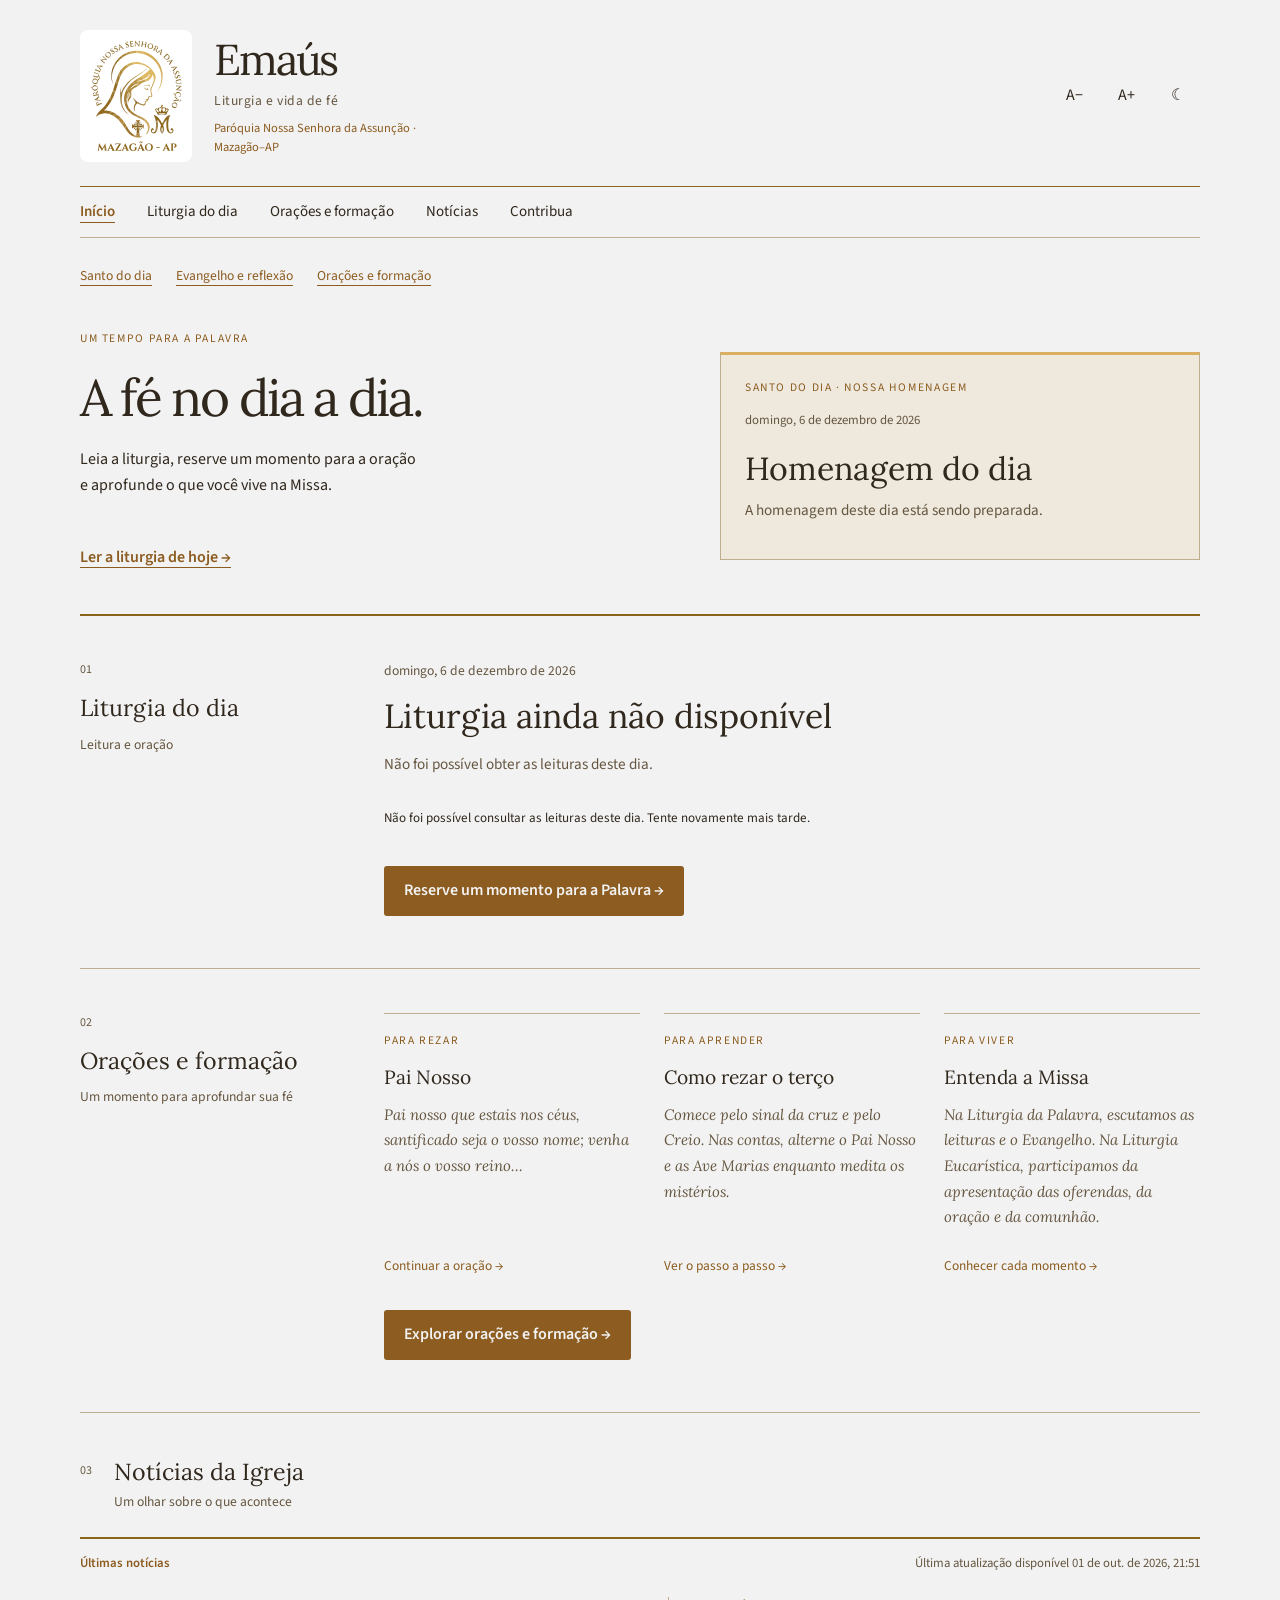
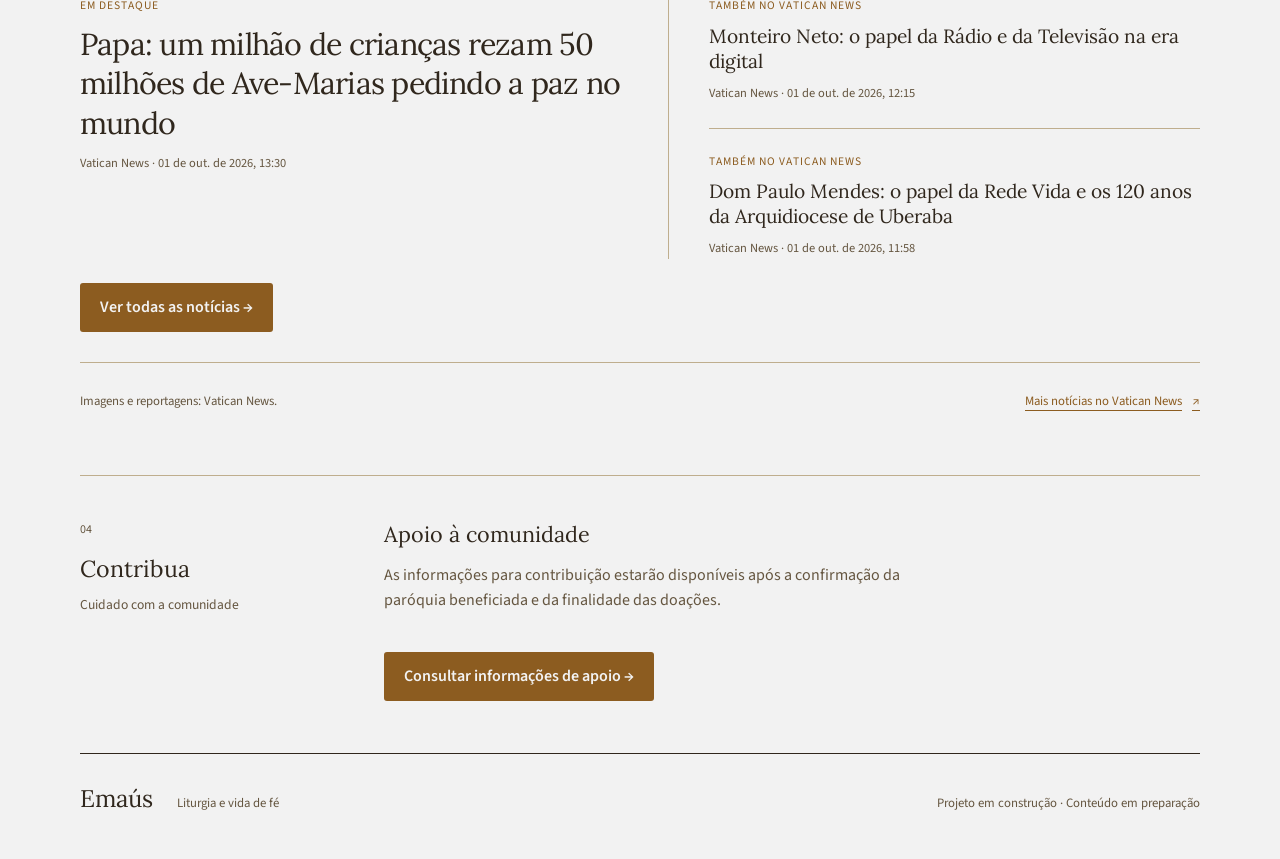
==== index.html @ da15a12f "02/10" ====
<!DOCTYPE html>
<html lang="pt-BR" data-theme="light">
<head>
<meta charset="UTF-8">
<meta name="viewport" content="width=device-width, initial-scale=1.0">
<title>Liturgia e vida de fé — Emaús</title>
<link rel="preconnect" href="https://fonts.googleapis.com">
<link rel="preconnect" href="https://fonts.gstatic.com" crossorigin>
<link href="https://fonts.googleapis.com/css2?family=Lora:ital,wght@0,400;0,500;0,600;1,400&family=Source+Sans+3:wght@400;500;600&display=swap" rel="stylesheet">
<link rel="icon" type="image/svg+xml" href="assets/logo-paroquia.svg">
<link rel="stylesheet" href="styles.css">
</head>
<body class="home-page"><a class="skip-link" href="#conteudo">Ir para o conteúdo</a><header class="site-header" id="inicio">
  <div class="masthead">
    <a class="wordmark" href="index.html" aria-current="page" aria-label="Emaús, início"><img class="parish-logo" src="assets/logo-paroquia.svg" alt="Paróquia Nossa Senhora da Assunção, Mazagão–AP" width="112" height="132"><span class="brand-copy"><strong>Emaús</strong><span class="brand-subtitle">Liturgia e vida de fé</span><span class="parish-name">Paróquia Nossa Senhora da Assunção · Mazagão–AP</span></span></a>
    <div class="nav-tools" aria-label="Preferências de leitura">
      <button class="tool-btn" onclick="changeFont(-0.05)" aria-label="Diminuir fonte">A−</button>
      <button class="tool-btn" onclick="changeFont(0.05)" aria-label="Aumentar fonte">A+</button>
      <button class="tool-btn" id="themeBtn" onclick="toggleTheme()" aria-label="Ativar tema escuro" aria-pressed="false">☾</button>
    </div>
  </div>
  <nav class="site-nav" aria-label="Navegação principal"><a href="index.html" aria-current="page">Início</a><a href="liturgia.html">Liturgia do dia</a><a href="oracoes.html">Orações e formação</a><a href="noticias.html">Notícias</a><a href="contribua.html">Contribua</a></nav>
</header><main id="conteudo"><nav class="home-shortcuts" aria-label="Explore os conteúdos"><a href="#saintTribute">Santo do dia</a><a href="#liturgia">Evangelho e reflexão</a><a href="#aprenda">Orações e formação</a></nav><section class="intro" aria-labelledby="intro-title">
    <div class="home-welcome"><p class="eyebrow">Um tempo para a Palavra</p><h1 id="intro-title">A fé no dia a dia.</h1><p>Leia a liturgia, reserve um momento para a oração<br class="desktop-break"> e aprofunde o que você vive na Missa.</p><a class="home-primary" href="liturgia.html">Ler a liturgia de hoje →</a></div>
    <aside class="devotion saint-tribute" id="saintTribute" aria-labelledby="saintName">
      <p class="eyebrow">Santo do dia · nossa homenagem</p>
      <p class="saint-date" id="saintDate"></p>
      <figure class="saint-figure">
        <img class="saint-portrait" id="saintImage" alt="" width="600" height="338" fetchpriority="high" hidden>
        <figcaption><h2 id="saintName">Homenagem do dia</h2><p id="saintStatus" role="status">Carregando a homenagem de hoje…</p></figcaption>
      </figure>
      <small class="saint-credit" id="saintCredit"></small>
      <a class="saint-source" id="saintSource" target="_blank" rel="noopener noreferrer" hidden>Conheça sua história ↗</a>
    </aside>
  </section><section class="section liturgy-surface" id="liturgia" aria-label="Liturgia do dia">
    <div class="section-margin"><span class="section-number">01</span><h2>Liturgia do dia</h2><p>Leitura e oração</p></div>
    <div class="reading-content">
      <div class="liturgia-header">
        <div class="lit-eyebrow" hidden><span class="lit-dot"></span><span id="liturgiaTempo"></span></div>
        <p class="lit-date" id="liturgiaData"></p>
        <h2 class="lit-celebration" id="liturgiaCelebracao">Liturgia ainda não disponível</h2>
        <p class="lit-note" id="liturgiaAviso" role="status">Consultando as leituras deste dia…</p>
      </div>
      <p class="small-note" id="liturgiaFonte" role="status"></p><div id="liturgiaCards" data-preview="true"></div>
      <a class="preview-more" href="liturgia.html">Reserve um momento para a Palavra →</a><noscript>Ative o JavaScript para consultar a liturgia do dia.</noscript>
    </div>
  </section><section class="section" id="aprenda" aria-labelledby="aprenda-title">
<div class="section-margin"><span class="section-number">02</span><h2 id="aprenda-title">Orações e formação</h2><p>Um momento para aprofundar sua fé</p></div>
<div><div class="prayer-previews">
<a class="prayer-preview" href="oracoes.html#pai-nosso"><p class="eyebrow">Para rezar</p><h3>Pai Nosso</h3><p>Pai nosso que estais nos céus, santificado seja o vosso nome; venha a nós o vosso reino…</p><span>Continuar a oração →</span></a>
<a class="prayer-preview" href="oracoes.html#terco"><p class="eyebrow">Para aprender</p><h3>Como rezar o terço</h3><p>Comece pelo sinal da cruz e pelo Creio. Nas contas, alterne o Pai Nosso e as Ave Marias enquanto medita os mistérios.</p><span>Ver o passo a passo →</span></a>
<a class="prayer-preview" href="oracoes.html#missa"><p class="eyebrow">Para viver</p><h3>Entenda a Missa</h3><p>Na Liturgia da Palavra, escutamos as leituras e o Evangelho. Na Liturgia Eucarística, participamos da apresentação das oferendas, da oração e da comunhão.</p><span>Conhecer cada momento →</span></a>
</div><a class="preview-more" href="oracoes.html">Explorar orações e formação →</a></div></section><section class="section news-section" id="noticias" aria-labelledby="noticias-title">
    <div class="section-margin"><span class="section-number">03</span><h2 id="noticias-title">Notícias da Igreja</h2><p>Um olhar sobre o que acontece</p></div>
    <div class="news-content">
      <div class="news-edition"><span>Últimas notícias</span><p id="noticiasStatus" role="status">Carregando notícias do Vatican News…</p></div>
      <div class="news-grid" id="noticiasGrid" data-preview="true"></div>
      <noscript>Ative o JavaScript para ver as prévias ou acesse as notícias no link abaixo.</noscript>
      <a class="preview-more" href="noticias.html">Ver todas as notícias →</a><div class="news-footer"><p>Imagens e reportagens: Vatican News.</p><a href="https://www.vaticannews.va/pt.html" target="_blank" rel="noopener noreferrer">Mais notícias no Vatican News <span aria-hidden="true">↗</span></a></div>
    </div>
  </section><section class="section" id="doacoes" aria-labelledby="doacoes-title"><div class="section-margin"><span class="section-number">04</span><h2 id="doacoes-title">Contribua</h2><p>Cuidado com a comunidade</p></div><div class="editorial-note"><h3>Apoio à comunidade</h3><p>As informações para contribuição estarão disponíveis após a confirmação da paróquia beneficiada e da finalidade das doações.</p><a class="preview-more" href="contribua.html">Consultar informações de apoio →</a></div></section></main><footer><a class="footer-mark" href="index.html">Emaús</a><p>Liturgia e vida de fé</p><span>Projeto em construção · Conteúdo em preparação</span></footer><script src="js/leitura.js"></script><script type="module" src="js/liturgia.js"></script><script type="module" src="js/noticias.js"></script><script type="module" src="js/santo.js"></script></body></html>
---- styles.css ----
:root{--bg:#F2F2F2;--bg-soft:#eee8dd;--ink:#30271d;--ink-soft:#655640;--line:#BFAE8E;--accent:#8C651C;--accent-ink:#8C5C20;--brand-gold:#D9AF62;--brand-sand:#BFAE8E;--serif:'Lora',Georgia,serif;--sans:'Source Sans 3',sans-serif;--font-scale:1}
html[data-theme="dark"]{--bg:#1e1a15;--bg-soft:#2b241b;--ink:#F2F2F2;--ink-soft:#cbbc9e;--line:#69583b;--accent:#D9AF62;--accent-ink:#D9AF62;--brand-gold:#D9AF62;--brand-sand:#BFAE8E}
*{box-sizing:border-box}
html{font-size:calc(100% * var(--font-scale));scroll-padding-top:24px}
body{margin:0;background:var(--bg);color:var(--ink);font-family:var(--sans);line-height:1.6;-webkit-font-smoothing:antialiased}
a{color:inherit;text-underline-offset:5px}button{font:inherit;cursor:pointer}h1,h2,h3,h4,p{margin-top:0}h1,h2,h3{font-family:var(--serif);font-weight:400;line-height:1.3}button:focus-visible,a:focus-visible{outline:2px solid var(--accent);outline-offset:5px}[hidden]{display:none!important}
.site-header,main,footer{width:min(1120px,calc(100% - 64px));margin-inline:auto}
.skip-link{position:absolute;left:24px;top:-100px;background:var(--bg);padding:12px;z-index:5}.skip-link:focus{top:12px}
.masthead{display:flex;align-items:center;justify-content:space-between;padding:30px 0 24px}.wordmark{text-decoration:none;font:400 2.7rem/1 var(--serif);letter-spacing:-.06em}.wordmark span{display:block;font:400 .75rem/1.5 var(--sans);letter-spacing:.06em;margin-top:10px;color:var(--ink-soft)}
.nav-tools{display:flex;gap:8px}.tool-btn{border:0;background:transparent;color:var(--ink);min-width:44px;min-height:44px}.tool-btn:hover{background:var(--bg-soft)}
.site-nav{display:flex;gap:32px;border-top:1px solid var(--ink);border-bottom:1px solid var(--line);padding:13px 0}.site-nav a{text-decoration:none;font-size:.94rem}.site-nav a:hover{text-decoration:underline}
.intro{display:grid;grid-template-columns:1fr 270px;gap:64px;padding:48px 0 44px;align-items:center}.eyebrow{font-size:.72rem;text-transform:uppercase;letter-spacing:.14em;color:var(--accent);margin-bottom:16px}h1{font-size:clamp(2.2rem,4vw,3.5rem);letter-spacing:-.045em;margin-bottom:16px}.intro>div>p:last-child{color:var(--ink-soft);font-size:1.06rem;margin-bottom:0}.devotion{border-left:1px solid var(--line);padding-left:32px}.devotion-cross{font-size:1.5rem;color:var(--accent)}.devotion p{font-family:var(--serif);font-size:1rem;margin:12px 0 0}.devotion em{color:var(--ink-soft)}.saint-photo{height:180px;background-size:cover;background-position:center;margin-bottom:16px}
.section{display:grid;grid-template-columns:240px minmax(0,1fr);gap:64px;padding:44px 0 52px;border-top:1px solid var(--line)}.liturgy-surface{border-top:2px solid var(--accent)}.section-number{display:block;font-size:.75rem;color:var(--ink-soft);margin-bottom:14px}.section-margin h2{font-size:1.45rem;margin-bottom:10px}.section-margin p{font-size:.85rem;color:var(--ink-soft)}.reading-content{max-width:700px;min-width:0}.liturgia-header{margin-bottom:32px}.lit-eyebrow{display:flex;align-items:center;gap:8px;color:var(--ink-soft);font-size:.85rem;margin-bottom:8px}.lit-dot{width:8px;height:8px;border-radius:50%;background:var(--cor-liturgica,var(--accent));border:1px solid var(--ink-soft)}.lit-date{color:var(--ink-soft);font-size:.85rem;margin-bottom:12px}.lit-celebration{font-size:clamp(1.6rem,3vw,2.1rem);margin-bottom:14px}.lit-note{color:var(--ink-soft);font-size:.95rem;margin-bottom:0}
.reading-block{border-top:1px solid var(--line);padding:26px 0 8px;margin-bottom:24px}.reading-heading{font-family:var(--sans);font-size:.86rem;font-weight:600;color:var(--accent-ink);border-left:3px solid var(--cor-liturgica,var(--accent));padding-left:12px;margin-bottom:10px}.reading-ref{font-size:.86rem;color:var(--ink-soft);margin-bottom:18px}.reading-text{font:400 1.12rem/1.9 var(--serif)}.reading-text p{margin:0 0 1.2em}.salmo-refrao{font-weight:600}.accordion-toggle{display:flex;gap:10px;align-items:center;border:0;border-bottom:1px solid var(--line);background:transparent;color:var(--accent-ink);padding:10px 0;min-height:44px;font-size:.9rem}.accordion-toggle:hover{border-color:var(--accent)}.accordion-toggle[aria-expanded="true"] .chevron{transform:rotate(180deg)}.accordion-panel{max-height:0;overflow:hidden}.accordion-inner{padding:24px;border-left:1px solid var(--line);margin-top:16px}.aprenda-item{margin-bottom:20px}.aprenda-item h4{margin-bottom:6px}.aprenda-item p{color:var(--ink-soft);margin-bottom:10px}.video-frame{margin-top:16px}.video-frame:has(iframe){aspect-ratio:16/9}.video-frame iframe{width:100%;height:100%;border:0;display:block}.video-aviso{font-size:.95rem;color:var(--ink-soft);margin:0}
.formation-row{display:grid;grid-template-columns:180px 1fr;gap:6px 24px;padding:22px 0;border-top:1px solid var(--line)}.formation-row:first-child{padding-top:0;border:0}.formation-row h3{font-size:1.18rem;margin:0;grid-row:span 2}.formation-row p{font-size:.95rem;margin:0;color:var(--ink-soft)}.formation-row>span{font-size:.72rem;color:var(--ink-soft)}.editorial-note h3{font-size:1.35rem;margin-bottom:14px}.editorial-note p{max-width:570px;color:var(--ink-soft);margin-bottom:14px}.small-note{font-size:.82rem}
footer{display:flex;align-items:baseline;gap:24px;border-top:1px solid var(--ink);padding:26px 0 40px;color:var(--ink-soft);font-size:.8rem}.footer-mark{font-family:var(--serif);font-size:1.5rem;text-decoration:none;color:var(--ink)}footer p{margin:0}footer>span{margin-left:auto}
@media(max-width:900px){.section{grid-template-columns:180px minmax(0,1fr);gap:32px}.intro{gap:32px;grid-template-columns:1fr 220px}.formation-row{grid-template-columns:1fr;gap:8px}.formation-row h3{grid-row:auto}}
@media(max-width:600px){.site-header,main,footer{width:calc(100% - 40px)}.masthead{padding:24px 0 20px}.wordmark{font-size:2.25rem}.nav-tools{gap:0}.site-nav{gap:10px 22px;flex-wrap:wrap;padding:12px 0}.site-nav a{font-size:.86rem;min-height:32px;display:flex;align-items:center}.intro{grid-template-columns:1fr;gap:28px;padding:32px 0}.desktop-break{display:none}.devotion{display:flex;align-items:center;gap:16px;border-left:0;border-top:1px solid var(--line);padding:20px 0 0}.devotion p{margin:0;font-size:.9rem}.saint-photo{width:80px;height:100px;flex-shrink:0;margin:0}.section{grid-template-columns:1fr;gap:24px;padding:32px 0}.section-margin{display:grid;grid-template-columns:24px 1fr;gap:0 10px}.section-number{margin:4px 0 0}.section-margin h2{font-size:1.3rem;margin:0}.section-margin h2 br{display:none}.section-margin p{grid-column:2;margin:4px 0 0}.reading-text{font-size:1.06rem}.accordion-inner{padding:16px}.formation-row{padding:20px 0}footer{flex-wrap:wrap;gap:8px 20px}footer>span{width:100%;margin:0}}

/* Prévias de notícias: manchete principal e chamadas secundárias. */
.news-section {
  grid-template-columns: 1fr;
  gap: 24px;
}
.news-section .section-margin {
  display: grid;
  grid-template-columns: 24px 1fr;
  gap: 0 10px;
}
.news-section .section-number { margin: 4px 0 0; }
.news-section .section-margin h2 { margin-bottom: 4px; }
.news-section .section-margin > p { grid-column: 2; margin-bottom: 0; }
.news-content { min-width: 0; }
.news-edition {
  display: flex;
  justify-content: space-between;
  gap: 12px 24px;
  flex-wrap: wrap;
  border-top: 2px solid var(--accent);
  padding: 14px 0 24px;
  font-size: .8rem;
  color: var(--ink-soft);
}
.news-edition > span { color: var(--accent-ink); font-weight: 600; }
.news-edition p { margin: 0; }
.news-grid { display: grid; grid-template-columns: 1.2fr 1fr; gap: 40px; }
.news-lead { padding-right: 40px; border-right: 1px solid var(--line); }
.news-category {
  color: var(--accent-ink);
  font-size: .72rem;
  text-transform: uppercase;
  letter-spacing: .09em;
  margin-bottom: 12px;
}
.news-lead h3 { font-size: clamp(1.65rem, 2.8vw, 2.35rem); letter-spacing: -.025em; margin-bottom: 18px; }
.news-grid h3 a { text-decoration: none; }
.news-grid h3 a:hover { text-decoration: underline; text-decoration-thickness: 1px; }
.news-summary { color: var(--ink-soft); font-size: 1rem; line-height: 1.7; margin-bottom: 18px; }
.news-meta { color: var(--ink-soft); font-size: .78rem; margin-bottom: 0; }
.news-meta span { padding-inline: 5px; }
.news-read { display: inline-flex; align-items: center; gap: 16px; min-height: 44px; margin-top: 22px; color: var(--accent-ink); font-size: .9rem; }
.news-brief + .news-brief { border-top: 1px solid var(--line); margin-top: 24px; padding-top: 24px; }
.news-brief h3 { font-size: 1.3rem; margin-bottom: 10px; }
.news-brief .news-summary { font-size: .9rem; margin-bottom: 12px; }
.news-footer { display: flex; flex-wrap: wrap; justify-content: space-between; align-items: center; gap: 8px 24px; border-top: 1px solid var(--line); margin-top: 30px; padding-top: 16px; font-size: .8rem; }
.news-footer p { margin: 0; color: var(--ink-soft); }
.news-footer a { color: var(--accent-ink); min-height: 44px; display: inline-flex; align-items: center; gap: 10px; }
@media (max-width: 760px) {
  .news-grid { grid-template-columns: 1fr; gap: 26px; }
  .news-lead { border-right: 0; border-bottom: 1px solid var(--line); padding: 0 0 24px; }
  .news-lead h3 { max-width: 30ch; }
  .news-brief h3 { font-size: 1.2rem; }
}

/* Imagens das reportagens, com proporção reservada para evitar saltos. */
.news-image { margin: 0 0 20px; }
.news-image img { display: block; width: 100%; height: auto; aspect-ratio: 750 / 422; object-fit: cover; }
.news-image figcaption { font-size: .68rem; color: var(--ink-soft); margin-top: 5px; }
.news-brief { display: flow-root; }
.news-brief .news-image { float: right; width: 34%; max-width: 150px; margin: 0 0 12px 20px; }
.news-brief .news-image img { aspect-ratio: 750 / 422; }
@media (max-width: 380px) {
  .news-brief .news-image { width: 100px; margin-left: 12px; }
}

/* Prévias na página inicial e página de leitura das orações. */
.prayer-previews { display: grid; grid-template-columns: repeat(3, minmax(0, 1fr)); gap: 24px; }
.prayer-preview { display: flex; flex-direction: column; text-decoration: none; border-top: 1px solid var(--line); padding-top: 18px; }
.prayer-preview h3 { font-size: 1.2rem; margin-bottom: 12px; }
.prayer-preview p { color: var(--ink-soft); font: italic .94rem/1.7 var(--serif); }
.prayer-preview > span { margin-top: auto; padding-block: 10px; font-size: .84rem; color: var(--accent-ink); }
.prayer-preview:hover h3 { text-decoration: underline; text-underline-offset: 5px; }
.prayer-more { display: inline-flex; gap: 12px; align-items: center; min-height: 44px; margin-top: 24px; color: var(--accent-ink); font-size: .9rem; }
.site-nav [aria-current="page"] { text-decoration: underline; text-underline-offset: 6px; }
.prayers-intro { padding: 32px 0 40px; }
.back-link { display: inline-block; color: var(--ink-soft); font-size: .85rem; margin-bottom: 32px; }
.prayers-intro > p:last-child { color: var(--ink-soft); margin: 0; }
.prayers-layout { display: grid; grid-template-columns: 240px minmax(0, 1fr); gap: 64px; border-top: 2px solid var(--accent); padding: 36px 0 52px; }
.prayers-index { align-self: start; position: sticky; top: 24px; }
.prayers-index a { display: block; padding: 10px 0; text-decoration: none; border-bottom: 1px solid var(--line); font-size: .94rem; }
.prayers-index a:hover { text-decoration: underline; }
.prayers-content { max-width: 700px; min-width: 0; }
.prayer-full { padding: 36px 0 20px; border-top: 1px solid var(--line); }
.prayer-full:first-child { border: 0; padding-top: 0; }
.prayer-full h2 { font-size: 2rem; margin-bottom: 24px; }
.prayer-full .eyebrow { margin-bottom: 10px; }
@media (max-width: 900px) {
  .prayer-previews { grid-template-columns: 1fr; gap: 16px; }
  .prayer-preview p { margin-bottom: 8px; }
  .prayers-layout { grid-template-columns: 180px minmax(0, 1fr); gap: 32px; }
}
@media (max-width: 600px) {
  .prayers-layout { grid-template-columns: 1fr; gap: 32px; padding-top: 24px; }
  .prayers-index { position: static; }
  .prayers-index a { min-height: 44px; }
  .prayers-intro { padding-block: 24px 32px; }
  .prayer-full h2 { font-size: 1.65rem; }
}

/* Guias de formação: etapas visíveis e detalhes de consulta. */
.formation-shortcuts { display: flex; flex-wrap: wrap; gap: 8px 24px; margin: 16px 0; }
.formation-shortcuts a { min-height: 44px; display: inline-flex; align-items: center; color: var(--accent-ink); font-size: .9rem; }
.formation-guide { line-height: 1.8; }
.formation-guide > h3 { font-size: 1.3rem; margin: 32px 0 16px; }
.guide-steps { padding-left: 24px; }
.guide-steps > li { padding-left: 8px; margin-bottom: 20px; }
.guide-steps > li::marker { color: var(--accent-ink); font-weight: 600; }
.guide-steps strong { color: var(--ink); }
.guide-note { border-left: 2px solid var(--line); padding-left: 18px; color: var(--ink-soft); font-size: .93rem; }
.guide-disclosures { margin: 20px 0 28px; }
.guide-disclosures details { border-bottom: 1px solid var(--line); }
.guide-disclosures summary { cursor: pointer; padding: 15px 0; font-weight: 600; line-height: 1.5; }
.guide-disclosures summary::marker { color: var(--accent-ink); }
.guide-disclosures summary span { display: block; margin: 4px 0 0 20px; color: var(--ink-soft); font-size: .82rem; font-weight: 400; }
.guide-disclosures summary:focus-visible { outline: 2px solid var(--accent); outline-offset: 3px; }
.guide-disclosures details > p, .guide-disclosures details > ol { margin: 0 0 20px; }
.guide-disclosures details > ol { padding-left: 28px; }
.guide-disclosures li { margin-bottom: 8px; }
.guide-sources { font-size: .8rem; color: var(--ink-soft); margin-top: 28px; }
.mass-steps h3 { font-size: 1.25rem; margin-bottom: 12px; }
.mass-steps > li { margin-bottom: 30px; }
.participation-tip { font-size: .93rem; color: var(--ink-soft); }

/* Chamadas da página inicial. */
.home-primary { display: inline-flex; align-items: center; min-height: 48px; margin-top: 20px; color: var(--accent-ink); font-weight: 600; }
.discover { padding: 36px 0 56px; border-top: 1px solid var(--line); }
.discover > h2 { font-size: clamp(1.6rem, 3vw, 2.2rem); margin-bottom: 32px; }
.discover-grid { display: grid; grid-template-columns: repeat(3, minmax(0, 1fr)); gap: 24px; }
.discover-card { display: flex; flex-direction: column; padding: 28px; border: 1px solid var(--line); border-top: 3px solid var(--accent); text-decoration: none; }
.discover-card h3 { font-size: 1.5rem; margin-bottom: 16px; }
.discover-card p { color: var(--ink-soft); line-height: 1.7; }
.discover-action { margin-top: auto; padding-top: 20px; color: var(--accent-ink); font-weight: 600; }
.discover-card:hover h3 { text-decoration: underline; text-underline-offset: 5px; }
.discover-card:focus-visible, .home-primary:focus-visible { outline: 2px solid var(--accent); outline-offset: 5px; }
@media (max-width: 900px) { .discover-grid { grid-template-columns: 1fr; gap: 16px; } .discover-card { padding: 24px; } }

/* Prévias de conteúdo na página inicial. */
.preview-more { display: inline-flex; align-items: center; min-height: 48px; gap: 12px; margin-top: 24px; color: var(--accent-ink); font-weight: 600; }
.preview-excerpt { font: 1.15rem/1.85 var(--serif); max-width: 60ch; color: var(--ink-soft); }
.liturgy-preview { border-left: 3px solid var(--cor-liturgica, var(--accent)); padding-left: 24px; margin-top: 24px; }
.liturgy-preview h3 { font-size: 1.3rem; }
.prayer-preview .eyebrow { font: .72rem/1.5 var(--sans); font-style: normal; color: var(--accent-ink); }

/* Homenagem diária, com nome abaixo da imagem também no celular. */
.intro { grid-template-columns: minmax(0, 1fr) minmax(300px, 380px); }
.saint-tribute { display: block; padding-left: 32px; }
.saint-tribute > .eyebrow { font-family: var(--sans); font-size: .72rem; margin: 0 0 12px; }
.saint-tribute .saint-date { font-family: var(--sans); font-size: .8rem; color: var(--ink-soft); margin: 0 0 16px; }
.saint-figure { margin: 0; }
.saint-portrait { display: block; width: 100%; height: auto; aspect-ratio: 600 / 338; object-fit: contain; background: var(--line); }
.saint-portrait[hidden], .saint-source[hidden] { display: none; }
.saint-figure h2 { font-size: 1.45rem; margin: 18px 0 8px; }
.saint-figure p { font-size: .95rem; color: var(--ink-soft); margin: 0; }
.saint-credit { display: block; color: var(--ink-soft); font-size: .65rem; margin-top: 12px; }
.saint-source { display: inline-flex; align-items: center; min-height: 44px; font-size: .8rem; color: var(--accent-ink); }
@media (max-width: 760px) { .intro { grid-template-columns: 1fr; } .saint-tribute { padding: 24px 0 0; border-left: 0; border-top: 1px solid var(--line); } .saint-figure { max-width: 420px; } }

/* Entrada acolhedora e prévias compactas. */
.home-shortcuts { display: flex; flex-wrap: wrap; gap: 8px 24px; padding-top: 16px; }
.home-shortcuts a { display: inline-flex; align-items: center; min-height: 44px; color: var(--accent-ink); font-size: .85rem; }
.home-page .intro { grid-template-columns: minmax(0, 1fr) minmax(360px, 480px); gap: 48px; padding-block: 32px; }
.home-page .saint-tribute { padding: 24px; background: var(--bg-soft); border: 1px solid var(--line); }
.home-page .saint-portrait { aspect-ratio: 4 / 3; max-height: 320px; background: transparent; }
.home-page .saint-figure h2 { font-size: clamp(1.5rem, 2.6vw, 2rem); }
.home-page .saint-figure p { font-family: var(--sans); line-height: 1.65; }
.home-page .saint-source { font-weight: 600; font-size: .95rem; margin-top: 8px; }
.home-page .preview-more { padding: 12px 20px; background: var(--accent-ink); color: var(--bg); text-decoration: none; border-radius: 3px; }
.home-page .liturgy-preview { padding: 24px 28px; border-left-width: 4px; background: var(--bg-soft); }
.home-page .preview-excerpt { margin: 16px 0 0; font-size: clamp(1.15rem, 2.4vw, 1.4rem); color: var(--ink); }
.daily-reflection { padding: 24px 0 0; }
.daily-reflection .eyebrow { margin-bottom: 8px; }
.daily-reflection h3 { font-size: 1.2rem; margin-bottom: 12px; }
.daily-reflection > p:last-child { margin: 0; color: var(--ink-soft); max-width: 60ch; }
.home-page .news-brief h3 { font-size: 1.2rem; }
.home-page .news-lead h3 { font-size: clamp(1.4rem, 2.5vw, 1.9rem); margin-bottom: 12px; }
.home-page .news-lead .news-image { max-width: 480px; margin-bottom: 16px; }
.home-page .news-category { margin-bottom: 8px; }
@media (max-width: 900px) {
  .home-page .intro { grid-template-columns: minmax(0, 1fr) minmax(300px, 1fr); gap: 24px; }
}
@media (max-width: 760px) {
  .home-page .intro { display: flex; flex-direction: column; align-items: stretch; gap: 20px; padding: 16px 0 24px; }
  .home-page .saint-tribute { order: -1; padding: 18px; }
  .home-page .saint-figure { max-width: none; }
  .home-page .saint-portrait { aspect-ratio: 16 / 9; max-height: 240px; }
  .home-page .saint-date { margin-bottom: 10px; }
  .home-page .saint-figure h2 { margin-top: 12px; }
  .home-page .home-welcome h1 { font-size: 1.8rem; margin-bottom: 8px; }
  .home-page .home-welcome .eyebrow { margin-bottom: 8px; }
  .home-page .home-welcome > p:not(.eyebrow) { margin-bottom: 8px; font-size: .95rem; }
  .home-page .home-primary { margin-top: 0; }
  .home-page .section { padding-block: 24px; gap: 16px; }
  .home-page .liturgia-header { margin-bottom: 16px; }
  .home-page .liturgy-preview { padding: 18px; margin-top: 16px; }
  .home-page .daily-reflection { padding-top: 18px; }
  .home-page .preview-more { margin-top: 18px; }
  .home-page .prayer-previews { gap: 12px; }
  .home-page .prayer-preview { padding-top: 12px; }
  .home-page .prayer-preview h3 { margin-bottom: 8px; }
  .home-page .prayer-preview p:not(.eyebrow) { display: -webkit-box; -webkit-line-clamp: 3; -webkit-box-orient: vertical; overflow: hidden; }
  .home-page .home-shortcuts { gap: 0 18px; padding-top: 8px; }
}

/* Identidade da Paróquia Nossa Senhora da Assunção. */
.wordmark { display: flex; align-items: center; gap: 22px; min-width: 0; }
.parish-logo { display: block; width: 112px; height: 132px; object-fit: contain; background: #fff; padding: 6px; border-radius: 8px; flex-shrink: 0; }
.wordmark .brand-copy { display: block; margin: 0; letter-spacing: normal; }
.brand-copy strong { display: block; font: 400 2.7rem/1.15 var(--serif); letter-spacing: -.05em; color: var(--ink); }
.wordmark .brand-subtitle { font: .85rem/1.5 var(--sans); margin-top: 6px; letter-spacing: .04em; }
.wordmark .parish-name { font: .78rem/1.5 var(--sans); margin-top: 8px; max-width: 38ch; color: var(--accent-ink); letter-spacing: normal; }
.site-nav { border-top-color: var(--accent); }
.site-nav [aria-current="page"] { color: var(--accent-ink); font-weight: 600; }
.home-page .saint-tribute { border-top: 3px solid var(--brand-gold); }
.home-page .liturgy-preview { border-left-color: var(--cor-liturgica, var(--brand-gold)); }
.daily-reflection { border-top: 1px solid var(--line); margin-top: 24px; }
.home-page .preview-more:hover { background: var(--accent); }
html[data-theme="dark"] .home-page .preview-more { color: #1e1a15; }
html[data-theme="dark"] .parish-logo { box-shadow: 0 0 0 1px var(--line); }
@media (max-width: 600px) {
 .masthead { gap: 12px; padding-block: 18px; }
 .wordmark { gap: 12px; flex: 1; }
 .parish-logo { width: 76px; height: 90px; padding: 4px; }
 .brand-copy strong { font-size: 1.9rem; }
 .wordmark .brand-subtitle { font-size: .72rem; margin-top: 4px; }
 .wordmark .parish-name { font-size: .68rem; margin-top: 5px; max-width: 28ch; }
 .nav-tools { flex-wrap: wrap; width: 44px; flex-shrink: 0; }
}

/* Os rótulos pequenos usam o tom mais escuro da paleta. */
.eyebrow, .devotion-cross { color: var(--accent-ink); }
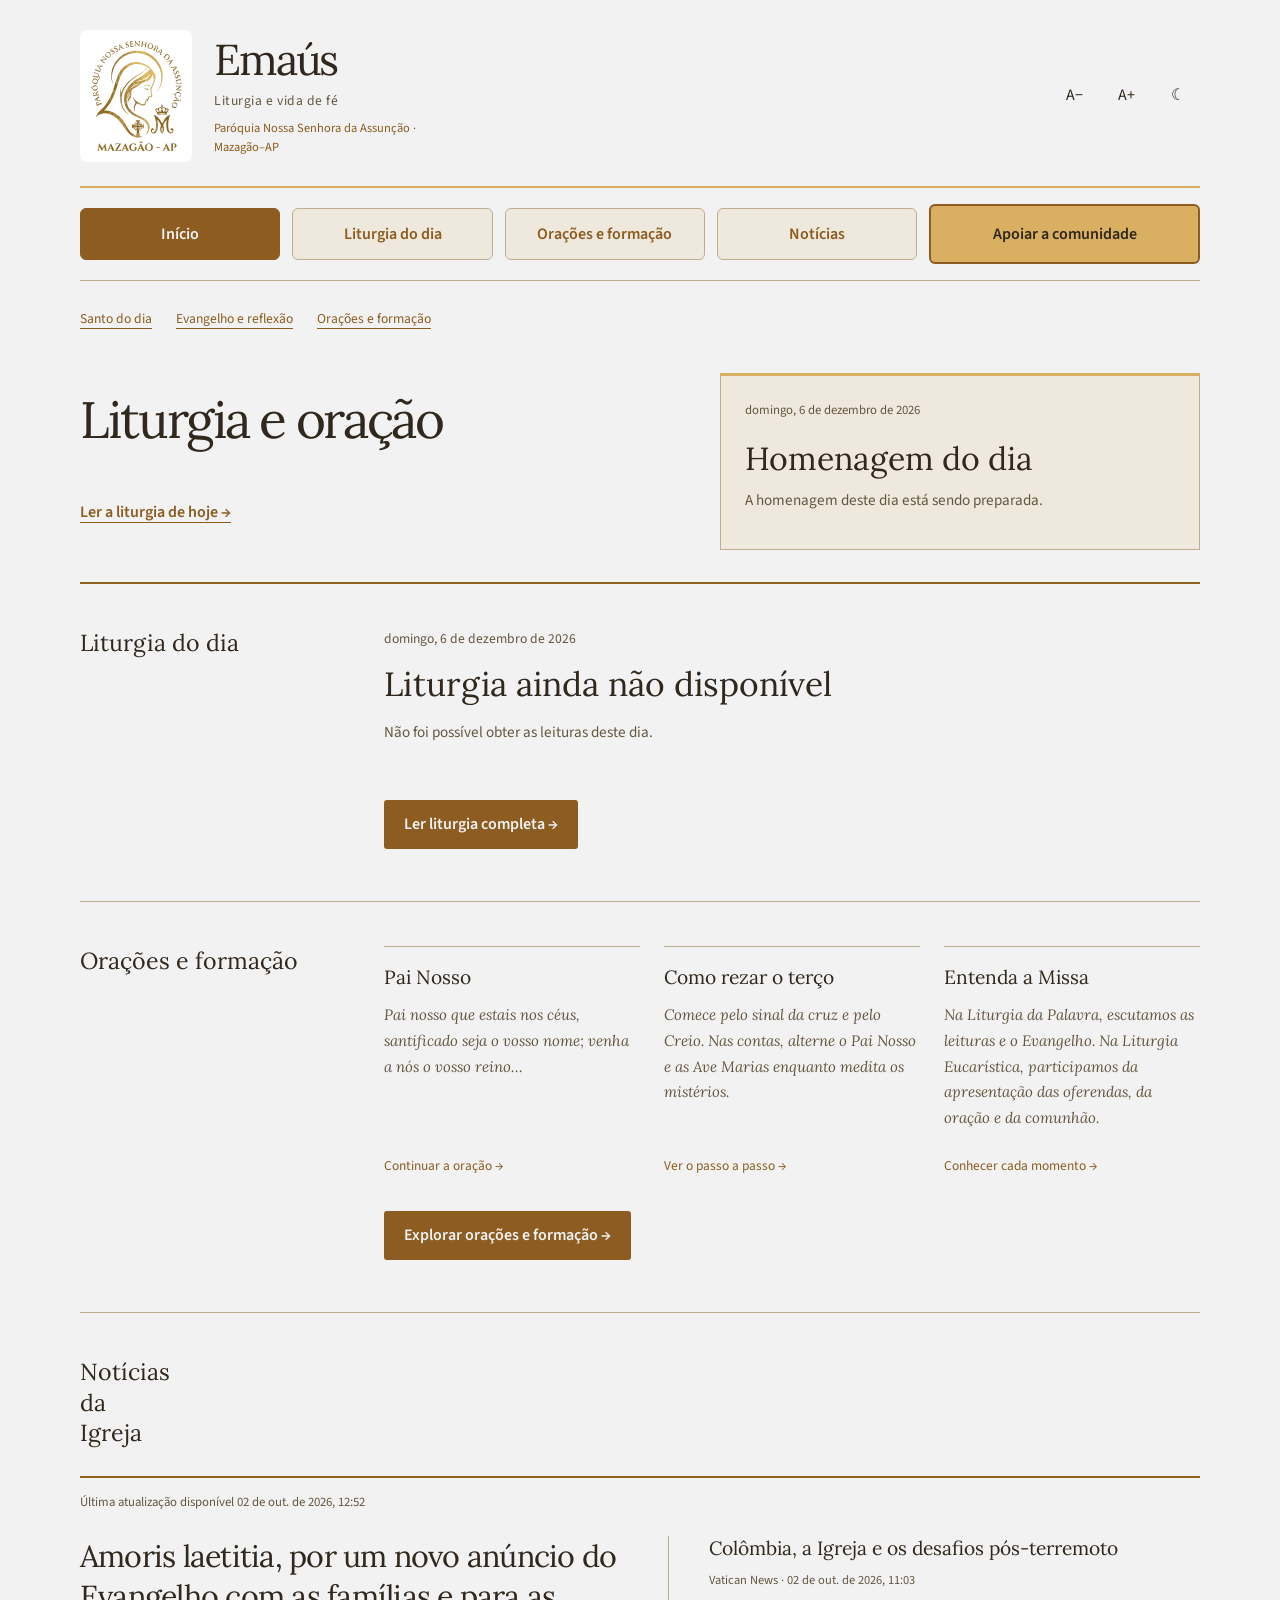
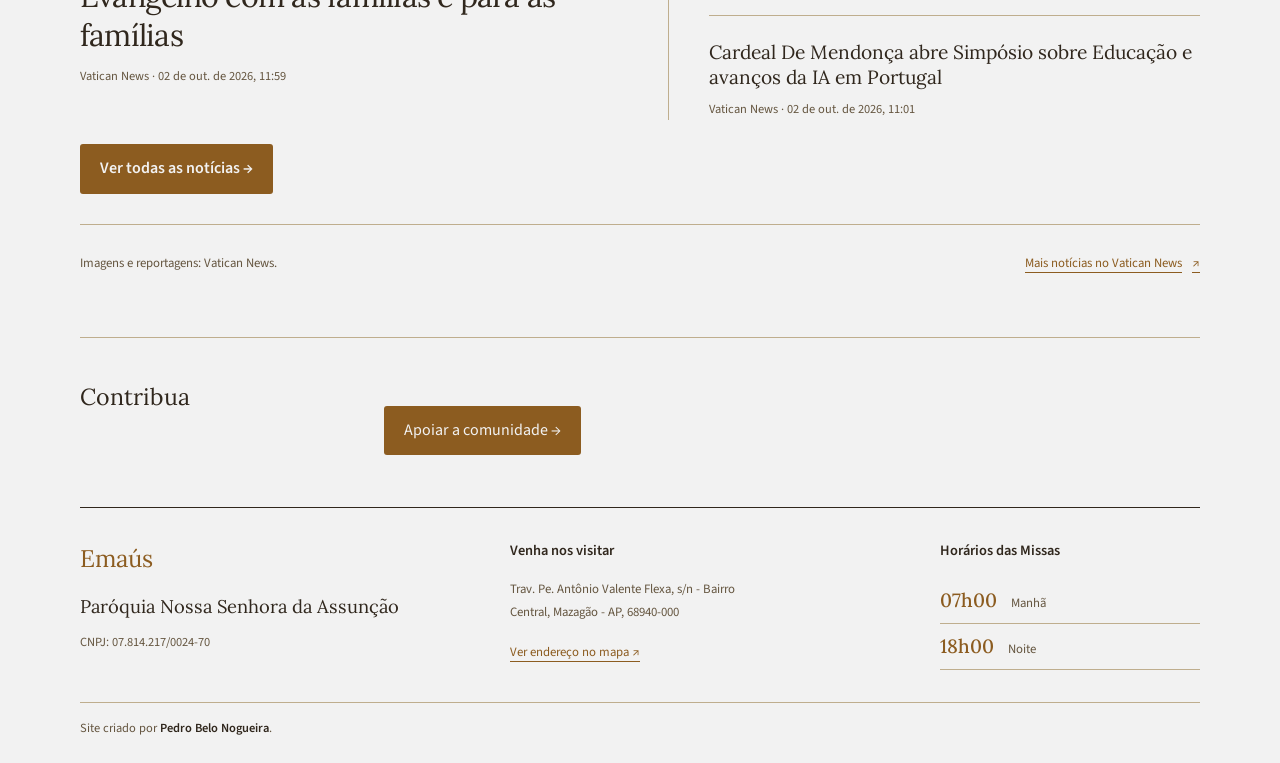
==== commit 53fbd6e7: "kasd" ====
--- a/index.html
+++ b/index.html
@@ -19,11 +19,11 @@
       <button class="tool-btn" id="themeBtn" onclick="toggleTheme()" aria-label="Ativar tema escuro" aria-pressed="false">☾</button>
     </div>
   </div>
-  <nav class="site-nav" aria-label="Navegação principal"><a href="index.html" aria-current="page">Início</a><a href="liturgia.html">Liturgia do dia</a><a href="oracoes.html">Orações e formação</a><a href="noticias.html">Notícias</a><a href="contribua.html">Contribua</a></nav>
+  <nav class="site-nav" aria-label="Navegação principal"><a href="index.html" aria-current="page">Início</a><a href="liturgia.html">Liturgia do dia</a><a href="oracoes.html">Orações e formação</a><a href="noticias.html">Notícias</a><button class="nav-support" type="button" data-open-support>Apoiar a comunidade</button></nav>
 </header><main id="conteudo"><nav class="home-shortcuts" aria-label="Explore os conteúdos"><a href="#saintTribute">Santo do dia</a><a href="#liturgia">Evangelho e reflexão</a><a href="#aprenda">Orações e formação</a></nav><section class="intro" aria-labelledby="intro-title">
-    <div class="home-welcome"><p class="eyebrow">Um tempo para a Palavra</p><h1 id="intro-title">A fé no dia a dia.</h1><p>Leia a liturgia, reserve um momento para a oração<br class="desktop-break"> e aprofunde o que você vive na Missa.</p><a class="home-primary" href="liturgia.html">Ler a liturgia de hoje →</a></div>
+    <div class="home-welcome"><h1 id="intro-title">Liturgia e oração</h1><a class="home-primary" href="liturgia.html">Ler a liturgia de hoje →</a></div>
     <aside class="devotion saint-tribute" id="saintTribute" aria-labelledby="saintName">
-      <p class="eyebrow">Santo do dia · nossa homenagem</p>
+
       <p class="saint-date" id="saintDate"></p>
       <figure class="saint-figure">
         <img class="saint-portrait" id="saintImage" alt="" width="600" height="338" fetchpriority="high" hidden>
@@ -33,7 +33,7 @@
       <a class="saint-source" id="saintSource" target="_blank" rel="noopener noreferrer" hidden>Conheça sua história ↗</a>
     </aside>
   </section><section class="section liturgy-surface" id="liturgia" aria-label="Liturgia do dia">
-    <div class="section-margin"><span class="section-number">01</span><h2>Liturgia do dia</h2><p>Leitura e oração</p></div>
+    <div class="section-margin"><h2>Liturgia do dia</h2></div>
     <div class="reading-content">
       <div class="liturgia-header">
         <div class="lit-eyebrow" hidden><span class="lit-dot"></span><span id="liturgiaTempo"></span></div>
@@ -41,21 +41,26 @@
         <h2 class="lit-celebration" id="liturgiaCelebracao">Liturgia ainda não disponível</h2>
         <p class="lit-note" id="liturgiaAviso" role="status">Consultando as leituras deste dia…</p>
       </div>
-      <p class="small-note" id="liturgiaFonte" role="status"></p><div id="liturgiaCards" data-preview="true"></div>
-      <a class="preview-more" href="liturgia.html">Reserve um momento para a Palavra →</a><noscript>Ative o JavaScript para consultar a liturgia do dia.</noscript>
+      <div id="liturgiaCards" data-preview="true"></div>
+      <a class="preview-more" href="liturgia.html">Ler liturgia completa →</a><noscript>Ative o JavaScript para consultar a liturgia do dia.</noscript>
     </div>
   </section><section class="section" id="aprenda" aria-labelledby="aprenda-title">
-<div class="section-margin"><span class="section-number">02</span><h2 id="aprenda-title">Orações e formação</h2><p>Um momento para aprofundar sua fé</p></div>
+<div class="section-margin"><h2 id="aprenda-title">Orações e formação</h2></div>
 <div><div class="prayer-previews">
-<a class="prayer-preview" href="oracoes.html#pai-nosso"><p class="eyebrow">Para rezar</p><h3>Pai Nosso</h3><p>Pai nosso que estais nos céus, santificado seja o vosso nome; venha a nós o vosso reino…</p><span>Continuar a oração →</span></a>
-<a class="prayer-preview" href="oracoes.html#terco"><p class="eyebrow">Para aprender</p><h3>Como rezar o terço</h3><p>Comece pelo sinal da cruz e pelo Creio. Nas contas, alterne o Pai Nosso e as Ave Marias enquanto medita os mistérios.</p><span>Ver o passo a passo →</span></a>
-<a class="prayer-preview" href="oracoes.html#missa"><p class="eyebrow">Para viver</p><h3>Entenda a Missa</h3><p>Na Liturgia da Palavra, escutamos as leituras e o Evangelho. Na Liturgia Eucarística, participamos da apresentação das oferendas, da oração e da comunhão.</p><span>Conhecer cada momento →</span></a>
+<a class="prayer-preview" href="oracoes.html#pai-nosso"><h3>Pai Nosso</h3><p>Pai nosso que estais nos céus, santificado seja o vosso nome; venha a nós o vosso reino…</p><span>Continuar a oração →</span></a>
+<a class="prayer-preview" href="oracoes.html#terco"><h3>Como rezar o terço</h3><p>Comece pelo sinal da cruz e pelo Creio. Nas contas, alterne o Pai Nosso e as Ave Marias enquanto medita os mistérios.</p><span>Ver o passo a passo →</span></a>
+<a class="prayer-preview" href="oracoes.html#missa"><h3>Entenda a Missa</h3><p>Na Liturgia da Palavra, escutamos as leituras e o Evangelho. Na Liturgia Eucarística, participamos da apresentação das oferendas, da oração e da comunhão.</p><span>Conhecer cada momento →</span></a>
 </div><a class="preview-more" href="oracoes.html">Explorar orações e formação →</a></div></section><section class="section news-section" id="noticias" aria-labelledby="noticias-title">
-    <div class="section-margin"><span class="section-number">03</span><h2 id="noticias-title">Notícias da Igreja</h2><p>Um olhar sobre o que acontece</p></div>
+    <div class="section-margin"><h2 id="noticias-title">Notícias da Igreja</h2></div>
     <div class="news-content">
-      <div class="news-edition"><span>Últimas notícias</span><p id="noticiasStatus" role="status">Carregando notícias do Vatican News…</p></div>
+      <div class="news-edition"><p id="noticiasStatus" role="status">Carregando notícias do Vatican News…</p></div>
       <div class="news-grid" id="noticiasGrid" data-preview="true"></div>
       <noscript>Ative o JavaScript para ver as prévias ou acesse as notícias no link abaixo.</noscript>
       <a class="preview-more" href="noticias.html">Ver todas as notícias →</a><div class="news-footer"><p>Imagens e reportagens: Vatican News.</p><a href="https://www.vaticannews.va/pt.html" target="_blank" rel="noopener noreferrer">Mais notícias no Vatican News <span aria-hidden="true">↗</span></a></div>
     </div>
-  </section><section class="section" id="doacoes" aria-labelledby="doacoes-title"><div class="section-margin"><span class="section-number">04</span><h2 id="doacoes-title">Contribua</h2><p>Cuidado com a comunidade</p></div><div class="editorial-note"><h3>Apoio à comunidade</h3><p>As informações para contribuição estarão disponíveis após a confirmação da paróquia beneficiada e da finalidade das doações.</p><a class="preview-more" href="contribua.html">Consultar informações de apoio →</a></div></section></main><footer><a class="footer-mark" href="index.html">Emaús</a><p>Liturgia e vida de fé</p><span>Projeto em construção · Conteúdo em preparação</span></footer><script src="js/leitura.js"></script><script type="module" src="js/liturgia.js"></script><script type="module" src="js/noticias.js"></script><script type="module" src="js/santo.js"></script></body></html>+  </section><section class="section" id="doacoes" aria-labelledby="doacoes-title"><div class="section-margin"><h2 id="doacoes-title">Contribua</h2></div><div class="editorial-note"><button id="apoio" class="preview-more support-trigger" type="button" data-open-support>Apoiar a comunidade →</button></div></section></main><footer class="parish-footer" id="paroquia">
+  <div class="parish-footer-info"><a class="footer-mark" href="index.html">Emaús</a><h2>Paróquia Nossa Senhora da Assunção</h2><p class="parish-cnpj">CNPJ: 07.814.217/0024-70</p></div>
+  <div><h3>Venha nos visitar</h3><address>Trav. Pe. Antônio Valente Flexa, s/n - Bairro Central, Mazagão - AP, 68940-000</address><a class="parish-map-link" href="https://www.google.com/maps/search/?api=1&query=Trav.%20Pe.%20Ant%C3%B4nio%20Valente%20Flexa%2C%20s%2Fn%20-%20Bairro%20Central%2C%20Mazag%C3%A3o%20-%20AP%2C%2068940-000" target="_blank" rel="noopener noreferrer">Ver endereço no mapa ↗</a></div>
+  <div><h3>Horários das Missas</h3><ul class="mass-times"><li><strong>07h00</strong><span>Manhã</span></li><li><strong>18h00</strong><span>Noite</span></li></ul></div>
+  <p class="site-credit">Site criado por <strong>Pedro Belo Nogueira</strong>.</p>
+</footer><script src="js/leitura.js"></script><script type="module" src="js/liturgia.js"></script><script type="module" src="js/noticias.js"></script><script type="module" src="js/santo.js"></script><script src="js/apoio.js"></script></body></html>
--- a/styles.css
+++ b/styles.css
@@ -9,13 +9,12 @@
 .masthead{display:flex;align-items:center;justify-content:space-between;padding:30px 0 24px}.wordmark{text-decoration:none;font:400 2.7rem/1 var(--serif);letter-spacing:-.06em}.wordmark span{display:block;font:400 .75rem/1.5 var(--sans);letter-spacing:.06em;margin-top:10px;color:var(--ink-soft)}
 .nav-tools{display:flex;gap:8px}.tool-btn{border:0;background:transparent;color:var(--ink);min-width:44px;min-height:44px}.tool-btn:hover{background:var(--bg-soft)}
 .site-nav{display:flex;gap:32px;border-top:1px solid var(--ink);border-bottom:1px solid var(--line);padding:13px 0}.site-nav a{text-decoration:none;font-size:.94rem}.site-nav a:hover{text-decoration:underline}
-.intro{display:grid;grid-template-columns:1fr 270px;gap:64px;padding:48px 0 44px;align-items:center}.eyebrow{font-size:.72rem;text-transform:uppercase;letter-spacing:.14em;color:var(--accent);margin-bottom:16px}h1{font-size:clamp(2.2rem,4vw,3.5rem);letter-spacing:-.045em;margin-bottom:16px}.intro>div>p:last-child{color:var(--ink-soft);font-size:1.06rem;margin-bottom:0}.devotion{border-left:1px solid var(--line);padding-left:32px}.devotion-cross{font-size:1.5rem;color:var(--accent)}.devotion p{font-family:var(--serif);font-size:1rem;margin:12px 0 0}.devotion em{color:var(--ink-soft)}.saint-photo{height:180px;background-size:cover;background-position:center;margin-bottom:16px}
-.section{display:grid;grid-template-columns:240px minmax(0,1fr);gap:64px;padding:44px 0 52px;border-top:1px solid var(--line)}.liturgy-surface{border-top:2px solid var(--accent)}.section-number{display:block;font-size:.75rem;color:var(--ink-soft);margin-bottom:14px}.section-margin h2{font-size:1.45rem;margin-bottom:10px}.section-margin p{font-size:.85rem;color:var(--ink-soft)}.reading-content{max-width:700px;min-width:0}.liturgia-header{margin-bottom:32px}.lit-eyebrow{display:flex;align-items:center;gap:8px;color:var(--ink-soft);font-size:.85rem;margin-bottom:8px}.lit-dot{width:8px;height:8px;border-radius:50%;background:var(--cor-liturgica,var(--accent));border:1px solid var(--ink-soft)}.lit-date{color:var(--ink-soft);font-size:.85rem;margin-bottom:12px}.lit-celebration{font-size:clamp(1.6rem,3vw,2.1rem);margin-bottom:14px}.lit-note{color:var(--ink-soft);font-size:.95rem;margin-bottom:0}
-.reading-block{border-top:1px solid var(--line);padding:26px 0 8px;margin-bottom:24px}.reading-heading{font-family:var(--sans);font-size:.86rem;font-weight:600;color:var(--accent-ink);border-left:3px solid var(--cor-liturgica,var(--accent));padding-left:12px;margin-bottom:10px}.reading-ref{font-size:.86rem;color:var(--ink-soft);margin-bottom:18px}.reading-text{font:400 1.12rem/1.9 var(--serif)}.reading-text p{margin:0 0 1.2em}.salmo-refrao{font-weight:600}.accordion-toggle{display:flex;gap:10px;align-items:center;border:0;border-bottom:1px solid var(--line);background:transparent;color:var(--accent-ink);padding:10px 0;min-height:44px;font-size:.9rem}.accordion-toggle:hover{border-color:var(--accent)}.accordion-toggle[aria-expanded="true"] .chevron{transform:rotate(180deg)}.accordion-panel{max-height:0;overflow:hidden}.accordion-inner{padding:24px;border-left:1px solid var(--line);margin-top:16px}.aprenda-item{margin-bottom:20px}.aprenda-item h4{margin-bottom:6px}.aprenda-item p{color:var(--ink-soft);margin-bottom:10px}.video-frame{margin-top:16px}.video-frame:has(iframe){aspect-ratio:16/9}.video-frame iframe{width:100%;height:100%;border:0;display:block}.video-aviso{font-size:.95rem;color:var(--ink-soft);margin:0}
-.formation-row{display:grid;grid-template-columns:180px 1fr;gap:6px 24px;padding:22px 0;border-top:1px solid var(--line)}.formation-row:first-child{padding-top:0;border:0}.formation-row h3{font-size:1.18rem;margin:0;grid-row:span 2}.formation-row p{font-size:.95rem;margin:0;color:var(--ink-soft)}.formation-row>span{font-size:.72rem;color:var(--ink-soft)}.editorial-note h3{font-size:1.35rem;margin-bottom:14px}.editorial-note p{max-width:570px;color:var(--ink-soft);margin-bottom:14px}.small-note{font-size:.82rem}
+.intro{display:grid;grid-template-columns:1fr 270px;gap:64px;padding:48px 0 44px;align-items:center}h1{font-size:clamp(2.2rem,4vw,3.5rem);letter-spacing:-.045em;margin-bottom:16px}.intro>div>p:last-child{color:var(--ink-soft);font-size:1.06rem;margin-bottom:0}.devotion{border-left:1px solid var(--line);padding-left:32px}.devotion p{font-family:var(--serif);font-size:1rem;margin:12px 0 0}.devotion em{color:var(--ink-soft)}
+.section{display:grid;grid-template-columns:240px minmax(0,1fr);gap:64px;padding:44px 0 52px;border-top:1px solid var(--line)}.liturgy-surface{border-top:2px solid var(--accent)}.section-margin h2{font-size:1.45rem;margin-bottom:10px}.section-margin p{font-size:.85rem;color:var(--ink-soft)}.reading-content{max-width:700px;min-width:0}.liturgia-header{margin-bottom:32px}.lit-eyebrow{display:flex;align-items:center;gap:8px;color:var(--ink-soft);font-size:.85rem;margin-bottom:8px}.lit-dot{width:8px;height:8px;border-radius:50%;background:var(--cor-liturgica,var(--accent));border:1px solid var(--ink-soft)}.lit-date{color:var(--ink-soft);font-size:.85rem;margin-bottom:12px}.lit-celebration{font-size:clamp(1.6rem,3vw,2.1rem);margin-bottom:14px}.lit-note{color:var(--ink-soft);font-size:.95rem;margin-bottom:0}
+.reading-block{border-top:1px solid var(--line);padding:26px 0 8px;margin-bottom:24px}.reading-heading{font-family:var(--sans);font-size:.86rem;font-weight:600;color:var(--accent-ink);border-left:3px solid var(--cor-liturgica,var(--accent));padding-left:12px;margin-bottom:10px}.reading-ref{font-size:.86rem;color:var(--ink-soft);margin-bottom:18px}.reading-text{font:400 1.12rem/1.9 var(--serif)}.reading-text p{margin:0 0 1.2em}.salmo-refrao{font-weight:600}.editorial-note h3{font-size:1.35rem;margin-bottom:14px}.editorial-note p{max-width:570px;color:var(--ink-soft);margin-bottom:14px}.small-note{font-size:.82rem}
 footer{display:flex;align-items:baseline;gap:24px;border-top:1px solid var(--ink);padding:26px 0 40px;color:var(--ink-soft);font-size:.8rem}.footer-mark{font-family:var(--serif);font-size:1.5rem;text-decoration:none;color:var(--ink)}footer p{margin:0}footer>span{margin-left:auto}
-@media(max-width:900px){.section{grid-template-columns:180px minmax(0,1fr);gap:32px}.intro{gap:32px;grid-template-columns:1fr 220px}.formation-row{grid-template-columns:1fr;gap:8px}.formation-row h3{grid-row:auto}}
-@media(max-width:600px){.site-header,main,footer{width:calc(100% - 40px)}.masthead{padding:24px 0 20px}.wordmark{font-size:2.25rem}.nav-tools{gap:0}.site-nav{gap:10px 22px;flex-wrap:wrap;padding:12px 0}.site-nav a{font-size:.86rem;min-height:32px;display:flex;align-items:center}.intro{grid-template-columns:1fr;gap:28px;padding:32px 0}.desktop-break{display:none}.devotion{display:flex;align-items:center;gap:16px;border-left:0;border-top:1px solid var(--line);padding:20px 0 0}.devotion p{margin:0;font-size:.9rem}.saint-photo{width:80px;height:100px;flex-shrink:0;margin:0}.section{grid-template-columns:1fr;gap:24px;padding:32px 0}.section-margin{display:grid;grid-template-columns:24px 1fr;gap:0 10px}.section-number{margin:4px 0 0}.section-margin h2{font-size:1.3rem;margin:0}.section-margin h2 br{display:none}.section-margin p{grid-column:2;margin:4px 0 0}.reading-text{font-size:1.06rem}.accordion-inner{padding:16px}.formation-row{padding:20px 0}footer{flex-wrap:wrap;gap:8px 20px}footer>span{width:100%;margin:0}}
+@media(max-width:900px){.section{grid-template-columns:180px minmax(0,1fr);gap:32px}.intro{gap:32px;grid-template-columns:1fr 220px}}
+@media(max-width:600px){.site-header,main,footer{width:calc(100% - 40px)}.masthead{padding:24px 0 20px}.wordmark{font-size:2.25rem}.nav-tools{gap:0}.site-nav{gap:10px 22px;flex-wrap:wrap;padding:12px 0}.site-nav a{font-size:.86rem;min-height:32px;display:flex;align-items:center}.intro{grid-template-columns:1fr;gap:28px;padding:32px 0}.devotion{display:flex;align-items:center;gap:16px;border-left:0;border-top:1px solid var(--line);padding:20px 0 0}.devotion p{margin:0;font-size:.9rem}.section{grid-template-columns:1fr;gap:24px;padding:32px 0}.section-margin{display:grid;grid-template-columns:24px 1fr;gap:0 10px}.section-margin h2{font-size:1.3rem;margin:0}.section-margin h2 br{display:none}.section-margin p{grid-column:2;margin:4px 0 0}.reading-text{font-size:1.06rem}footer{flex-wrap:wrap;gap:8px 20px}footer>span{width:100%;margin:0}}
 
 /* Prévias de notícias: manchete principal e chamadas secundárias. */
 .news-section {
@@ -27,7 +26,6 @@
   grid-template-columns: 24px 1fr;
   gap: 0 10px;
 }
-.news-section .section-number { margin: 4px 0 0; }
 .news-section .section-margin h2 { margin-bottom: 4px; }
 .news-section .section-margin > p { grid-column: 2; margin-bottom: 0; }
 .news-content { min-width: 0; }
@@ -45,13 +43,6 @@
 .news-edition p { margin: 0; }
 .news-grid { display: grid; grid-template-columns: 1.2fr 1fr; gap: 40px; }
 .news-lead { padding-right: 40px; border-right: 1px solid var(--line); }
-.news-category {
-  color: var(--accent-ink);
-  font-size: .72rem;
-  text-transform: uppercase;
-  letter-spacing: .09em;
-  margin-bottom: 12px;
-}
 .news-lead h3 { font-size: clamp(1.65rem, 2.8vw, 2.35rem); letter-spacing: -.025em; margin-bottom: 18px; }
 .news-grid h3 a { text-decoration: none; }
 .news-grid h3 a:hover { text-decoration: underline; text-decoration-thickness: 1px; }
@@ -103,7 +94,6 @@
 .prayer-full { padding: 36px 0 20px; border-top: 1px solid var(--line); }
 .prayer-full:first-child { border: 0; padding-top: 0; }
 .prayer-full h2 { font-size: 2rem; margin-bottom: 24px; }
-.prayer-full .eyebrow { margin-bottom: 10px; }
 @media (max-width: 900px) {
   .prayer-previews { grid-template-columns: 1fr; gap: 16px; }
   .prayer-preview p { margin-bottom: 8px; }
@@ -142,29 +132,18 @@
 .participation-tip { font-size: .93rem; color: var(--ink-soft); }
 
 /* Chamadas da página inicial. */
-.home-primary { display: inline-flex; align-items: center; min-height: 48px; margin-top: 20px; color: var(--accent-ink); font-weight: 600; }
-.discover { padding: 36px 0 56px; border-top: 1px solid var(--line); }
-.discover > h2 { font-size: clamp(1.6rem, 3vw, 2.2rem); margin-bottom: 32px; }
-.discover-grid { display: grid; grid-template-columns: repeat(3, minmax(0, 1fr)); gap: 24px; }
-.discover-card { display: flex; flex-direction: column; padding: 28px; border: 1px solid var(--line); border-top: 3px solid var(--accent); text-decoration: none; }
-.discover-card h3 { font-size: 1.5rem; margin-bottom: 16px; }
-.discover-card p { color: var(--ink-soft); line-height: 1.7; }
-.discover-action { margin-top: auto; padding-top: 20px; color: var(--accent-ink); font-weight: 600; }
-.discover-card:hover h3 { text-decoration: underline; text-underline-offset: 5px; }
-.discover-card:focus-visible, .home-primary:focus-visible { outline: 2px solid var(--accent); outline-offset: 5px; }
-@media (max-width: 900px) { .discover-grid { grid-template-columns: 1fr; gap: 16px; } .discover-card { padding: 24px; } }
+.home-primary { display: inline-flex; align-items: center; min-height: 48px; margin-top: 20px; color: var(--accent-ink); font-weight: 600; } .home-primary:focus-visible { outline: 2px solid var(--accent); outline-offset: 5px; }
+
 
 /* Prévias de conteúdo na página inicial. */
 .preview-more { display: inline-flex; align-items: center; min-height: 48px; gap: 12px; margin-top: 24px; color: var(--accent-ink); font-weight: 600; }
 .preview-excerpt { font: 1.15rem/1.85 var(--serif); max-width: 60ch; color: var(--ink-soft); }
 .liturgy-preview { border-left: 3px solid var(--cor-liturgica, var(--accent)); padding-left: 24px; margin-top: 24px; }
 .liturgy-preview h3 { font-size: 1.3rem; }
-.prayer-preview .eyebrow { font: .72rem/1.5 var(--sans); font-style: normal; color: var(--accent-ink); }
 
 /* Homenagem diária, com nome abaixo da imagem também no celular. */
 .intro { grid-template-columns: minmax(0, 1fr) minmax(300px, 380px); }
 .saint-tribute { display: block; padding-left: 32px; }
-.saint-tribute > .eyebrow { font-family: var(--sans); font-size: .72rem; margin: 0 0 12px; }
 .saint-tribute .saint-date { font-family: var(--sans); font-size: .8rem; color: var(--ink-soft); margin: 0 0 16px; }
 .saint-figure { margin: 0; }
 .saint-portrait { display: block; width: 100%; height: auto; aspect-ratio: 600 / 338; object-fit: contain; background: var(--line); }
@@ -187,14 +166,9 @@
 .home-page .preview-more { padding: 12px 20px; background: var(--accent-ink); color: var(--bg); text-decoration: none; border-radius: 3px; }
 .home-page .liturgy-preview { padding: 24px 28px; border-left-width: 4px; background: var(--bg-soft); }
 .home-page .preview-excerpt { margin: 16px 0 0; font-size: clamp(1.15rem, 2.4vw, 1.4rem); color: var(--ink); }
-.daily-reflection { padding: 24px 0 0; }
-.daily-reflection .eyebrow { margin-bottom: 8px; }
-.daily-reflection h3 { font-size: 1.2rem; margin-bottom: 12px; }
-.daily-reflection > p:last-child { margin: 0; color: var(--ink-soft); max-width: 60ch; }
 .home-page .news-brief h3 { font-size: 1.2rem; }
 .home-page .news-lead h3 { font-size: clamp(1.4rem, 2.5vw, 1.9rem); margin-bottom: 12px; }
 .home-page .news-lead .news-image { max-width: 480px; margin-bottom: 16px; }
-.home-page .news-category { margin-bottom: 8px; }
 @media (max-width: 900px) {
   .home-page .intro { grid-template-columns: minmax(0, 1fr) minmax(300px, 1fr); gap: 24px; }
 }
@@ -206,18 +180,14 @@
   .home-page .saint-date { margin-bottom: 10px; }
   .home-page .saint-figure h2 { margin-top: 12px; }
   .home-page .home-welcome h1 { font-size: 1.8rem; margin-bottom: 8px; }
-  .home-page .home-welcome .eyebrow { margin-bottom: 8px; }
-  .home-page .home-welcome > p:not(.eyebrow) { margin-bottom: 8px; font-size: .95rem; }
   .home-page .home-primary { margin-top: 0; }
   .home-page .section { padding-block: 24px; gap: 16px; }
   .home-page .liturgia-header { margin-bottom: 16px; }
   .home-page .liturgy-preview { padding: 18px; margin-top: 16px; }
-  .home-page .daily-reflection { padding-top: 18px; }
   .home-page .preview-more { margin-top: 18px; }
   .home-page .prayer-previews { gap: 12px; }
   .home-page .prayer-preview { padding-top: 12px; }
   .home-page .prayer-preview h3 { margin-bottom: 8px; }
-  .home-page .prayer-preview p:not(.eyebrow) { display: -webkit-box; -webkit-line-clamp: 3; -webkit-box-orient: vertical; overflow: hidden; }
   .home-page .home-shortcuts { gap: 0 18px; padding-top: 8px; }
 }
 
@@ -232,7 +202,6 @@
 .site-nav [aria-current="page"] { color: var(--accent-ink); font-weight: 600; }
 .home-page .saint-tribute { border-top: 3px solid var(--brand-gold); }
 .home-page .liturgy-preview { border-left-color: var(--cor-liturgica, var(--brand-gold)); }
-.daily-reflection { border-top: 1px solid var(--line); margin-top: 24px; }
 .home-page .preview-more:hover { background: var(--accent); }
 html[data-theme="dark"] .home-page .preview-more { color: #1e1a15; }
 html[data-theme="dark"] .parish-logo { box-shadow: 0 0 0 1px var(--line); }
@@ -246,5 +215,89 @@
  .nav-tools { flex-wrap: wrap; width: 44px; flex-shrink: 0; }
 }
 
-/* Os rótulos pequenos usam o tom mais escuro da paleta. */
-.eyebrow, .devotion-cross { color: var(--accent-ink); }
+/* Apoio via Pix em janela modal. */
+.support-trigger { border: 0; background: transparent; color: var(--accent-ink); font: inherit; cursor: pointer; }
+.site-nav .support-trigger { font-size: .94rem; padding: 0; text-align: left; }
+.site-nav .support-trigger:hover { text-decoration: underline; }
+.support-open { overflow: hidden; }
+.support-dialog { padding: 0; border: 1px solid var(--line); border-radius: 12px; width: min(900px, calc(100% - 32px)); max-height: calc(100dvh - 40px); background: var(--bg); color: var(--ink); overflow: auto; }
+.support-dialog::backdrop { background: rgb(0 0 0 / .7); backdrop-filter: blur(5px); }
+.support-panel { display: grid; grid-template-columns: .85fr 1.15fr; position: relative; }
+.support-close { position: absolute; top: 12px; right: 12px; z-index: 1; width: 44px; height: 44px; font-size: 1.8rem; color: var(--ink); background: var(--bg); border: 1px solid var(--line); border-radius: 50%; }
+.support-photo { background: var(--bg-soft); min-height: 440px; display: grid; align-items: center; }
+.support-photo > img { display: block; width: 100%; height: 100%; object-fit: cover; }
+.support-photo-placeholder { display: flex; flex-direction: column; align-items: center; gap: 16px; text-align: center; padding: 32px; color: var(--accent-ink); }
+.support-photo-placeholder img { width: min(220px, 100%); background: white; border-radius: 8px; }
+.support-photo-placeholder span { font: 1.3rem/1.5 var(--serif); }
+.support-details { padding: 56px 32px 28px; }
+.support-details h2 { font-size: 1.8rem; margin-bottom: 16px; }
+.support-details > p { color: var(--ink-soft); }
+.support-payment { display: flex; flex-wrap: wrap; align-items: center; gap: 20px; margin-block: 24px; }
+.support-qr { width: 180px; height: 180px; background: #fff; flex-shrink: 0; }
+.support-label { display: block; font-size: .8rem; color: var(--ink-soft); margin-bottom: 6px; }
+.support-key { display: block; font-size: 1.15rem; user-select: all; overflow-wrap: anywhere; }
+.support-copy, .support-copy-payload { display: block; width: 100%; min-height: 44px; margin-top: 10px; padding: 10px 14px; border: 1px solid var(--accent-ink); border-radius: 4px; background: var(--accent-ink); color: var(--bg); }
+.support-copy-payload { background: transparent; color: var(--accent-ink); }
+.support-copy-status { font-size: .85rem; margin: 8px 0 0; color: var(--accent-ink); }
+.support-recipient strong { display: block; font-size: .95rem; overflow-wrap: anywhere; }
+@media(max-width:600px) {
+ .support-panel { grid-template-columns: 1fr; }
+ .support-photo { min-height: 0; max-height: 220px; overflow: hidden; }
+ .support-photo-placeholder { padding: 20px 60px; gap: 8px; }
+ .support-photo-placeholder img { width: 80px; }
+ .support-photo-placeholder span { font-size: 1rem; }
+ .support-details { padding: 24px; }
+ .support-details h2 { font-size: 1.5rem; }
+ .site-nav .support-trigger { font-size: .86rem; min-height: 32px; }
+ .support-qr { width: 160px; height: 160px; }
+}
+
+/* Informações da comunidade e autoria do site. */
+.parish-footer { display: grid; grid-template-columns: 1.2fr 1.2fr .8fr; gap: 28px 40px; align-items: start; padding-block: 32px 24px; }
+.parish-footer .footer-mark { display: inline-block; margin-bottom: 16px; color: var(--accent-ink); }
+.parish-footer h2 { font-size: 1.15rem; color: var(--ink); margin-bottom: 10px; }
+.parish-footer h3 { font: 600 .9rem/1.5 var(--sans); color: var(--ink); margin-bottom: 16px; }
+.parish-footer p { margin-bottom: 10px; }
+.parish-footer address { font-style: normal; line-height: 1.8; max-width: 38ch; }
+.parish-footer .parish-cnpj { font-size: .78rem; margin-top: 14px; }
+.parish-map-link { display: inline-flex; align-items: center; min-height: 44px; color: var(--accent-ink); margin-top: 6px; }
+.mass-times { list-style: none; padding: 0; margin: 0; }
+.mass-times li { display: flex; align-items: baseline; gap: 14px; padding-block: 8px; border-bottom: 1px solid var(--line); }
+.mass-times strong { color: var(--accent-ink); font: 500 1.2rem/1.5 var(--serif); }
+.parish-footer .site-credit { grid-column: 1 / -1; margin: 0; padding-top: 16px; border-top: 1px solid var(--line); font-size: .78rem; }
+.site-credit strong { font-weight: 600; color: var(--ink); }
+@media(max-width:760px) { .parish-footer { grid-template-columns: 1fr 1fr; gap: 24px; } .parish-footer-info { grid-column: 1 / -1; } }
+@media(max-width:480px) { .parish-footer { grid-template-columns: 1fr; } }
+
+/* Navegação principal em destaque. */
+.site-nav { display: grid; grid-template-columns: repeat(4, minmax(0, 1fr)); gap: 12px; padding: 16px 0; border-top: 2px solid var(--brand-gold); border-bottom: 1px solid var(--line); }
+.site-nav a { display: flex; justify-content: center; align-items: center; min-height: 52px; padding: 12px 16px; border: 1px solid var(--line); border-radius: 6px; background: var(--bg-soft); color: var(--accent-ink); font-size: 1rem; font-weight: 600; text-align: center; text-decoration: none; line-height: 1.4; }
+.site-nav a:hover { border-color: var(--accent-ink); text-decoration: underline; }
+.site-nav a[aria-current="page"] { background: var(--accent-ink); color: var(--bg); border-color: var(--accent-ink); text-decoration: none; }
+@media(max-width:600px) { .site-nav { grid-template-columns: repeat(2, minmax(0, 1fr)); gap: 8px; padding-block: 12px; } .site-nav a { min-height: 48px; font-size: .94rem; padding: 10px 8px; } }
+
+/* Apoio em destaque, abaixo dos quatro menus no celular. */
+.site-nav { grid-template-columns: repeat(4, minmax(0, 1fr)) minmax(200px, 1.35fr); align-items: center; }
+.nav-support { display: flex; align-items: center; justify-content: center; min-height: 60px; padding: 14px 20px; border: 2px solid var(--accent-ink); border-radius: 6px; background: var(--brand-gold); color: #30271d; font: 600 1rem/1.4 var(--sans); text-align: center; cursor: pointer; }
+.nav-support:hover { box-shadow: 0 0 0 2px var(--brand-sand); }
+@media(max-width:900px) {
+ .site-nav { grid-template-columns: repeat(4, minmax(0, 1fr)); }
+ .nav-support { grid-column: 1 / -1; justify-self: center; width: min(360px, 100%); }
+}
+@media(max-width:600px) {
+ .site-nav { grid-template-columns: repeat(2, minmax(0, 1fr)); }
+ .nav-support { width: min(340px, 100%); min-height: 60px; margin-top: 4px; font-size: 1.05rem; }
+}
+
+/* Leituras completas em blocos separados, como a prévia do início. */
+.liturgy-page #liturgiaCards { display: grid; gap: 24px; }
+.liturgy-page .reading-block { background: var(--bg-soft); border: 1px solid var(--line); border-left: 4px solid var(--cor-liturgica, var(--brand-gold)); border-radius: 6px; padding: 28px; margin: 0; min-width: 0; }
+.liturgy-page .reading-heading { font-size: 1rem; margin-bottom: 14px; border-left: 0; padding-left: 0; }
+.liturgy-page .reading-ref { margin-bottom: 20px; }
+.liturgy-page .reading-text > p:last-child { margin-bottom: 0; }
+@media(max-width:600px) {
+ .liturgy-page #liturgiaCards { gap: 18px; }
+ .liturgy-page .reading-block { padding: 20px 18px; }
+}
+
+@media(max-width:600px) { .section-margin { display: block; } .section-margin h2 { margin: 0; } }
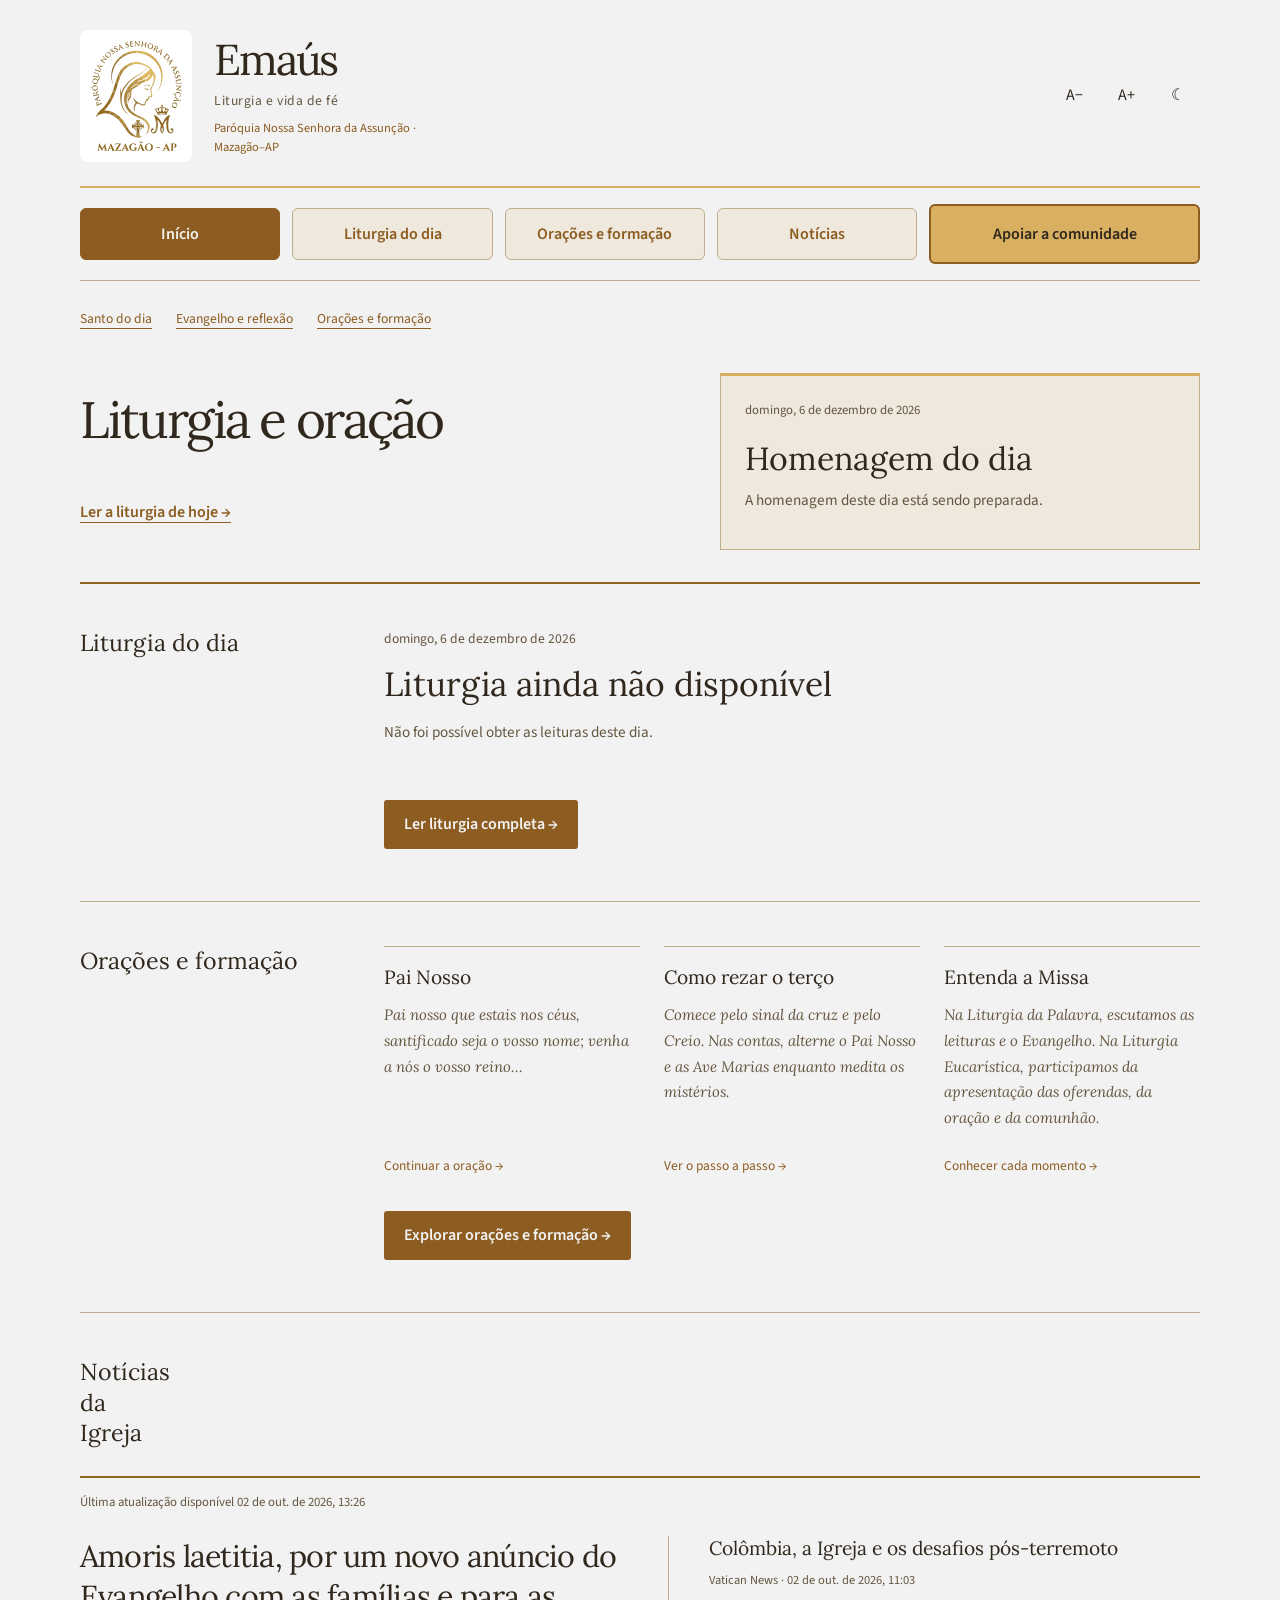
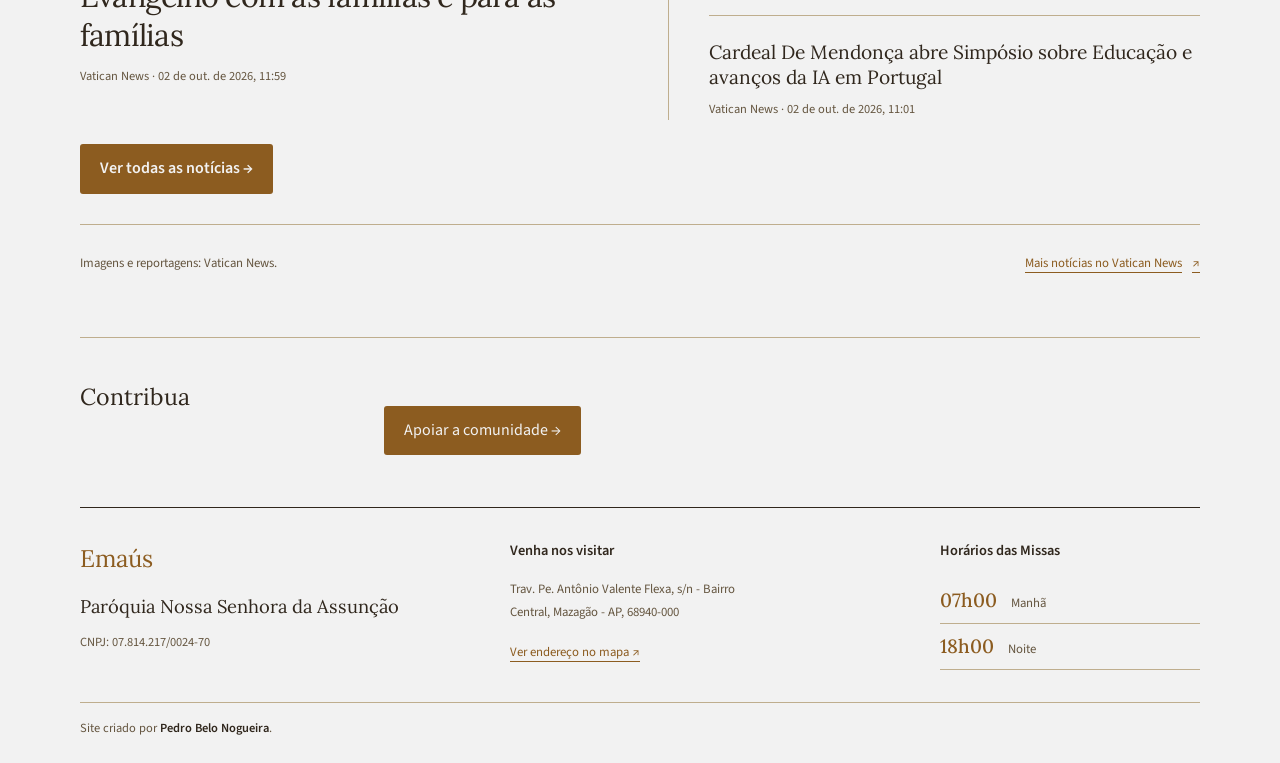
==== commit 21044ad1: "Ajeitando Mobile" ====
--- a/index.html
+++ b/index.html
@@ -8,7 +8,7 @@
 <link rel="preconnect" href="https://fonts.gstatic.com" crossorigin>
 <link href="https://fonts.googleapis.com/css2?family=Lora:ital,wght@0,400;0,500;0,600;1,400&family=Source+Sans+3:wght@400;500;600&display=swap" rel="stylesheet">
 <link rel="icon" type="image/svg+xml" href="assets/logo-paroquia.svg">
-<link rel="stylesheet" href="styles.css">
+<link rel="stylesheet" href="styles.css?v=20261002-mobile-2">
 </head>
 <body class="home-page"><a class="skip-link" href="#conteudo">Ir para o conteúdo</a><header class="site-header" id="inicio">
   <div class="masthead">
@@ -63,4 +63,4 @@
   <div><h3>Venha nos visitar</h3><address>Trav. Pe. Antônio Valente Flexa, s/n - Bairro Central, Mazagão - AP, 68940-000</address><a class="parish-map-link" href="https://www.google.com/maps/search/?api=1&query=Trav.%20Pe.%20Ant%C3%B4nio%20Valente%20Flexa%2C%20s%2Fn%20-%20Bairro%20Central%2C%20Mazag%C3%A3o%20-%20AP%2C%2068940-000" target="_blank" rel="noopener noreferrer">Ver endereço no mapa ↗</a></div>
   <div><h3>Horários das Missas</h3><ul class="mass-times"><li><strong>07h00</strong><span>Manhã</span></li><li><strong>18h00</strong><span>Noite</span></li></ul></div>
   <p class="site-credit">Site criado por <strong>Pedro Belo Nogueira</strong>.</p>
-</footer><script src="js/leitura.js"></script><script type="module" src="js/liturgia.js"></script><script type="module" src="js/noticias.js"></script><script type="module" src="js/santo.js"></script><script src="js/apoio.js"></script></body></html>+</footer><script src="js/leitura.js?v=20261002-mobile-2"></script><script type="module" src="js/liturgia.js?v=20261002-mobile-2"></script><script type="module" src="js/noticias.js?v=20261002-mobile-2"></script><script type="module" src="js/santo.js?v=20261002-mobile-2"></script><script src="js/apoio.js?v=20261002-mobile-2"></script></body></html>
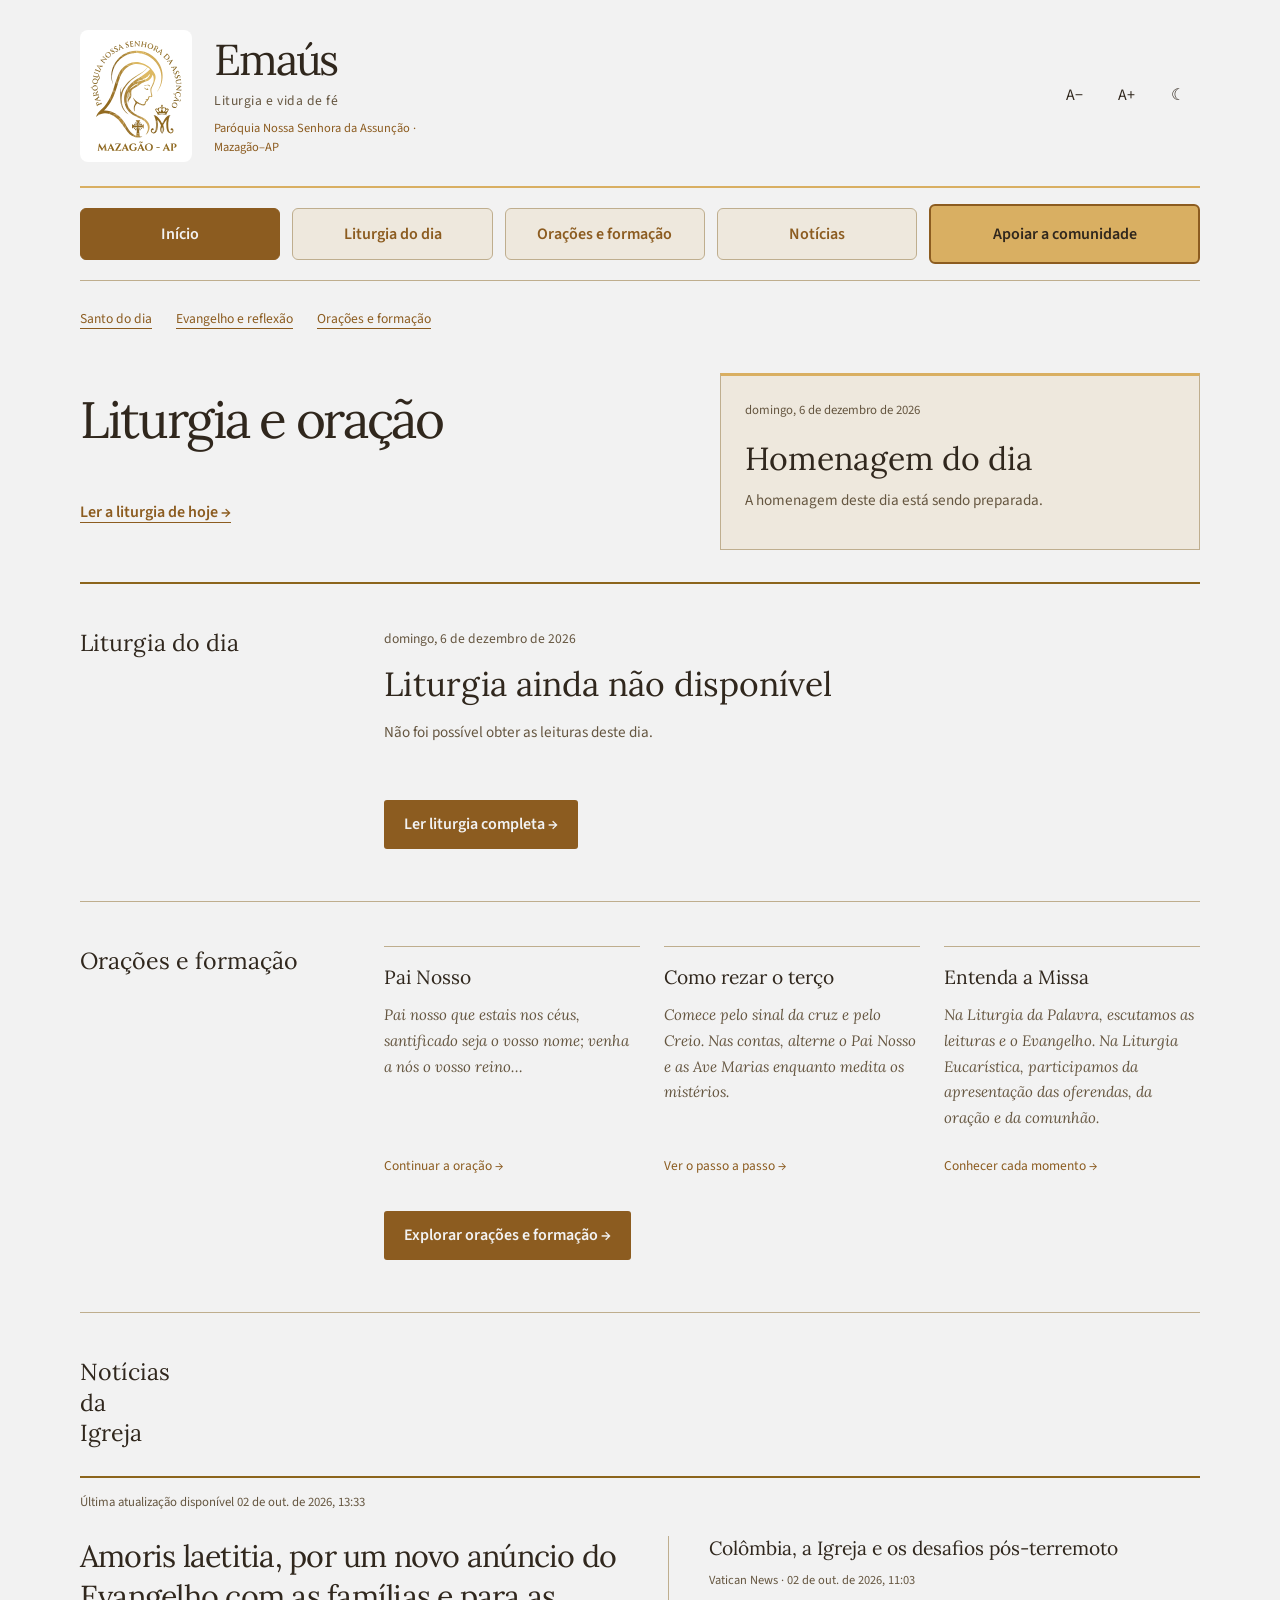
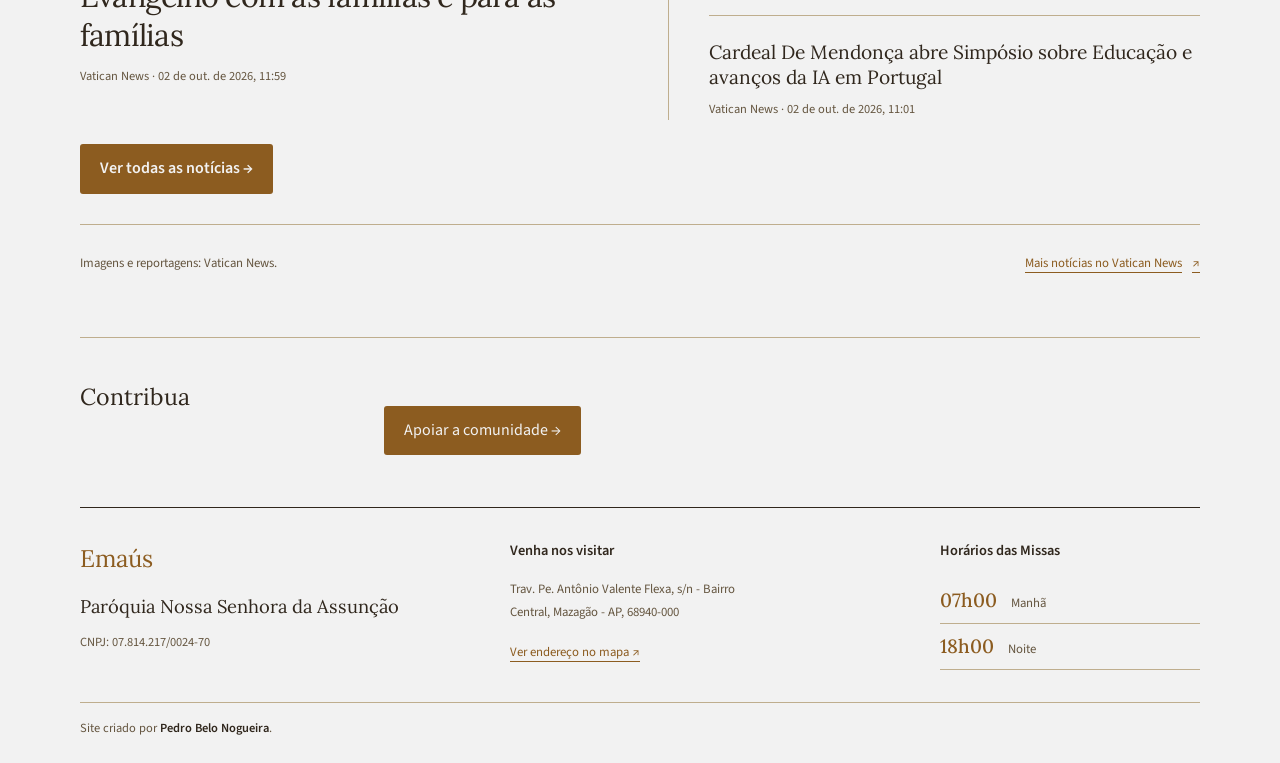
==== commit 0be1c31b: "mudando orações" ====
--- a/index.html
+++ b/index.html
@@ -8,7 +8,7 @@
 <link rel="preconnect" href="https://fonts.gstatic.com" crossorigin>
 <link href="https://fonts.googleapis.com/css2?family=Lora:ital,wght@0,400;0,500;0,600;1,400&family=Source+Sans+3:wght@400;500;600&display=swap" rel="stylesheet">
 <link rel="icon" type="image/svg+xml" href="assets/logo-paroquia.svg">
-<link rel="stylesheet" href="styles.css?v=20261002-mobile-2">
+<link rel="stylesheet" href="styles.css?v=20261002-oracoes-1">
 </head>
 <body class="home-page"><a class="skip-link" href="#conteudo">Ir para o conteúdo</a><header class="site-header" id="inicio">
   <div class="masthead">
@@ -47,9 +47,9 @@
   </section><section class="section" id="aprenda" aria-labelledby="aprenda-title">
 <div class="section-margin"><h2 id="aprenda-title">Orações e formação</h2></div>
 <div><div class="prayer-previews">
-<a class="prayer-preview" href="oracoes.html#pai-nosso"><h3>Pai Nosso</h3><p>Pai nosso que estais nos céus, santificado seja o vosso nome; venha a nós o vosso reino…</p><span>Continuar a oração →</span></a>
-<a class="prayer-preview" href="oracoes.html#terco"><h3>Como rezar o terço</h3><p>Comece pelo sinal da cruz e pelo Creio. Nas contas, alterne o Pai Nosso e as Ave Marias enquanto medita os mistérios.</p><span>Ver o passo a passo →</span></a>
-<a class="prayer-preview" href="oracoes.html#missa"><h3>Entenda a Missa</h3><p>Na Liturgia da Palavra, escutamos as leituras e o Evangelho. Na Liturgia Eucarística, participamos da apresentação das oferendas, da oração e da comunhão.</p><span>Conhecer cada momento →</span></a>
+<a class="prayer-preview" href="pai-nosso.html"><h3>Pai Nosso</h3><p>Pai nosso que estais nos céus, santificado seja o vosso nome; venha a nós o vosso reino…</p><span>Continuar a oração →</span></a>
+<a class="prayer-preview" href="terco.html"><h3>Como rezar o terço</h3><p>Comece pelo sinal da cruz e pelo Creio. Nas contas, alterne o Pai Nosso e as Ave Marias enquanto medita os mistérios.</p><span>Ver o passo a passo →</span></a>
+<a class="prayer-preview" href="missa.html"><h3>Entenda a Missa</h3><p>Na Liturgia da Palavra, escutamos as leituras e o Evangelho. Na Liturgia Eucarística, participamos da apresentação das oferendas, da oração e da comunhão.</p><span>Conhecer cada momento →</span></a>
 </div><a class="preview-more" href="oracoes.html">Explorar orações e formação →</a></div></section><section class="section news-section" id="noticias" aria-labelledby="noticias-title">
     <div class="section-margin"><h2 id="noticias-title">Notícias da Igreja</h2></div>
     <div class="news-content">
--- a/styles.css
+++ b/styles.css
@@ -301,3 +301,19 @@
 }
 
 @media(max-width:600px) { .section-margin { display: block; } .section-margin h2 { margin: 0; } }
+
+/* Catálogo de orações e páginas individuais. */
+.prayer-catalog, .prayer-detail-page { padding-block: 32px 48px; }
+.prayer-catalog > section { margin-top: 32px; }
+.prayer-catalog > section > h2 { font-size: 1.3rem; margin-bottom: 20px; }
+.prayer-choice-grid { display: grid; grid-template-columns: repeat(3, minmax(0, 1fr)); gap: 18px; }
+.prayer-choice { display: flex; align-items: center; justify-content: space-between; gap: 20px; padding: 24px; min-height: 100px; border: 1px solid var(--line); border-left: 4px solid var(--brand-gold); border-radius: 6px; background: var(--bg-soft); text-decoration: none; }
+.prayer-choice h2 { font-size: 1.3rem; margin: 0; }
+.prayer-choice > span { color: var(--accent-ink); font-size: 1.3rem; }
+.prayer-choice:hover { border-color: var(--accent-ink); }
+.prayer-choice:hover h2 { text-decoration: underline; }
+.prayer-detail { max-width: 740px; margin-inline: auto; padding: 32px; background: var(--bg-soft); border: 1px solid var(--line); border-radius: 6px; }
+.prayer-detail h1 { font-size: clamp(1.8rem, 4vw, 2.7rem); margin-bottom: 28px; }
+.prayer-detail .reading-text > p:last-child { margin-bottom: 0; }
+@media(max-width:760px) { .prayer-choice-grid { grid-template-columns: repeat(2, minmax(0, 1fr)); } }
+@media(max-width:480px) { .prayer-choice-grid { grid-template-columns: 1fr; gap: 12px; } .prayer-choice { min-height: 80px; padding: 20px; } .prayer-detail { padding: 24px 18px; } }
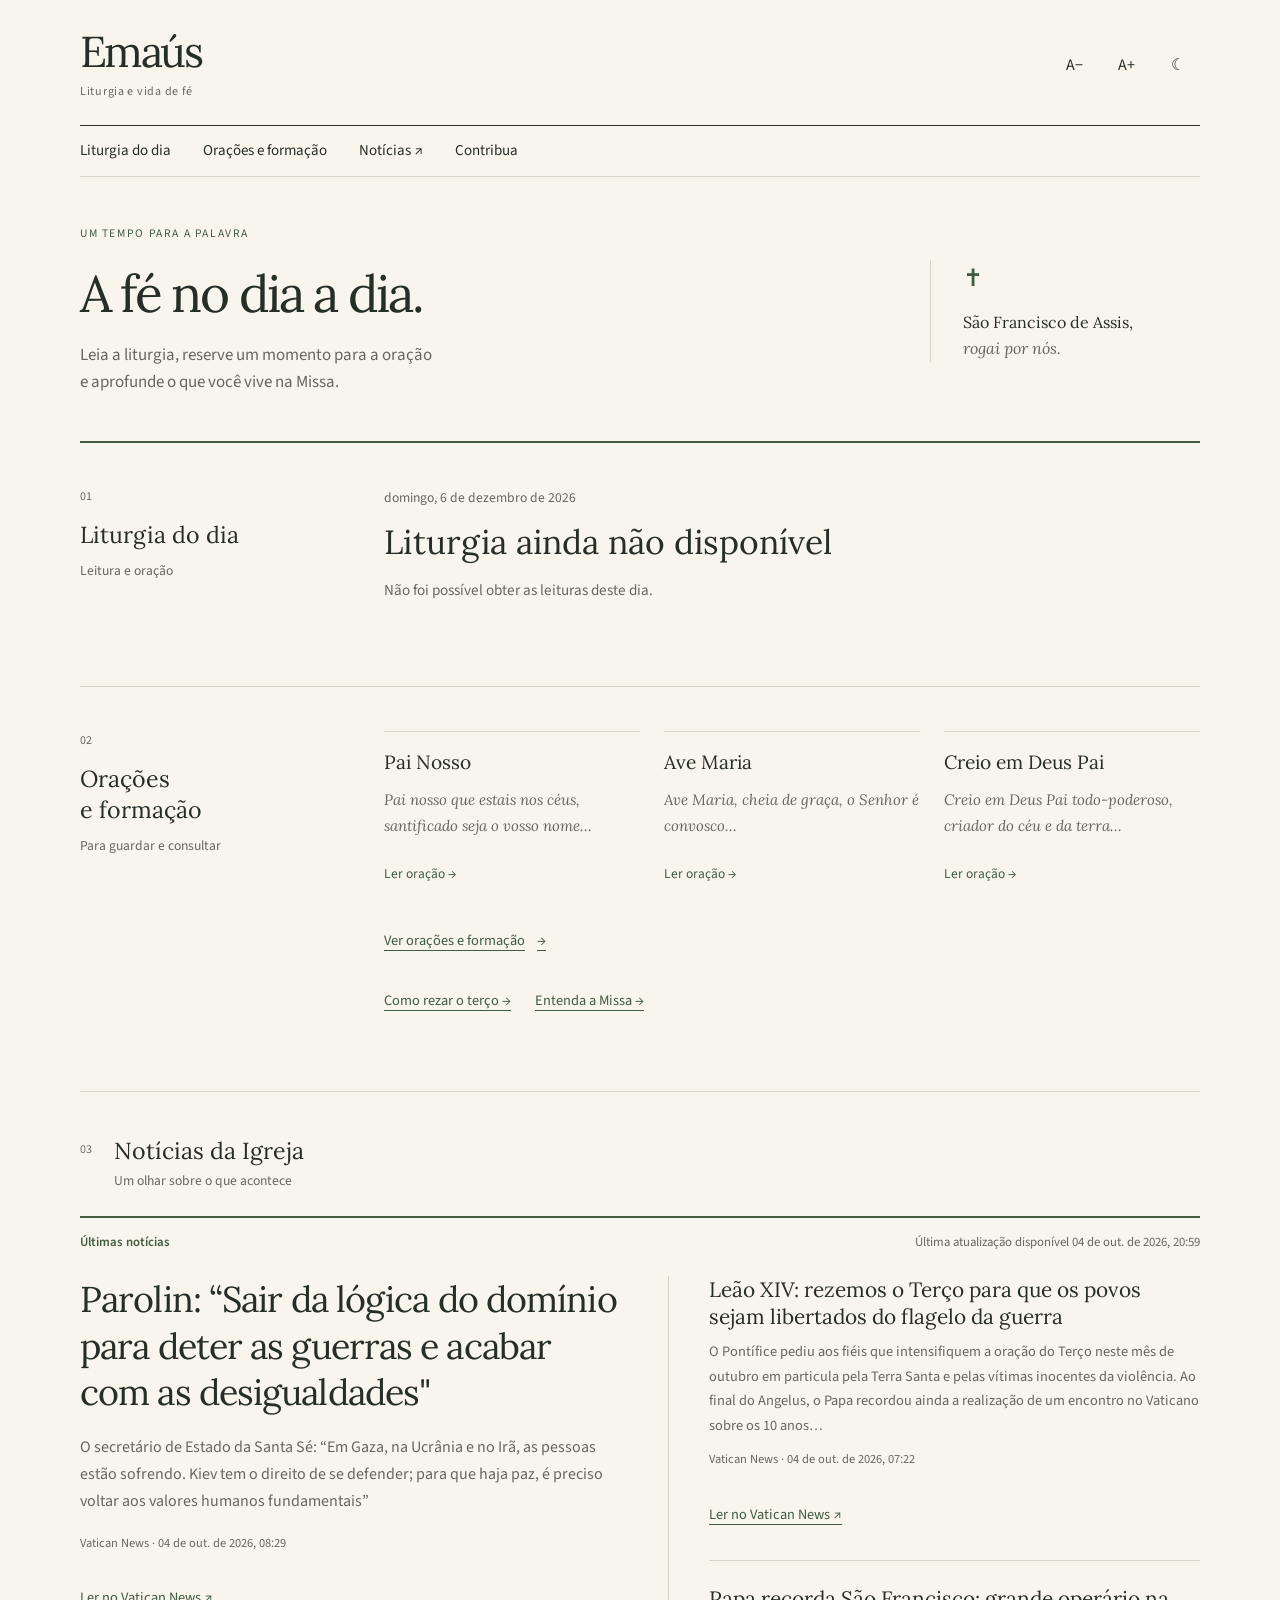
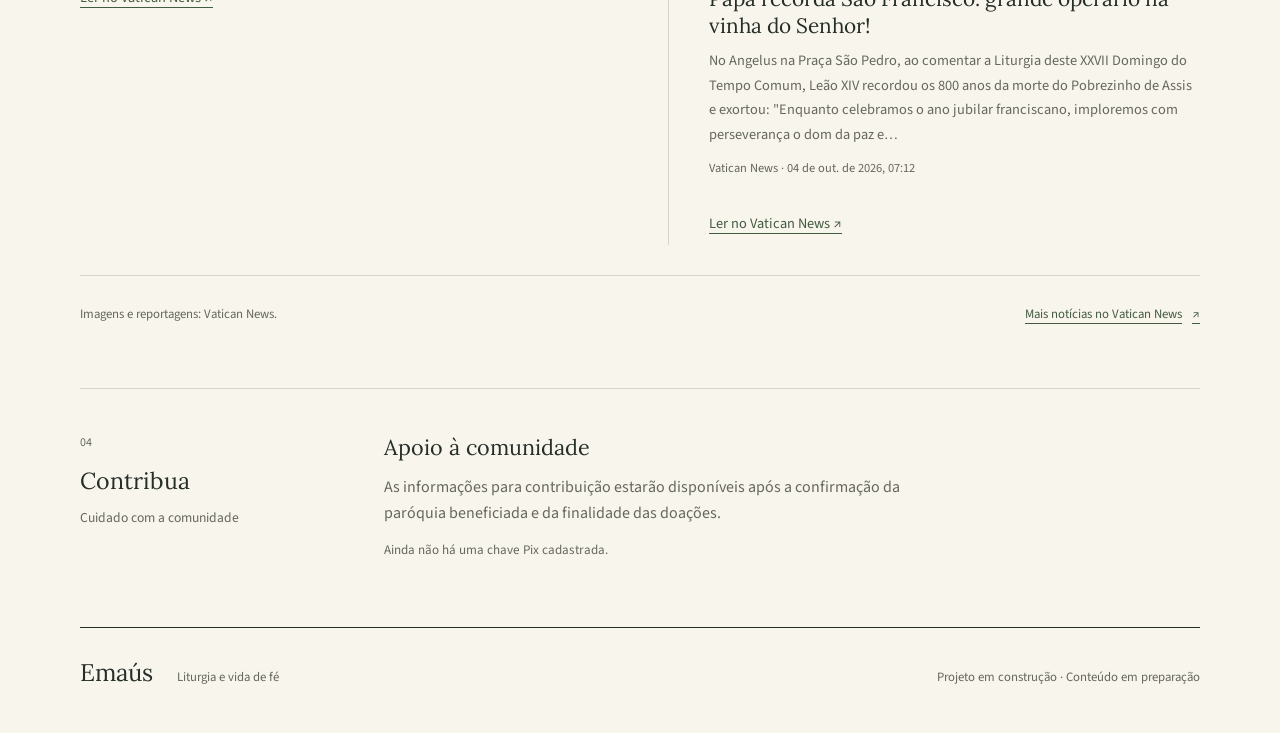
==== commit 9233fe16: "Adicionar leituras" ====
--- a/index.html
+++ b/index.html
@@ -3,64 +3,87 @@
 <head>
 <meta charset="UTF-8">
 <meta name="viewport" content="width=device-width, initial-scale=1.0">
-<title>Liturgia e vida de fé — Emaús</title>
+<title>Emaús — Liturgia e vida de fé</title>
 <link rel="preconnect" href="https://fonts.googleapis.com">
 <link rel="preconnect" href="https://fonts.gstatic.com" crossorigin>
 <link href="https://fonts.googleapis.com/css2?family=Lora:ital,wght@0,400;0,500;0,600;1,400&family=Source+Sans+3:wght@400;500;600&display=swap" rel="stylesheet">
-<link rel="icon" type="image/svg+xml" href="assets/logo-paroquia.svg">
-<link rel="stylesheet" href="styles.css?v=20261002-oracoes-1">
+<link rel="stylesheet" href="styles.css">
 </head>
-<body class="home-page"><a class="skip-link" href="#conteudo">Ir para o conteúdo</a><header class="site-header" id="inicio">
+<body>
+<a class="skip-link" href="#liturgia">Ir para a liturgia</a>
+<header class="site-header" id="inicio">
   <div class="masthead">
-    <a class="wordmark" href="index.html" aria-current="page" aria-label="Emaús, início"><img class="parish-logo" src="assets/logo-paroquia.svg" alt="Paróquia Nossa Senhora da Assunção, Mazagão–AP" width="112" height="132"><span class="brand-copy"><strong>Emaús</strong><span class="brand-subtitle">Liturgia e vida de fé</span><span class="parish-name">Paróquia Nossa Senhora da Assunção · Mazagão–AP</span></span></a>
+    <a class="wordmark" href="#inicio" aria-label="Emaús, início">Emaús<span>Liturgia e vida de fé</span></a>
     <div class="nav-tools" aria-label="Preferências de leitura">
       <button class="tool-btn" onclick="changeFont(-0.05)" aria-label="Diminuir fonte">A−</button>
       <button class="tool-btn" onclick="changeFont(0.05)" aria-label="Aumentar fonte">A+</button>
       <button class="tool-btn" id="themeBtn" onclick="toggleTheme()" aria-label="Ativar tema escuro" aria-pressed="false">☾</button>
     </div>
   </div>
-  <nav class="site-nav" aria-label="Navegação principal"><a href="index.html" aria-current="page">Início</a><a href="liturgia.html">Liturgia do dia</a><a href="oracoes.html">Orações e formação</a><a href="noticias.html">Notícias</a><button class="nav-support" type="button" data-open-support>Apoiar a comunidade</button></nav>
-</header><main id="conteudo"><nav class="home-shortcuts" aria-label="Explore os conteúdos"><a href="#saintTribute">Santo do dia</a><a href="#liturgia">Evangelho e reflexão</a><a href="#aprenda">Orações e formação</a></nav><section class="intro" aria-labelledby="intro-title">
-    <div class="home-welcome"><h1 id="intro-title">Liturgia e oração</h1><a class="home-primary" href="liturgia.html">Ler a liturgia de hoje →</a></div>
-    <aside class="devotion saint-tribute" id="saintTribute" aria-labelledby="saintName">
-
-      <p class="saint-date" id="saintDate"></p>
-      <figure class="saint-figure">
-        <img class="saint-portrait" id="saintImage" alt="" width="600" height="338" fetchpriority="high" hidden>
-        <figcaption><h2 id="saintName">Homenagem do dia</h2><p id="saintStatus" role="status">Carregando a homenagem de hoje…</p></figcaption>
-      </figure>
-      <small class="saint-credit" id="saintCredit"></small>
-      <a class="saint-source" id="saintSource" target="_blank" rel="noopener noreferrer" hidden>Conheça sua história ↗</a>
+  <nav class="site-nav" aria-label="Navegação principal">
+    <a href="#liturgia">Liturgia do dia</a><a href="oracoes.html">Orações e formação</a><a href="https://www.vaticannews.va/pt.html" target="_blank" rel="noopener noreferrer">Notícias ↗</a><a href="#doacoes">Contribua</a>
+  </nav>
+</header>
+<main>
+  <section class="intro" aria-labelledby="intro-title">
+    <div><p class="eyebrow">Um tempo para a Palavra</p><h1 id="intro-title">A fé no dia a dia.</h1><p>Leia a liturgia, reserve um momento para a oração<br class="desktop-break"> e aprofunde o que você vive na Missa.</p></div>
+    <aside class="devotion" aria-label="Invocação">
+      <div class="saint-photo" id="saintImage" data-saint-image-url="" hidden></div>
+      <span class="devotion-cross" aria-hidden="true">✝</span>
+      <p><span id="saintName">São Francisco de Assis</span>,<br><em>rogai por nós.</em></p>
     </aside>
-  </section><section class="section liturgy-surface" id="liturgia" aria-label="Liturgia do dia">
-    <div class="section-margin"><h2>Liturgia do dia</h2></div>
+  </section>
+  <section class="section liturgy-surface" id="liturgia" aria-label="Liturgia do dia">
+    <div class="section-margin"><span class="section-number">01</span><h2>Liturgia do dia</h2><p>Leitura e oração</p></div>
     <div class="reading-content">
       <div class="liturgia-header">
         <div class="lit-eyebrow" hidden><span class="lit-dot"></span><span id="liturgiaTempo"></span></div>
         <p class="lit-date" id="liturgiaData"></p>
         <h2 class="lit-celebration" id="liturgiaCelebracao">Liturgia ainda não disponível</h2>
-        <p class="lit-note" id="liturgiaAviso" role="status">Consultando as leituras deste dia…</p>
+        <p class="lit-note" id="liturgiaAviso" role="status">O conteúdo deste dia ainda está sendo preparado.</p>
       </div>
-      <div id="liturgiaCards" data-preview="true"></div>
-      <a class="preview-more" href="liturgia.html">Ler liturgia completa →</a><noscript>Ative o JavaScript para consultar a liturgia do dia.</noscript>
+      <div id="liturgiaCards"></div>
+      <noscript>Ative o JavaScript para consultar a liturgia do dia.</noscript>
     </div>
-  </section><section class="section" id="aprenda" aria-labelledby="aprenda-title">
-<div class="section-margin"><h2 id="aprenda-title">Orações e formação</h2></div>
-<div><div class="prayer-previews">
-<a class="prayer-preview" href="pai-nosso.html"><h3>Pai Nosso</h3><p>Pai nosso que estais nos céus, santificado seja o vosso nome; venha a nós o vosso reino…</p><span>Continuar a oração →</span></a>
-<a class="prayer-preview" href="terco.html"><h3>Como rezar o terço</h3><p>Comece pelo sinal da cruz e pelo Creio. Nas contas, alterne o Pai Nosso e as Ave Marias enquanto medita os mistérios.</p><span>Ver o passo a passo →</span></a>
-<a class="prayer-preview" href="missa.html"><h3>Entenda a Missa</h3><p>Na Liturgia da Palavra, escutamos as leituras e o Evangelho. Na Liturgia Eucarística, participamos da apresentação das oferendas, da oração e da comunhão.</p><span>Conhecer cada momento →</span></a>
-</div><a class="preview-more" href="oracoes.html">Explorar orações e formação →</a></div></section><section class="section news-section" id="noticias" aria-labelledby="noticias-title">
-    <div class="section-margin"><h2 id="noticias-title">Notícias da Igreja</h2></div>
+  </section>
+  <section class="section" id="aprenda" aria-labelledby="aprenda-title">
+    <div class="section-margin"><span class="section-number">02</span><h2 id="aprenda-title">Orações<br> e formação</h2><p>Para guardar e consultar</p></div>
+    <div>
+      <div class="prayer-previews">
+        <a class="prayer-preview" href="oracoes.html#pai-nosso"><h3>Pai Nosso</h3><p>Pai nosso que estais nos céus, santificado seja o vosso nome…</p><span>Ler oração <span aria-hidden="true">→</span></span></a>
+        <a class="prayer-preview" href="oracoes.html#ave-maria"><h3>Ave Maria</h3><p>Ave Maria, cheia de graça, o Senhor é convosco…</p><span>Ler oração <span aria-hidden="true">→</span></span></a>
+        <a class="prayer-preview" href="oracoes.html#credo"><h3>Creio em Deus Pai</h3><p>Creio em Deus Pai todo-poderoso, criador do céu e da terra…</p><span>Ler oração <span aria-hidden="true">→</span></span></a>
+      </div>
+      <a class="prayer-more" href="oracoes.html">Ver orações e formação <span aria-hidden="true">→</span></a>
+      <nav class="formation-shortcuts" aria-label="Guias de formação"><a href="oracoes.html#terco">Como rezar o terço →</a><a href="oracoes.html#missa">Entenda a Missa →</a></nav>
+    </div>
+  </section>
+  <section class="section news-section" id="noticias" aria-labelledby="noticias-title">
+    <div class="section-margin"><span class="section-number">03</span><h2 id="noticias-title">Notícias da Igreja</h2><p>Um olhar sobre o que acontece</p></div>
     <div class="news-content">
-      <div class="news-edition"><p id="noticiasStatus" role="status">Carregando notícias do Vatican News…</p></div>
-      <div class="news-grid" id="noticiasGrid" data-preview="true"></div>
+      <div class="news-edition"><span>Últimas notícias</span><p id="noticiasStatus" role="status">Carregando notícias do Vatican News…</p></div>
+      <div class="news-grid" id="noticiasGrid"></div>
       <noscript>Ative o JavaScript para ver as prévias ou acesse as notícias no link abaixo.</noscript>
-      <a class="preview-more" href="noticias.html">Ver todas as notícias →</a><div class="news-footer"><p>Imagens e reportagens: Vatican News.</p><a href="https://www.vaticannews.va/pt.html" target="_blank" rel="noopener noreferrer">Mais notícias no Vatican News <span aria-hidden="true">↗</span></a></div>
+      <div class="news-footer"><p>Imagens e reportagens: Vatican News.</p><a href="https://www.vaticannews.va/pt.html" target="_blank" rel="noopener noreferrer">Mais notícias no Vatican News <span aria-hidden="true">↗</span></a></div>
     </div>
-  </section><section class="section" id="doacoes" aria-labelledby="doacoes-title"><div class="section-margin"><h2 id="doacoes-title">Contribua</h2></div><div class="editorial-note"><button id="apoio" class="preview-more support-trigger" type="button" data-open-support>Apoiar a comunidade →</button></div></section></main><footer class="parish-footer" id="paroquia">
-  <div class="parish-footer-info"><a class="footer-mark" href="index.html">Emaús</a><h2>Paróquia Nossa Senhora da Assunção</h2><p class="parish-cnpj">CNPJ: 07.814.217/0024-70</p></div>
-  <div><h3>Venha nos visitar</h3><address>Trav. Pe. Antônio Valente Flexa, s/n - Bairro Central, Mazagão - AP, 68940-000</address><a class="parish-map-link" href="https://www.google.com/maps/search/?api=1&query=Trav.%20Pe.%20Ant%C3%B4nio%20Valente%20Flexa%2C%20s%2Fn%20-%20Bairro%20Central%2C%20Mazag%C3%A3o%20-%20AP%2C%2068940-000" target="_blank" rel="noopener noreferrer">Ver endereço no mapa ↗</a></div>
-  <div><h3>Horários das Missas</h3><ul class="mass-times"><li><strong>07h00</strong><span>Manhã</span></li><li><strong>18h00</strong><span>Noite</span></li></ul></div>
-  <p class="site-credit">Site criado por <strong>Pedro Belo Nogueira</strong>.</p>
-</footer><script src="js/leitura.js?v=20261002-mobile-2"></script><script type="module" src="js/liturgia.js?v=20261002-mobile-2"></script><script type="module" src="js/noticias.js?v=20261002-mobile-2"></script><script type="module" src="js/santo.js?v=20261002-mobile-2"></script><script src="js/apoio.js?v=20261002-mobile-2"></script></body></html>+  </section>
+  <section class="section" id="doacoes" aria-labelledby="doacoes-title">
+    <div class="section-margin"><span class="section-number">04</span><h2 id="doacoes-title">Contribua</h2><p>Cuidado com a comunidade</p></div>
+    <div class="editorial-note"><h3>Apoio à comunidade</h3><p>As informações para contribuição estarão disponíveis após a confirmação da paróquia beneficiada e da finalidade das doações.</p><p class="small-note">Ainda não há uma chave Pix cadastrada.</p></div>
+  </section>
+</main>
+<footer><a class="footer-mark" href="#inicio">Emaús</a><p>Liturgia e vida de fé</p><span>Projeto em construção · Conteúdo em preparação</span></footer>
+<script>
+  function setSaintOfDay(name, imageUrl){
+    document.getElementById('saintName').textContent = name;
+    const photo = document.getElementById('saintImage');
+    photo.style.backgroundImage = imageUrl ? `url('${imageUrl}')` : '';
+    photo.dataset.saintImageUrl = imageUrl || '';
+    photo.hidden = !imageUrl;
+  }
+</script>
+<script src="js/leitura.js"></script>
+<script type="module" src="js/liturgia.js"></script>
+<script type="module" src="js/noticias.js"></script>
+</body>
+</html>
--- a/styles.css
+++ b/styles.css
@@ -1,5 +1,5 @@
-:root{--bg:#F2F2F2;--bg-soft:#eee8dd;--ink:#30271d;--ink-soft:#655640;--line:#BFAE8E;--accent:#8C651C;--accent-ink:#8C5C20;--brand-gold:#D9AF62;--brand-sand:#BFAE8E;--serif:'Lora',Georgia,serif;--sans:'Source Sans 3',sans-serif;--font-scale:1}
-html[data-theme="dark"]{--bg:#1e1a15;--bg-soft:#2b241b;--ink:#F2F2F2;--ink-soft:#cbbc9e;--line:#69583b;--accent:#D9AF62;--accent-ink:#D9AF62;--brand-gold:#D9AF62;--brand-sand:#BFAE8E}
+:root{--bg:#f8f5ed;--bg-soft:#eeeade;--ink:#262e28;--ink-soft:#65685d;--line:#d6d5c8;--accent:#435b41;--accent-ink:#435b41;--serif:'Lora',Georgia,serif;--sans:'Source Sans 3',sans-serif;--font-scale:1}
+html[data-theme="dark"]{--bg:#1a211d;--bg-soft:#252e27;--ink:#edece2;--ink-soft:#b5b9aa;--line:#424b40;--accent:#b7c6a0;--accent-ink:#b7c6a0}
 *{box-sizing:border-box}
 html{font-size:calc(100% * var(--font-scale));scroll-padding-top:24px}
 body{margin:0;background:var(--bg);color:var(--ink);font-family:var(--sans);line-height:1.6;-webkit-font-smoothing:antialiased}
@@ -9,12 +9,13 @@
 .masthead{display:flex;align-items:center;justify-content:space-between;padding:30px 0 24px}.wordmark{text-decoration:none;font:400 2.7rem/1 var(--serif);letter-spacing:-.06em}.wordmark span{display:block;font:400 .75rem/1.5 var(--sans);letter-spacing:.06em;margin-top:10px;color:var(--ink-soft)}
 .nav-tools{display:flex;gap:8px}.tool-btn{border:0;background:transparent;color:var(--ink);min-width:44px;min-height:44px}.tool-btn:hover{background:var(--bg-soft)}
 .site-nav{display:flex;gap:32px;border-top:1px solid var(--ink);border-bottom:1px solid var(--line);padding:13px 0}.site-nav a{text-decoration:none;font-size:.94rem}.site-nav a:hover{text-decoration:underline}
-.intro{display:grid;grid-template-columns:1fr 270px;gap:64px;padding:48px 0 44px;align-items:center}h1{font-size:clamp(2.2rem,4vw,3.5rem);letter-spacing:-.045em;margin-bottom:16px}.intro>div>p:last-child{color:var(--ink-soft);font-size:1.06rem;margin-bottom:0}.devotion{border-left:1px solid var(--line);padding-left:32px}.devotion p{font-family:var(--serif);font-size:1rem;margin:12px 0 0}.devotion em{color:var(--ink-soft)}
-.section{display:grid;grid-template-columns:240px minmax(0,1fr);gap:64px;padding:44px 0 52px;border-top:1px solid var(--line)}.liturgy-surface{border-top:2px solid var(--accent)}.section-margin h2{font-size:1.45rem;margin-bottom:10px}.section-margin p{font-size:.85rem;color:var(--ink-soft)}.reading-content{max-width:700px;min-width:0}.liturgia-header{margin-bottom:32px}.lit-eyebrow{display:flex;align-items:center;gap:8px;color:var(--ink-soft);font-size:.85rem;margin-bottom:8px}.lit-dot{width:8px;height:8px;border-radius:50%;background:var(--cor-liturgica,var(--accent));border:1px solid var(--ink-soft)}.lit-date{color:var(--ink-soft);font-size:.85rem;margin-bottom:12px}.lit-celebration{font-size:clamp(1.6rem,3vw,2.1rem);margin-bottom:14px}.lit-note{color:var(--ink-soft);font-size:.95rem;margin-bottom:0}
-.reading-block{border-top:1px solid var(--line);padding:26px 0 8px;margin-bottom:24px}.reading-heading{font-family:var(--sans);font-size:.86rem;font-weight:600;color:var(--accent-ink);border-left:3px solid var(--cor-liturgica,var(--accent));padding-left:12px;margin-bottom:10px}.reading-ref{font-size:.86rem;color:var(--ink-soft);margin-bottom:18px}.reading-text{font:400 1.12rem/1.9 var(--serif)}.reading-text p{margin:0 0 1.2em}.salmo-refrao{font-weight:600}.editorial-note h3{font-size:1.35rem;margin-bottom:14px}.editorial-note p{max-width:570px;color:var(--ink-soft);margin-bottom:14px}.small-note{font-size:.82rem}
+.intro{display:grid;grid-template-columns:1fr 270px;gap:64px;padding:48px 0 44px;align-items:center}.eyebrow{font-size:.72rem;text-transform:uppercase;letter-spacing:.14em;color:var(--accent);margin-bottom:16px}h1{font-size:clamp(2.2rem,4vw,3.5rem);letter-spacing:-.045em;margin-bottom:16px}.intro>div>p:last-child{color:var(--ink-soft);font-size:1.06rem;margin-bottom:0}.devotion{border-left:1px solid var(--line);padding-left:32px}.devotion-cross{font-size:1.5rem;color:var(--accent)}.devotion p{font-family:var(--serif);font-size:1rem;margin:12px 0 0}.devotion em{color:var(--ink-soft)}.saint-photo{height:180px;background-size:cover;background-position:center;margin-bottom:16px}
+.section{display:grid;grid-template-columns:240px minmax(0,1fr);gap:64px;padding:44px 0 52px;border-top:1px solid var(--line)}.liturgy-surface{border-top:2px solid var(--accent)}.section-number{display:block;font-size:.75rem;color:var(--ink-soft);margin-bottom:14px}.section-margin h2{font-size:1.45rem;margin-bottom:10px}.section-margin p{font-size:.85rem;color:var(--ink-soft)}.reading-content{max-width:700px;min-width:0}.liturgia-header{margin-bottom:32px}.lit-eyebrow{display:flex;align-items:center;gap:8px;color:var(--ink-soft);font-size:.85rem;margin-bottom:8px}.lit-dot{width:8px;height:8px;border-radius:50%;background:var(--cor-liturgica,var(--accent));border:1px solid var(--ink-soft)}.lit-date{color:var(--ink-soft);font-size:.85rem;margin-bottom:12px}.lit-celebration{font-size:clamp(1.6rem,3vw,2.1rem);margin-bottom:14px}.lit-note{color:var(--ink-soft);font-size:.95rem;margin-bottom:0}
+.reading-block{border-top:1px solid var(--line);padding:26px 0 8px;margin-bottom:24px}.reading-heading{font-family:var(--sans);font-size:.86rem;font-weight:600;color:var(--accent-ink);border-left:3px solid var(--cor-liturgica,var(--accent));padding-left:12px;margin-bottom:10px}.reading-ref{font-size:.86rem;color:var(--ink-soft);margin-bottom:18px}.reading-text{font:400 1.12rem/1.9 var(--serif)}.reading-text p{margin:0 0 1.2em}.salmo-refrao{font-weight:600}.accordion-toggle{display:flex;gap:10px;align-items:center;border:0;border-bottom:1px solid var(--line);background:transparent;color:var(--accent-ink);padding:10px 0;min-height:44px;font-size:.9rem}.accordion-toggle:hover{border-color:var(--accent)}.accordion-toggle[aria-expanded="true"] .chevron{transform:rotate(180deg)}.accordion-panel{max-height:0;overflow:hidden}.accordion-inner{padding:24px;border-left:1px solid var(--line);margin-top:16px}.aprenda-item{margin-bottom:20px}.aprenda-item h4{margin-bottom:6px}.aprenda-item p{color:var(--ink-soft);margin-bottom:10px}.video-frame{margin-top:16px}.video-frame:has(iframe){aspect-ratio:16/9}.video-frame iframe{width:100%;height:100%;border:0;display:block}.video-aviso{font-size:.95rem;color:var(--ink-soft);margin:0}
+.formation-row{display:grid;grid-template-columns:180px 1fr;gap:6px 24px;padding:22px 0;border-top:1px solid var(--line)}.formation-row:first-child{padding-top:0;border:0}.formation-row h3{font-size:1.18rem;margin:0;grid-row:span 2}.formation-row p{font-size:.95rem;margin:0;color:var(--ink-soft)}.formation-row>span{font-size:.72rem;color:var(--ink-soft)}.editorial-note h3{font-size:1.35rem;margin-bottom:14px}.editorial-note p{max-width:570px;color:var(--ink-soft);margin-bottom:14px}.small-note{font-size:.82rem}
 footer{display:flex;align-items:baseline;gap:24px;border-top:1px solid var(--ink);padding:26px 0 40px;color:var(--ink-soft);font-size:.8rem}.footer-mark{font-family:var(--serif);font-size:1.5rem;text-decoration:none;color:var(--ink)}footer p{margin:0}footer>span{margin-left:auto}
-@media(max-width:900px){.section{grid-template-columns:180px minmax(0,1fr);gap:32px}.intro{gap:32px;grid-template-columns:1fr 220px}}
-@media(max-width:600px){.site-header,main,footer{width:calc(100% - 40px)}.masthead{padding:24px 0 20px}.wordmark{font-size:2.25rem}.nav-tools{gap:0}.site-nav{gap:10px 22px;flex-wrap:wrap;padding:12px 0}.site-nav a{font-size:.86rem;min-height:32px;display:flex;align-items:center}.intro{grid-template-columns:1fr;gap:28px;padding:32px 0}.devotion{display:flex;align-items:center;gap:16px;border-left:0;border-top:1px solid var(--line);padding:20px 0 0}.devotion p{margin:0;font-size:.9rem}.section{grid-template-columns:1fr;gap:24px;padding:32px 0}.section-margin{display:grid;grid-template-columns:24px 1fr;gap:0 10px}.section-margin h2{font-size:1.3rem;margin:0}.section-margin h2 br{display:none}.section-margin p{grid-column:2;margin:4px 0 0}.reading-text{font-size:1.06rem}footer{flex-wrap:wrap;gap:8px 20px}footer>span{width:100%;margin:0}}
+@media(max-width:900px){.section{grid-template-columns:180px minmax(0,1fr);gap:32px}.intro{gap:32px;grid-template-columns:1fr 220px}.formation-row{grid-template-columns:1fr;gap:8px}.formation-row h3{grid-row:auto}}
+@media(max-width:600px){.site-header,main,footer{width:calc(100% - 40px)}.masthead{padding:24px 0 20px}.wordmark{font-size:2.25rem}.nav-tools{gap:0}.site-nav{gap:10px 22px;flex-wrap:wrap;padding:12px 0}.site-nav a{font-size:.86rem;min-height:32px;display:flex;align-items:center}.intro{grid-template-columns:1fr;gap:28px;padding:32px 0}.desktop-break{display:none}.devotion{display:flex;align-items:center;gap:16px;border-left:0;border-top:1px solid var(--line);padding:20px 0 0}.devotion p{margin:0;font-size:.9rem}.saint-photo{width:80px;height:100px;flex-shrink:0;margin:0}.section{grid-template-columns:1fr;gap:24px;padding:32px 0}.section-margin{display:grid;grid-template-columns:24px 1fr;gap:0 10px}.section-number{margin:4px 0 0}.section-margin h2{font-size:1.3rem;margin:0}.section-margin h2 br{display:none}.section-margin p{grid-column:2;margin:4px 0 0}.reading-text{font-size:1.06rem}.accordion-inner{padding:16px}.formation-row{padding:20px 0}footer{flex-wrap:wrap;gap:8px 20px}footer>span{width:100%;margin:0}}
 
 /* Prévias de notícias: manchete principal e chamadas secundárias. */
 .news-section {
@@ -26,6 +27,7 @@
   grid-template-columns: 24px 1fr;
   gap: 0 10px;
 }
+.news-section .section-number { margin: 4px 0 0; }
 .news-section .section-margin h2 { margin-bottom: 4px; }
 .news-section .section-margin > p { grid-column: 2; margin-bottom: 0; }
 .news-content { min-width: 0; }
@@ -43,6 +45,13 @@
 .news-edition p { margin: 0; }
 .news-grid { display: grid; grid-template-columns: 1.2fr 1fr; gap: 40px; }
 .news-lead { padding-right: 40px; border-right: 1px solid var(--line); }
+.news-category {
+  color: var(--accent-ink);
+  font-size: .72rem;
+  text-transform: uppercase;
+  letter-spacing: .09em;
+  margin-bottom: 12px;
+}
 .news-lead h3 { font-size: clamp(1.65rem, 2.8vw, 2.35rem); letter-spacing: -.025em; margin-bottom: 18px; }
 .news-grid h3 a { text-decoration: none; }
 .news-grid h3 a:hover { text-decoration: underline; text-decoration-thickness: 1px; }
@@ -87,13 +96,14 @@
 .back-link { display: inline-block; color: var(--ink-soft); font-size: .85rem; margin-bottom: 32px; }
 .prayers-intro > p:last-child { color: var(--ink-soft); margin: 0; }
 .prayers-layout { display: grid; grid-template-columns: 240px minmax(0, 1fr); gap: 64px; border-top: 2px solid var(--accent); padding: 36px 0 52px; }
-.prayers-index { align-self: start; position: sticky; top: 24px; }
+.prayers-index { align-self: start; position: sticky; top: 24px; max-height: calc(100dvh - 48px); overflow-y: auto; }
 .prayers-index a { display: block; padding: 10px 0; text-decoration: none; border-bottom: 1px solid var(--line); font-size: .94rem; }
 .prayers-index a:hover { text-decoration: underline; }
 .prayers-content { max-width: 700px; min-width: 0; }
 .prayer-full { padding: 36px 0 20px; border-top: 1px solid var(--line); }
 .prayer-full:first-child { border: 0; padding-top: 0; }
 .prayer-full h2 { font-size: 2rem; margin-bottom: 24px; }
+.prayer-full .eyebrow { margin-bottom: 10px; }
 @media (max-width: 900px) {
   .prayer-previews { grid-template-columns: 1fr; gap: 16px; }
   .prayer-preview p { margin-bottom: 8px; }
@@ -101,7 +111,7 @@
 }
 @media (max-width: 600px) {
   .prayers-layout { grid-template-columns: 1fr; gap: 32px; padding-top: 24px; }
-  .prayers-index { position: static; }
+  .prayers-index { position: static; max-height: none; overflow-y: visible; }
   .prayers-index a { min-height: 44px; }
   .prayers-intro { padding-block: 24px 32px; }
   .prayer-full h2 { font-size: 1.65rem; }
@@ -130,190 +140,3 @@
 .mass-steps h3 { font-size: 1.25rem; margin-bottom: 12px; }
 .mass-steps > li { margin-bottom: 30px; }
 .participation-tip { font-size: .93rem; color: var(--ink-soft); }
-
-/* Chamadas da página inicial. */
-.home-primary { display: inline-flex; align-items: center; min-height: 48px; margin-top: 20px; color: var(--accent-ink); font-weight: 600; } .home-primary:focus-visible { outline: 2px solid var(--accent); outline-offset: 5px; }
-
-
-/* Prévias de conteúdo na página inicial. */
-.preview-more { display: inline-flex; align-items: center; min-height: 48px; gap: 12px; margin-top: 24px; color: var(--accent-ink); font-weight: 600; }
-.preview-excerpt { font: 1.15rem/1.85 var(--serif); max-width: 60ch; color: var(--ink-soft); }
-.liturgy-preview { border-left: 3px solid var(--cor-liturgica, var(--accent)); padding-left: 24px; margin-top: 24px; }
-.liturgy-preview h3 { font-size: 1.3rem; }
-
-/* Homenagem diária, com nome abaixo da imagem também no celular. */
-.intro { grid-template-columns: minmax(0, 1fr) minmax(300px, 380px); }
-.saint-tribute { display: block; padding-left: 32px; }
-.saint-tribute .saint-date { font-family: var(--sans); font-size: .8rem; color: var(--ink-soft); margin: 0 0 16px; }
-.saint-figure { margin: 0; }
-.saint-portrait { display: block; width: 100%; height: auto; aspect-ratio: 600 / 338; object-fit: contain; background: var(--line); }
-.saint-portrait[hidden], .saint-source[hidden] { display: none; }
-.saint-figure h2 { font-size: 1.45rem; margin: 18px 0 8px; }
-.saint-figure p { font-size: .95rem; color: var(--ink-soft); margin: 0; }
-.saint-credit { display: block; color: var(--ink-soft); font-size: .65rem; margin-top: 12px; }
-.saint-source { display: inline-flex; align-items: center; min-height: 44px; font-size: .8rem; color: var(--accent-ink); }
-@media (max-width: 760px) { .intro { grid-template-columns: 1fr; } .saint-tribute { padding: 24px 0 0; border-left: 0; border-top: 1px solid var(--line); } .saint-figure { max-width: 420px; } }
-
-/* Entrada acolhedora e prévias compactas. */
-.home-shortcuts { display: flex; flex-wrap: wrap; gap: 8px 24px; padding-top: 16px; }
-.home-shortcuts a { display: inline-flex; align-items: center; min-height: 44px; color: var(--accent-ink); font-size: .85rem; }
-.home-page .intro { grid-template-columns: minmax(0, 1fr) minmax(360px, 480px); gap: 48px; padding-block: 32px; }
-.home-page .saint-tribute { padding: 24px; background: var(--bg-soft); border: 1px solid var(--line); }
-.home-page .saint-portrait { aspect-ratio: 4 / 3; max-height: 320px; background: transparent; }
-.home-page .saint-figure h2 { font-size: clamp(1.5rem, 2.6vw, 2rem); }
-.home-page .saint-figure p { font-family: var(--sans); line-height: 1.65; }
-.home-page .saint-source { font-weight: 600; font-size: .95rem; margin-top: 8px; }
-.home-page .preview-more { padding: 12px 20px; background: var(--accent-ink); color: var(--bg); text-decoration: none; border-radius: 3px; }
-.home-page .liturgy-preview { padding: 24px 28px; border-left-width: 4px; background: var(--bg-soft); }
-.home-page .preview-excerpt { margin: 16px 0 0; font-size: clamp(1.15rem, 2.4vw, 1.4rem); color: var(--ink); }
-.home-page .news-brief h3 { font-size: 1.2rem; }
-.home-page .news-lead h3 { font-size: clamp(1.4rem, 2.5vw, 1.9rem); margin-bottom: 12px; }
-.home-page .news-lead .news-image { max-width: 480px; margin-bottom: 16px; }
-@media (max-width: 900px) {
-  .home-page .intro { grid-template-columns: minmax(0, 1fr) minmax(300px, 1fr); gap: 24px; }
-}
-@media (max-width: 760px) {
-  .home-page .intro { display: flex; flex-direction: column; align-items: stretch; gap: 20px; padding: 16px 0 24px; }
-  .home-page .saint-tribute { order: -1; padding: 18px; }
-  .home-page .saint-figure { max-width: none; }
-  .home-page .saint-portrait { aspect-ratio: 16 / 9; max-height: 240px; }
-  .home-page .saint-date { margin-bottom: 10px; }
-  .home-page .saint-figure h2 { margin-top: 12px; }
-  .home-page .home-welcome h1 { font-size: 1.8rem; margin-bottom: 8px; }
-  .home-page .home-primary { margin-top: 0; }
-  .home-page .section { padding-block: 24px; gap: 16px; }
-  .home-page .liturgia-header { margin-bottom: 16px; }
-  .home-page .liturgy-preview { padding: 18px; margin-top: 16px; }
-  .home-page .preview-more { margin-top: 18px; }
-  .home-page .prayer-previews { gap: 12px; }
-  .home-page .prayer-preview { padding-top: 12px; }
-  .home-page .prayer-preview h3 { margin-bottom: 8px; }
-  .home-page .home-shortcuts { gap: 0 18px; padding-top: 8px; }
-}
-
-/* Identidade da Paróquia Nossa Senhora da Assunção. */
-.wordmark { display: flex; align-items: center; gap: 22px; min-width: 0; }
-.parish-logo { display: block; width: 112px; height: 132px; object-fit: contain; background: #fff; padding: 6px; border-radius: 8px; flex-shrink: 0; }
-.wordmark .brand-copy { display: block; margin: 0; letter-spacing: normal; }
-.brand-copy strong { display: block; font: 400 2.7rem/1.15 var(--serif); letter-spacing: -.05em; color: var(--ink); }
-.wordmark .brand-subtitle { font: .85rem/1.5 var(--sans); margin-top: 6px; letter-spacing: .04em; }
-.wordmark .parish-name { font: .78rem/1.5 var(--sans); margin-top: 8px; max-width: 38ch; color: var(--accent-ink); letter-spacing: normal; }
-.site-nav { border-top-color: var(--accent); }
-.site-nav [aria-current="page"] { color: var(--accent-ink); font-weight: 600; }
-.home-page .saint-tribute { border-top: 3px solid var(--brand-gold); }
-.home-page .liturgy-preview { border-left-color: var(--cor-liturgica, var(--brand-gold)); }
-.home-page .preview-more:hover { background: var(--accent); }
-html[data-theme="dark"] .home-page .preview-more { color: #1e1a15; }
-html[data-theme="dark"] .parish-logo { box-shadow: 0 0 0 1px var(--line); }
-@media (max-width: 600px) {
- .masthead { gap: 12px; padding-block: 18px; }
- .wordmark { gap: 12px; flex: 1; }
- .parish-logo { width: 76px; height: 90px; padding: 4px; }
- .brand-copy strong { font-size: 1.9rem; }
- .wordmark .brand-subtitle { font-size: .72rem; margin-top: 4px; }
- .wordmark .parish-name { font-size: .68rem; margin-top: 5px; max-width: 28ch; }
- .nav-tools { flex-wrap: wrap; width: 44px; flex-shrink: 0; }
-}
-
-/* Apoio via Pix em janela modal. */
-.support-trigger { border: 0; background: transparent; color: var(--accent-ink); font: inherit; cursor: pointer; }
-.site-nav .support-trigger { font-size: .94rem; padding: 0; text-align: left; }
-.site-nav .support-trigger:hover { text-decoration: underline; }
-.support-open { overflow: hidden; }
-.support-dialog { padding: 0; border: 1px solid var(--line); border-radius: 12px; width: min(900px, calc(100% - 32px)); max-height: calc(100dvh - 40px); background: var(--bg); color: var(--ink); overflow: auto; }
-.support-dialog::backdrop { background: rgb(0 0 0 / .7); backdrop-filter: blur(5px); }
-.support-panel { display: grid; grid-template-columns: .85fr 1.15fr; position: relative; }
-.support-close { position: absolute; top: 12px; right: 12px; z-index: 1; width: 44px; height: 44px; font-size: 1.8rem; color: var(--ink); background: var(--bg); border: 1px solid var(--line); border-radius: 50%; }
-.support-photo { background: var(--bg-soft); min-height: 440px; display: grid; align-items: center; }
-.support-photo > img { display: block; width: 100%; height: 100%; object-fit: cover; }
-.support-photo-placeholder { display: flex; flex-direction: column; align-items: center; gap: 16px; text-align: center; padding: 32px; color: var(--accent-ink); }
-.support-photo-placeholder img { width: min(220px, 100%); background: white; border-radius: 8px; }
-.support-photo-placeholder span { font: 1.3rem/1.5 var(--serif); }
-.support-details { padding: 56px 32px 28px; }
-.support-details h2 { font-size: 1.8rem; margin-bottom: 16px; }
-.support-details > p { color: var(--ink-soft); }
-.support-payment { display: flex; flex-wrap: wrap; align-items: center; gap: 20px; margin-block: 24px; }
-.support-qr { width: 180px; height: 180px; background: #fff; flex-shrink: 0; }
-.support-label { display: block; font-size: .8rem; color: var(--ink-soft); margin-bottom: 6px; }
-.support-key { display: block; font-size: 1.15rem; user-select: all; overflow-wrap: anywhere; }
-.support-copy, .support-copy-payload { display: block; width: 100%; min-height: 44px; margin-top: 10px; padding: 10px 14px; border: 1px solid var(--accent-ink); border-radius: 4px; background: var(--accent-ink); color: var(--bg); }
-.support-copy-payload { background: transparent; color: var(--accent-ink); }
-.support-copy-status { font-size: .85rem; margin: 8px 0 0; color: var(--accent-ink); }
-.support-recipient strong { display: block; font-size: .95rem; overflow-wrap: anywhere; }
-@media(max-width:600px) {
- .support-panel { grid-template-columns: 1fr; }
- .support-photo { min-height: 0; max-height: 220px; overflow: hidden; }
- .support-photo-placeholder { padding: 20px 60px; gap: 8px; }
- .support-photo-placeholder img { width: 80px; }
- .support-photo-placeholder span { font-size: 1rem; }
- .support-details { padding: 24px; }
- .support-details h2 { font-size: 1.5rem; }
- .site-nav .support-trigger { font-size: .86rem; min-height: 32px; }
- .support-qr { width: 160px; height: 160px; }
-}
-
-/* Informações da comunidade e autoria do site. */
-.parish-footer { display: grid; grid-template-columns: 1.2fr 1.2fr .8fr; gap: 28px 40px; align-items: start; padding-block: 32px 24px; }
-.parish-footer .footer-mark { display: inline-block; margin-bottom: 16px; color: var(--accent-ink); }
-.parish-footer h2 { font-size: 1.15rem; color: var(--ink); margin-bottom: 10px; }
-.parish-footer h3 { font: 600 .9rem/1.5 var(--sans); color: var(--ink); margin-bottom: 16px; }
-.parish-footer p { margin-bottom: 10px; }
-.parish-footer address { font-style: normal; line-height: 1.8; max-width: 38ch; }
-.parish-footer .parish-cnpj { font-size: .78rem; margin-top: 14px; }
-.parish-map-link { display: inline-flex; align-items: center; min-height: 44px; color: var(--accent-ink); margin-top: 6px; }
-.mass-times { list-style: none; padding: 0; margin: 0; }
-.mass-times li { display: flex; align-items: baseline; gap: 14px; padding-block: 8px; border-bottom: 1px solid var(--line); }
-.mass-times strong { color: var(--accent-ink); font: 500 1.2rem/1.5 var(--serif); }
-.parish-footer .site-credit { grid-column: 1 / -1; margin: 0; padding-top: 16px; border-top: 1px solid var(--line); font-size: .78rem; }
-.site-credit strong { font-weight: 600; color: var(--ink); }
-@media(max-width:760px) { .parish-footer { grid-template-columns: 1fr 1fr; gap: 24px; } .parish-footer-info { grid-column: 1 / -1; } }
-@media(max-width:480px) { .parish-footer { grid-template-columns: 1fr; } }
-
-/* Navegação principal em destaque. */
-.site-nav { display: grid; grid-template-columns: repeat(4, minmax(0, 1fr)); gap: 12px; padding: 16px 0; border-top: 2px solid var(--brand-gold); border-bottom: 1px solid var(--line); }
-.site-nav a { display: flex; justify-content: center; align-items: center; min-height: 52px; padding: 12px 16px; border: 1px solid var(--line); border-radius: 6px; background: var(--bg-soft); color: var(--accent-ink); font-size: 1rem; font-weight: 600; text-align: center; text-decoration: none; line-height: 1.4; }
-.site-nav a:hover { border-color: var(--accent-ink); text-decoration: underline; }
-.site-nav a[aria-current="page"] { background: var(--accent-ink); color: var(--bg); border-color: var(--accent-ink); text-decoration: none; }
-@media(max-width:600px) { .site-nav { grid-template-columns: repeat(2, minmax(0, 1fr)); gap: 8px; padding-block: 12px; } .site-nav a { min-height: 48px; font-size: .94rem; padding: 10px 8px; } }
-
-/* Apoio em destaque, abaixo dos quatro menus no celular. */
-.site-nav { grid-template-columns: repeat(4, minmax(0, 1fr)) minmax(200px, 1.35fr); align-items: center; }
-.nav-support { display: flex; align-items: center; justify-content: center; min-height: 60px; padding: 14px 20px; border: 2px solid var(--accent-ink); border-radius: 6px; background: var(--brand-gold); color: #30271d; font: 600 1rem/1.4 var(--sans); text-align: center; cursor: pointer; }
-.nav-support:hover { box-shadow: 0 0 0 2px var(--brand-sand); }
-@media(max-width:900px) {
- .site-nav { grid-template-columns: repeat(4, minmax(0, 1fr)); }
- .nav-support { grid-column: 1 / -1; justify-self: center; width: min(360px, 100%); }
-}
-@media(max-width:600px) {
- .site-nav { grid-template-columns: repeat(2, minmax(0, 1fr)); }
- .nav-support { width: min(340px, 100%); min-height: 60px; margin-top: 4px; font-size: 1.05rem; }
-}
-
-/* Leituras completas em blocos separados, como a prévia do início. */
-.liturgy-page #liturgiaCards { display: grid; gap: 24px; }
-.liturgy-page .reading-block { background: var(--bg-soft); border: 1px solid var(--line); border-left: 4px solid var(--cor-liturgica, var(--brand-gold)); border-radius: 6px; padding: 28px; margin: 0; min-width: 0; }
-.liturgy-page .reading-heading { font-size: 1rem; margin-bottom: 14px; border-left: 0; padding-left: 0; }
-.liturgy-page .reading-ref { margin-bottom: 20px; }
-.liturgy-page .reading-text > p:last-child { margin-bottom: 0; }
-@media(max-width:600px) {
- .liturgy-page #liturgiaCards { gap: 18px; }
- .liturgy-page .reading-block { padding: 20px 18px; }
-}
-
-@media(max-width:600px) { .section-margin { display: block; } .section-margin h2 { margin: 0; } }
-
-/* Catálogo de orações e páginas individuais. */
-.prayer-catalog, .prayer-detail-page { padding-block: 32px 48px; }
-.prayer-catalog > section { margin-top: 32px; }
-.prayer-catalog > section > h2 { font-size: 1.3rem; margin-bottom: 20px; }
-.prayer-choice-grid { display: grid; grid-template-columns: repeat(3, minmax(0, 1fr)); gap: 18px; }
-.prayer-choice { display: flex; align-items: center; justify-content: space-between; gap: 20px; padding: 24px; min-height: 100px; border: 1px solid var(--line); border-left: 4px solid var(--brand-gold); border-radius: 6px; background: var(--bg-soft); text-decoration: none; }
-.prayer-choice h2 { font-size: 1.3rem; margin: 0; }
-.prayer-choice > span { color: var(--accent-ink); font-size: 1.3rem; }
-.prayer-choice:hover { border-color: var(--accent-ink); }
-.prayer-choice:hover h2 { text-decoration: underline; }
-.prayer-detail { max-width: 740px; margin-inline: auto; padding: 32px; background: var(--bg-soft); border: 1px solid var(--line); border-radius: 6px; }
-.prayer-detail h1 { font-size: clamp(1.8rem, 4vw, 2.7rem); margin-bottom: 28px; }
-.prayer-detail .reading-text > p:last-child { margin-bottom: 0; }
-@media(max-width:760px) { .prayer-choice-grid { grid-template-columns: repeat(2, minmax(0, 1fr)); } }
-@media(max-width:480px) { .prayer-choice-grid { grid-template-columns: 1fr; gap: 12px; } .prayer-choice { min-height: 80px; padding: 20px; } .prayer-detail { padding: 24px 18px; } }
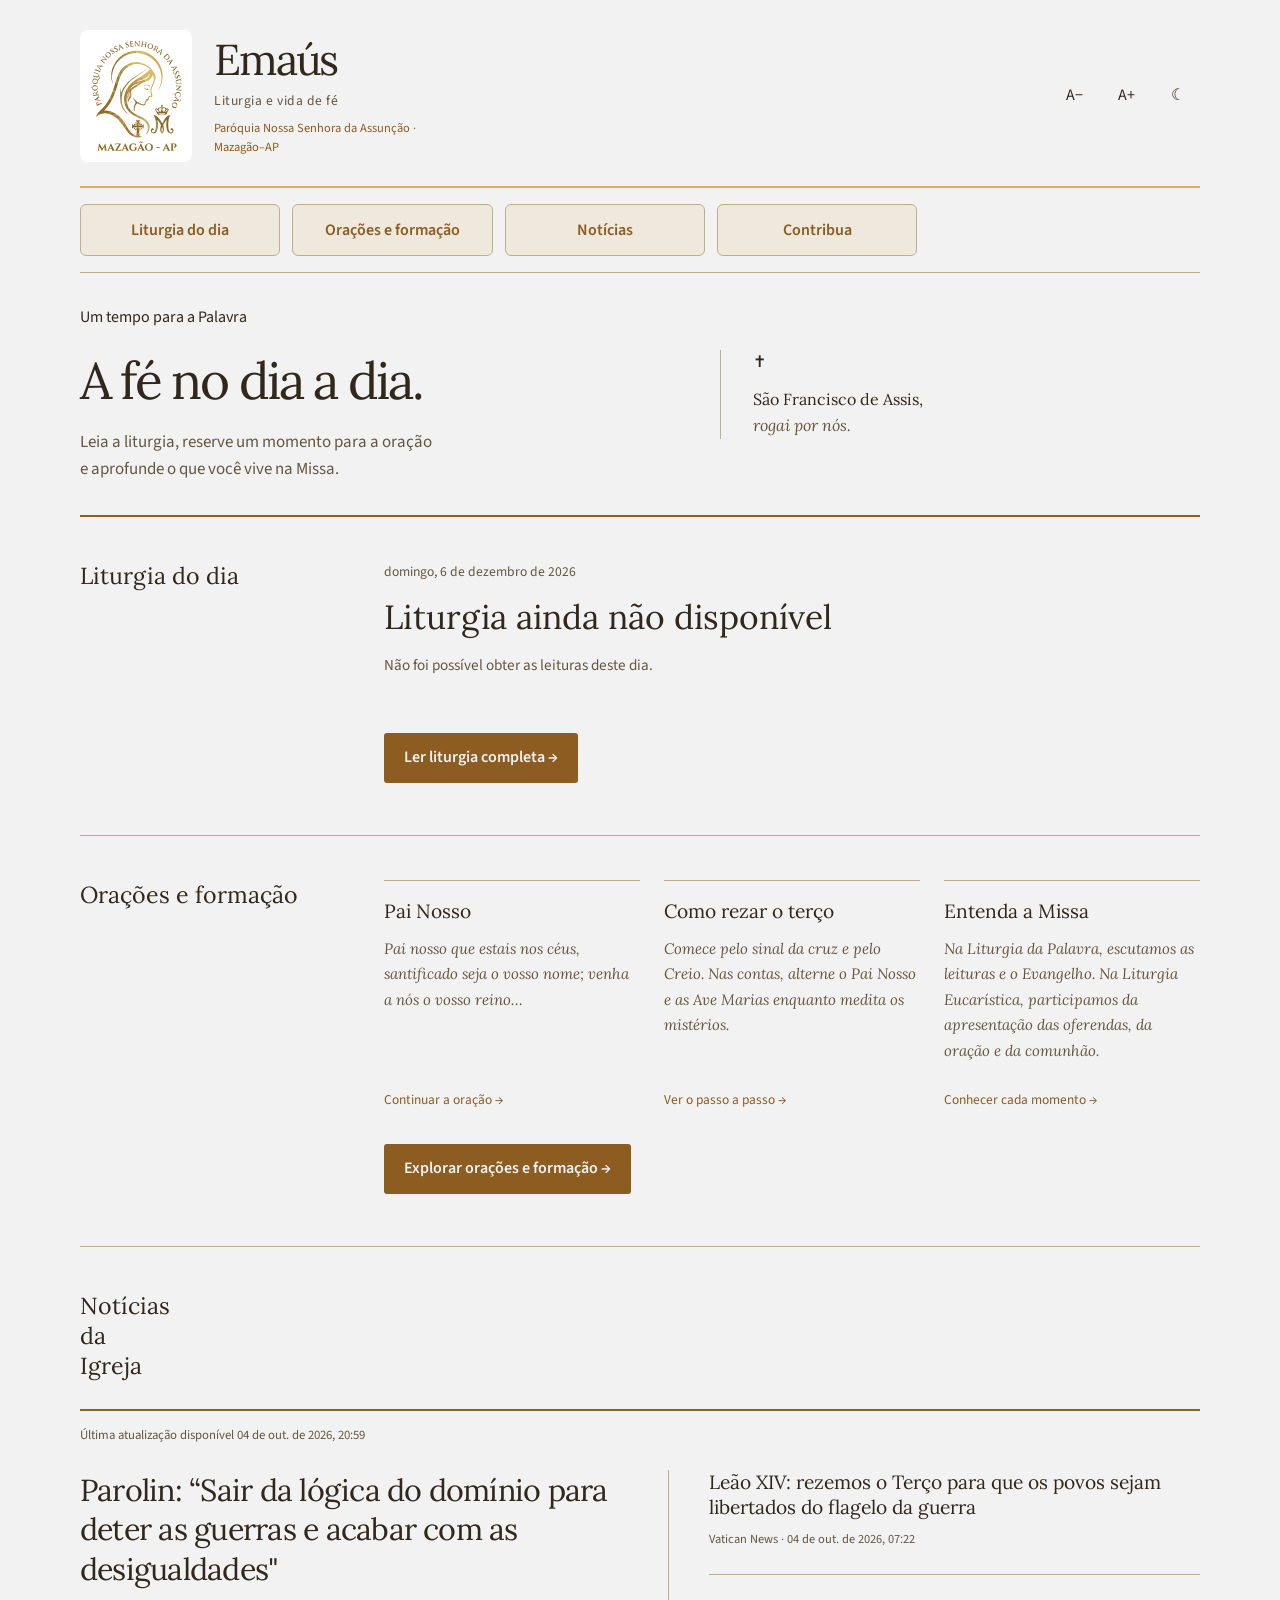
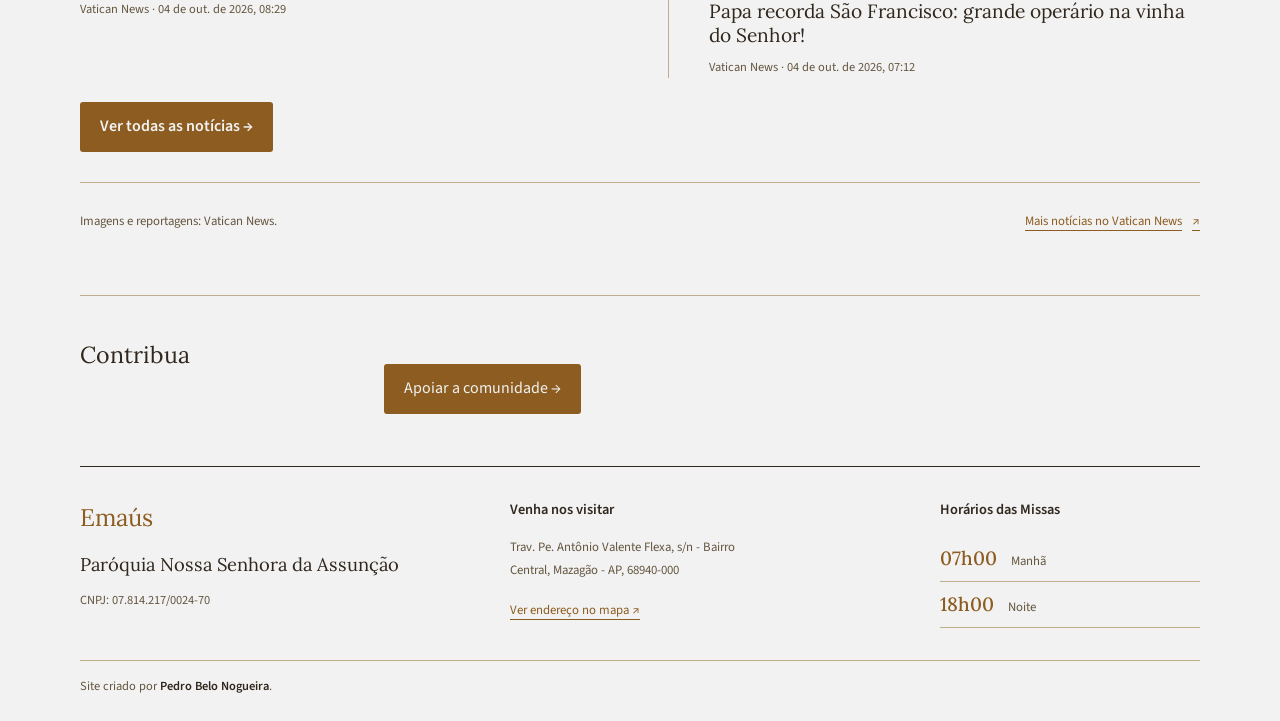
==== commit 8acb8b0e: "Merge branch 'main' of https://github.com/PedroBeloNogueira/Site_Para_Igreja" ====
--- a/index.html
+++ b/index.html
@@ -3,17 +3,16 @@
 <head>
 <meta charset="UTF-8">
 <meta name="viewport" content="width=device-width, initial-scale=1.0">
-<title>Emaús — Liturgia e vida de fé</title>
+<title>Liturgia e vida de fé — Emaús</title>
 <link rel="preconnect" href="https://fonts.googleapis.com">
 <link rel="preconnect" href="https://fonts.gstatic.com" crossorigin>
 <link href="https://fonts.googleapis.com/css2?family=Lora:ital,wght@0,400;0,500;0,600;1,400&family=Source+Sans+3:wght@400;500;600&display=swap" rel="stylesheet">
-<link rel="stylesheet" href="styles.css">
+<link rel="icon" type="image/svg+xml" href="assets/logo-paroquia.svg">
+<link rel="stylesheet" href="styles.css?v=20261002-oracoes-1">
 </head>
-<body>
-<a class="skip-link" href="#liturgia">Ir para a liturgia</a>
-<header class="site-header" id="inicio">
+<body class="home-page"><a class="skip-link" href="#conteudo">Ir para o conteúdo</a><header class="site-header" id="inicio">
   <div class="masthead">
-    <a class="wordmark" href="#inicio" aria-label="Emaús, início">Emaús<span>Liturgia e vida de fé</span></a>
+    <a class="wordmark" href="index.html" aria-current="page" aria-label="Emaús, início"><img class="parish-logo" src="assets/logo-paroquia.svg" alt="Paróquia Nossa Senhora da Assunção, Mazagão–AP" width="112" height="132"><span class="brand-copy"><strong>Emaús</strong><span class="brand-subtitle">Liturgia e vida de fé</span><span class="parish-name">Paróquia Nossa Senhora da Assunção · Mazagão–AP</span></span></a>
     <div class="nav-tools" aria-label="Preferências de leitura">
       <button class="tool-btn" onclick="changeFont(-0.05)" aria-label="Diminuir fonte">A−</button>
       <button class="tool-btn" onclick="changeFont(0.05)" aria-label="Aumentar fonte">A+</button>
@@ -21,7 +20,7 @@
     </div>
   </div>
   <nav class="site-nav" aria-label="Navegação principal">
-    <a href="#liturgia">Liturgia do dia</a><a href="oracoes.html">Orações e formação</a><a href="https://www.vaticannews.va/pt.html" target="_blank" rel="noopener noreferrer">Notícias ↗</a><a href="#doacoes">Contribua</a>
+    <a href="#liturgia">Liturgia do dia</a><a href="oracoes.html">Orações e formação</a><a href="#noticias">Notícias</a><a href="#doacoes">Contribua</a>
   </nav>
 </header>
 <main>
@@ -32,58 +31,35 @@
       <span class="devotion-cross" aria-hidden="true">✝</span>
       <p><span id="saintName">São Francisco de Assis</span>,<br><em>rogai por nós.</em></p>
     </aside>
-  </section>
-  <section class="section liturgy-surface" id="liturgia" aria-label="Liturgia do dia">
-    <div class="section-margin"><span class="section-number">01</span><h2>Liturgia do dia</h2><p>Leitura e oração</p></div>
+  </section><section class="section liturgy-surface" id="liturgia" aria-label="Liturgia do dia">
+    <div class="section-margin"><h2>Liturgia do dia</h2></div>
     <div class="reading-content">
       <div class="liturgia-header">
         <div class="lit-eyebrow" hidden><span class="lit-dot"></span><span id="liturgiaTempo"></span></div>
         <p class="lit-date" id="liturgiaData"></p>
         <h2 class="lit-celebration" id="liturgiaCelebracao">Liturgia ainda não disponível</h2>
-        <p class="lit-note" id="liturgiaAviso" role="status">O conteúdo deste dia ainda está sendo preparado.</p>
+        <p class="lit-note" id="liturgiaAviso" role="status">Consultando as leituras deste dia…</p>
       </div>
-      <div id="liturgiaCards"></div>
-      <noscript>Ative o JavaScript para consultar a liturgia do dia.</noscript>
+      <div id="liturgiaCards" data-preview="true"></div>
+      <a class="preview-more" href="liturgia.html">Ler liturgia completa →</a><noscript>Ative o JavaScript para consultar a liturgia do dia.</noscript>
     </div>
-  </section>
-  <section class="section" id="aprenda" aria-labelledby="aprenda-title">
-    <div class="section-margin"><span class="section-number">02</span><h2 id="aprenda-title">Orações<br> e formação</h2><p>Para guardar e consultar</p></div>
-    <div>
-      <div class="prayer-previews">
-        <a class="prayer-preview" href="oracoes.html#pai-nosso"><h3>Pai Nosso</h3><p>Pai nosso que estais nos céus, santificado seja o vosso nome…</p><span>Ler oração <span aria-hidden="true">→</span></span></a>
-        <a class="prayer-preview" href="oracoes.html#ave-maria"><h3>Ave Maria</h3><p>Ave Maria, cheia de graça, o Senhor é convosco…</p><span>Ler oração <span aria-hidden="true">→</span></span></a>
-        <a class="prayer-preview" href="oracoes.html#credo"><h3>Creio em Deus Pai</h3><p>Creio em Deus Pai todo-poderoso, criador do céu e da terra…</p><span>Ler oração <span aria-hidden="true">→</span></span></a>
-      </div>
-      <a class="prayer-more" href="oracoes.html">Ver orações e formação <span aria-hidden="true">→</span></a>
-      <nav class="formation-shortcuts" aria-label="Guias de formação"><a href="oracoes.html#terco">Como rezar o terço →</a><a href="oracoes.html#missa">Entenda a Missa →</a></nav>
+  </section><section class="section" id="aprenda" aria-labelledby="aprenda-title">
+<div class="section-margin"><h2 id="aprenda-title">Orações e formação</h2></div>
+<div><div class="prayer-previews">
+<a class="prayer-preview" href="pai-nosso.html"><h3>Pai Nosso</h3><p>Pai nosso que estais nos céus, santificado seja o vosso nome; venha a nós o vosso reino…</p><span>Continuar a oração →</span></a>
+<a class="prayer-preview" href="terco.html"><h3>Como rezar o terço</h3><p>Comece pelo sinal da cruz e pelo Creio. Nas contas, alterne o Pai Nosso e as Ave Marias enquanto medita os mistérios.</p><span>Ver o passo a passo →</span></a>
+<a class="prayer-preview" href="missa.html"><h3>Entenda a Missa</h3><p>Na Liturgia da Palavra, escutamos as leituras e o Evangelho. Na Liturgia Eucarística, participamos da apresentação das oferendas, da oração e da comunhão.</p><span>Conhecer cada momento →</span></a>
+</div><a class="preview-more" href="oracoes.html">Explorar orações e formação →</a></div></section><section class="section news-section" id="noticias" aria-labelledby="noticias-title">
+    <div class="section-margin"><h2 id="noticias-title">Notícias da Igreja</h2></div>
+    <div class="news-content">
+      <div class="news-edition"><p id="noticiasStatus" role="status">Carregando notícias do Vatican News…</p></div>
+      <div class="news-grid" id="noticiasGrid" data-preview="true"></div>
+      <noscript>Ative o JavaScript para ver as prévias ou acesse as notícias no link abaixo.</noscript>
+      <a class="preview-more" href="noticias.html">Ver todas as notícias →</a><div class="news-footer"><p>Imagens e reportagens: Vatican News.</p><a href="https://www.vaticannews.va/pt.html" target="_blank" rel="noopener noreferrer">Mais notícias no Vatican News <span aria-hidden="true">↗</span></a></div>
     </div>
-  </section>
-  <section class="section news-section" id="noticias" aria-labelledby="noticias-title">
-    <div class="section-margin"><span class="section-number">03</span><h2 id="noticias-title">Notícias da Igreja</h2><p>Um olhar sobre o que acontece</p></div>
-    <div class="news-content">
-      <div class="news-edition"><span>Últimas notícias</span><p id="noticiasStatus" role="status">Carregando notícias do Vatican News…</p></div>
-      <div class="news-grid" id="noticiasGrid"></div>
-      <noscript>Ative o JavaScript para ver as prévias ou acesse as notícias no link abaixo.</noscript>
-      <div class="news-footer"><p>Imagens e reportagens: Vatican News.</p><a href="https://www.vaticannews.va/pt.html" target="_blank" rel="noopener noreferrer">Mais notícias no Vatican News <span aria-hidden="true">↗</span></a></div>
-    </div>
-  </section>
-  <section class="section" id="doacoes" aria-labelledby="doacoes-title">
-    <div class="section-margin"><span class="section-number">04</span><h2 id="doacoes-title">Contribua</h2><p>Cuidado com a comunidade</p></div>
-    <div class="editorial-note"><h3>Apoio à comunidade</h3><p>As informações para contribuição estarão disponíveis após a confirmação da paróquia beneficiada e da finalidade das doações.</p><p class="small-note">Ainda não há uma chave Pix cadastrada.</p></div>
-  </section>
-</main>
-<footer><a class="footer-mark" href="#inicio">Emaús</a><p>Liturgia e vida de fé</p><span>Projeto em construção · Conteúdo em preparação</span></footer>
-<script>
-  function setSaintOfDay(name, imageUrl){
-    document.getElementById('saintName').textContent = name;
-    const photo = document.getElementById('saintImage');
-    photo.style.backgroundImage = imageUrl ? `url('${imageUrl}')` : '';
-    photo.dataset.saintImageUrl = imageUrl || '';
-    photo.hidden = !imageUrl;
-  }
-</script>
-<script src="js/leitura.js"></script>
-<script type="module" src="js/liturgia.js"></script>
-<script type="module" src="js/noticias.js"></script>
-</body>
-</html>
+  </section><section class="section" id="doacoes" aria-labelledby="doacoes-title"><div class="section-margin"><h2 id="doacoes-title">Contribua</h2></div><div class="editorial-note"><button id="apoio" class="preview-more support-trigger" type="button" data-open-support>Apoiar a comunidade →</button></div></section></main><footer class="parish-footer" id="paroquia">
+  <div class="parish-footer-info"><a class="footer-mark" href="index.html">Emaús</a><h2>Paróquia Nossa Senhora da Assunção</h2><p class="parish-cnpj">CNPJ: 07.814.217/0024-70</p></div>
+  <div><h3>Venha nos visitar</h3><address>Trav. Pe. Antônio Valente Flexa, s/n - Bairro Central, Mazagão - AP, 68940-000</address><a class="parish-map-link" href="https://www.google.com/maps/search/?api=1&query=Trav.%20Pe.%20Ant%C3%B4nio%20Valente%20Flexa%2C%20s%2Fn%20-%20Bairro%20Central%2C%20Mazag%C3%A3o%20-%20AP%2C%2068940-000" target="_blank" rel="noopener noreferrer">Ver endereço no mapa ↗</a></div>
+  <div><h3>Horários das Missas</h3><ul class="mass-times"><li><strong>07h00</strong><span>Manhã</span></li><li><strong>18h00</strong><span>Noite</span></li></ul></div>
+  <p class="site-credit">Site criado por <strong>Pedro Belo Nogueira</strong>.</p>
+</footer><script src="js/leitura.js?v=20261002-mobile-2"></script><script type="module" src="js/liturgia.js?v=20261002-mobile-2"></script><script type="module" src="js/noticias.js?v=20261002-mobile-2"></script><script type="module" src="js/santo.js?v=20261002-mobile-2"></script><script src="js/apoio.js?v=20261002-mobile-2"></script></body></html>
--- a/styles.css
+++ b/styles.css
@@ -1,5 +1,5 @@
-:root{--bg:#f8f5ed;--bg-soft:#eeeade;--ink:#262e28;--ink-soft:#65685d;--line:#d6d5c8;--accent:#435b41;--accent-ink:#435b41;--serif:'Lora',Georgia,serif;--sans:'Source Sans 3',sans-serif;--font-scale:1}
-html[data-theme="dark"]{--bg:#1a211d;--bg-soft:#252e27;--ink:#edece2;--ink-soft:#b5b9aa;--line:#424b40;--accent:#b7c6a0;--accent-ink:#b7c6a0}
+:root{--bg:#F2F2F2;--bg-soft:#eee8dd;--ink:#30271d;--ink-soft:#655640;--line:#BFAE8E;--accent:#8C651C;--accent-ink:#8C5C20;--brand-gold:#D9AF62;--brand-sand:#BFAE8E;--serif:'Lora',Georgia,serif;--sans:'Source Sans 3',sans-serif;--font-scale:1}
+html[data-theme="dark"]{--bg:#1e1a15;--bg-soft:#2b241b;--ink:#F2F2F2;--ink-soft:#cbbc9e;--line:#69583b;--accent:#D9AF62;--accent-ink:#D9AF62;--brand-gold:#D9AF62;--brand-sand:#BFAE8E}
 *{box-sizing:border-box}
 html{font-size:calc(100% * var(--font-scale));scroll-padding-top:24px}
 body{margin:0;background:var(--bg);color:var(--ink);font-family:var(--sans);line-height:1.6;-webkit-font-smoothing:antialiased}
@@ -9,13 +9,12 @@
 .masthead{display:flex;align-items:center;justify-content:space-between;padding:30px 0 24px}.wordmark{text-decoration:none;font:400 2.7rem/1 var(--serif);letter-spacing:-.06em}.wordmark span{display:block;font:400 .75rem/1.5 var(--sans);letter-spacing:.06em;margin-top:10px;color:var(--ink-soft)}
 .nav-tools{display:flex;gap:8px}.tool-btn{border:0;background:transparent;color:var(--ink);min-width:44px;min-height:44px}.tool-btn:hover{background:var(--bg-soft)}
 .site-nav{display:flex;gap:32px;border-top:1px solid var(--ink);border-bottom:1px solid var(--line);padding:13px 0}.site-nav a{text-decoration:none;font-size:.94rem}.site-nav a:hover{text-decoration:underline}
-.intro{display:grid;grid-template-columns:1fr 270px;gap:64px;padding:48px 0 44px;align-items:center}.eyebrow{font-size:.72rem;text-transform:uppercase;letter-spacing:.14em;color:var(--accent);margin-bottom:16px}h1{font-size:clamp(2.2rem,4vw,3.5rem);letter-spacing:-.045em;margin-bottom:16px}.intro>div>p:last-child{color:var(--ink-soft);font-size:1.06rem;margin-bottom:0}.devotion{border-left:1px solid var(--line);padding-left:32px}.devotion-cross{font-size:1.5rem;color:var(--accent)}.devotion p{font-family:var(--serif);font-size:1rem;margin:12px 0 0}.devotion em{color:var(--ink-soft)}.saint-photo{height:180px;background-size:cover;background-position:center;margin-bottom:16px}
-.section{display:grid;grid-template-columns:240px minmax(0,1fr);gap:64px;padding:44px 0 52px;border-top:1px solid var(--line)}.liturgy-surface{border-top:2px solid var(--accent)}.section-number{display:block;font-size:.75rem;color:var(--ink-soft);margin-bottom:14px}.section-margin h2{font-size:1.45rem;margin-bottom:10px}.section-margin p{font-size:.85rem;color:var(--ink-soft)}.reading-content{max-width:700px;min-width:0}.liturgia-header{margin-bottom:32px}.lit-eyebrow{display:flex;align-items:center;gap:8px;color:var(--ink-soft);font-size:.85rem;margin-bottom:8px}.lit-dot{width:8px;height:8px;border-radius:50%;background:var(--cor-liturgica,var(--accent));border:1px solid var(--ink-soft)}.lit-date{color:var(--ink-soft);font-size:.85rem;margin-bottom:12px}.lit-celebration{font-size:clamp(1.6rem,3vw,2.1rem);margin-bottom:14px}.lit-note{color:var(--ink-soft);font-size:.95rem;margin-bottom:0}
-.reading-block{border-top:1px solid var(--line);padding:26px 0 8px;margin-bottom:24px}.reading-heading{font-family:var(--sans);font-size:.86rem;font-weight:600;color:var(--accent-ink);border-left:3px solid var(--cor-liturgica,var(--accent));padding-left:12px;margin-bottom:10px}.reading-ref{font-size:.86rem;color:var(--ink-soft);margin-bottom:18px}.reading-text{font:400 1.12rem/1.9 var(--serif)}.reading-text p{margin:0 0 1.2em}.salmo-refrao{font-weight:600}.accordion-toggle{display:flex;gap:10px;align-items:center;border:0;border-bottom:1px solid var(--line);background:transparent;color:var(--accent-ink);padding:10px 0;min-height:44px;font-size:.9rem}.accordion-toggle:hover{border-color:var(--accent)}.accordion-toggle[aria-expanded="true"] .chevron{transform:rotate(180deg)}.accordion-panel{max-height:0;overflow:hidden}.accordion-inner{padding:24px;border-left:1px solid var(--line);margin-top:16px}.aprenda-item{margin-bottom:20px}.aprenda-item h4{margin-bottom:6px}.aprenda-item p{color:var(--ink-soft);margin-bottom:10px}.video-frame{margin-top:16px}.video-frame:has(iframe){aspect-ratio:16/9}.video-frame iframe{width:100%;height:100%;border:0;display:block}.video-aviso{font-size:.95rem;color:var(--ink-soft);margin:0}
-.formation-row{display:grid;grid-template-columns:180px 1fr;gap:6px 24px;padding:22px 0;border-top:1px solid var(--line)}.formation-row:first-child{padding-top:0;border:0}.formation-row h3{font-size:1.18rem;margin:0;grid-row:span 2}.formation-row p{font-size:.95rem;margin:0;color:var(--ink-soft)}.formation-row>span{font-size:.72rem;color:var(--ink-soft)}.editorial-note h3{font-size:1.35rem;margin-bottom:14px}.editorial-note p{max-width:570px;color:var(--ink-soft);margin-bottom:14px}.small-note{font-size:.82rem}
+.intro{display:grid;grid-template-columns:1fr 270px;gap:64px;padding:48px 0 44px;align-items:center}h1{font-size:clamp(2.2rem,4vw,3.5rem);letter-spacing:-.045em;margin-bottom:16px}.intro>div>p:last-child{color:var(--ink-soft);font-size:1.06rem;margin-bottom:0}.devotion{border-left:1px solid var(--line);padding-left:32px}.devotion p{font-family:var(--serif);font-size:1rem;margin:12px 0 0}.devotion em{color:var(--ink-soft)}
+.section{display:grid;grid-template-columns:240px minmax(0,1fr);gap:64px;padding:44px 0 52px;border-top:1px solid var(--line)}.liturgy-surface{border-top:2px solid var(--accent)}.section-margin h2{font-size:1.45rem;margin-bottom:10px}.section-margin p{font-size:.85rem;color:var(--ink-soft)}.reading-content{max-width:700px;min-width:0}.liturgia-header{margin-bottom:32px}.lit-eyebrow{display:flex;align-items:center;gap:8px;color:var(--ink-soft);font-size:.85rem;margin-bottom:8px}.lit-dot{width:8px;height:8px;border-radius:50%;background:var(--cor-liturgica,var(--accent));border:1px solid var(--ink-soft)}.lit-date{color:var(--ink-soft);font-size:.85rem;margin-bottom:12px}.lit-celebration{font-size:clamp(1.6rem,3vw,2.1rem);margin-bottom:14px}.lit-note{color:var(--ink-soft);font-size:.95rem;margin-bottom:0}
+.reading-block{border-top:1px solid var(--line);padding:26px 0 8px;margin-bottom:24px}.reading-heading{font-family:var(--sans);font-size:.86rem;font-weight:600;color:var(--accent-ink);border-left:3px solid var(--cor-liturgica,var(--accent));padding-left:12px;margin-bottom:10px}.reading-ref{font-size:.86rem;color:var(--ink-soft);margin-bottom:18px}.reading-text{font:400 1.12rem/1.9 var(--serif)}.reading-text p{margin:0 0 1.2em}.salmo-refrao{font-weight:600}.editorial-note h3{font-size:1.35rem;margin-bottom:14px}.editorial-note p{max-width:570px;color:var(--ink-soft);margin-bottom:14px}.small-note{font-size:.82rem}
 footer{display:flex;align-items:baseline;gap:24px;border-top:1px solid var(--ink);padding:26px 0 40px;color:var(--ink-soft);font-size:.8rem}.footer-mark{font-family:var(--serif);font-size:1.5rem;text-decoration:none;color:var(--ink)}footer p{margin:0}footer>span{margin-left:auto}
-@media(max-width:900px){.section{grid-template-columns:180px minmax(0,1fr);gap:32px}.intro{gap:32px;grid-template-columns:1fr 220px}.formation-row{grid-template-columns:1fr;gap:8px}.formation-row h3{grid-row:auto}}
-@media(max-width:600px){.site-header,main,footer{width:calc(100% - 40px)}.masthead{padding:24px 0 20px}.wordmark{font-size:2.25rem}.nav-tools{gap:0}.site-nav{gap:10px 22px;flex-wrap:wrap;padding:12px 0}.site-nav a{font-size:.86rem;min-height:32px;display:flex;align-items:center}.intro{grid-template-columns:1fr;gap:28px;padding:32px 0}.desktop-break{display:none}.devotion{display:flex;align-items:center;gap:16px;border-left:0;border-top:1px solid var(--line);padding:20px 0 0}.devotion p{margin:0;font-size:.9rem}.saint-photo{width:80px;height:100px;flex-shrink:0;margin:0}.section{grid-template-columns:1fr;gap:24px;padding:32px 0}.section-margin{display:grid;grid-template-columns:24px 1fr;gap:0 10px}.section-number{margin:4px 0 0}.section-margin h2{font-size:1.3rem;margin:0}.section-margin h2 br{display:none}.section-margin p{grid-column:2;margin:4px 0 0}.reading-text{font-size:1.06rem}.accordion-inner{padding:16px}.formation-row{padding:20px 0}footer{flex-wrap:wrap;gap:8px 20px}footer>span{width:100%;margin:0}}
+@media(max-width:900px){.section{grid-template-columns:180px minmax(0,1fr);gap:32px}.intro{gap:32px;grid-template-columns:1fr 220px}}
+@media(max-width:600px){.site-header,main,footer{width:calc(100% - 40px)}.masthead{padding:24px 0 20px}.wordmark{font-size:2.25rem}.nav-tools{gap:0}.site-nav{gap:10px 22px;flex-wrap:wrap;padding:12px 0}.site-nav a{font-size:.86rem;min-height:32px;display:flex;align-items:center}.intro{grid-template-columns:1fr;gap:28px;padding:32px 0}.devotion{display:flex;align-items:center;gap:16px;border-left:0;border-top:1px solid var(--line);padding:20px 0 0}.devotion p{margin:0;font-size:.9rem}.section{grid-template-columns:1fr;gap:24px;padding:32px 0}.section-margin{display:grid;grid-template-columns:24px 1fr;gap:0 10px}.section-margin h2{font-size:1.3rem;margin:0}.section-margin h2 br{display:none}.section-margin p{grid-column:2;margin:4px 0 0}.reading-text{font-size:1.06rem}footer{flex-wrap:wrap;gap:8px 20px}footer>span{width:100%;margin:0}}
 
 /* Prévias de notícias: manchete principal e chamadas secundárias. */
 .news-section {
@@ -27,7 +26,6 @@
   grid-template-columns: 24px 1fr;
   gap: 0 10px;
 }
-.news-section .section-number { margin: 4px 0 0; }
 .news-section .section-margin h2 { margin-bottom: 4px; }
 .news-section .section-margin > p { grid-column: 2; margin-bottom: 0; }
 .news-content { min-width: 0; }
@@ -45,13 +43,6 @@
 .news-edition p { margin: 0; }
 .news-grid { display: grid; grid-template-columns: 1.2fr 1fr; gap: 40px; }
 .news-lead { padding-right: 40px; border-right: 1px solid var(--line); }
-.news-category {
-  color: var(--accent-ink);
-  font-size: .72rem;
-  text-transform: uppercase;
-  letter-spacing: .09em;
-  margin-bottom: 12px;
-}
 .news-lead h3 { font-size: clamp(1.65rem, 2.8vw, 2.35rem); letter-spacing: -.025em; margin-bottom: 18px; }
 .news-grid h3 a { text-decoration: none; }
 .news-grid h3 a:hover { text-decoration: underline; text-decoration-thickness: 1px; }
@@ -103,7 +94,6 @@
 .prayer-full { padding: 36px 0 20px; border-top: 1px solid var(--line); }
 .prayer-full:first-child { border: 0; padding-top: 0; }
 .prayer-full h2 { font-size: 2rem; margin-bottom: 24px; }
-.prayer-full .eyebrow { margin-bottom: 10px; }
 @media (max-width: 900px) {
   .prayer-previews { grid-template-columns: 1fr; gap: 16px; }
   .prayer-preview p { margin-bottom: 8px; }
@@ -140,3 +130,190 @@
 .mass-steps h3 { font-size: 1.25rem; margin-bottom: 12px; }
 .mass-steps > li { margin-bottom: 30px; }
 .participation-tip { font-size: .93rem; color: var(--ink-soft); }
+
+/* Chamadas da página inicial. */
+.home-primary { display: inline-flex; align-items: center; min-height: 48px; margin-top: 20px; color: var(--accent-ink); font-weight: 600; } .home-primary:focus-visible { outline: 2px solid var(--accent); outline-offset: 5px; }
+
+
+/* Prévias de conteúdo na página inicial. */
+.preview-more { display: inline-flex; align-items: center; min-height: 48px; gap: 12px; margin-top: 24px; color: var(--accent-ink); font-weight: 600; }
+.preview-excerpt { font: 1.15rem/1.85 var(--serif); max-width: 60ch; color: var(--ink-soft); }
+.liturgy-preview { border-left: 3px solid var(--cor-liturgica, var(--accent)); padding-left: 24px; margin-top: 24px; }
+.liturgy-preview h3 { font-size: 1.3rem; }
+
+/* Homenagem diária, com nome abaixo da imagem também no celular. */
+.intro { grid-template-columns: minmax(0, 1fr) minmax(300px, 380px); }
+.saint-tribute { display: block; padding-left: 32px; }
+.saint-tribute .saint-date { font-family: var(--sans); font-size: .8rem; color: var(--ink-soft); margin: 0 0 16px; }
+.saint-figure { margin: 0; }
+.saint-portrait { display: block; width: 100%; height: auto; aspect-ratio: 600 / 338; object-fit: contain; background: var(--line); }
+.saint-portrait[hidden], .saint-source[hidden] { display: none; }
+.saint-figure h2 { font-size: 1.45rem; margin: 18px 0 8px; }
+.saint-figure p { font-size: .95rem; color: var(--ink-soft); margin: 0; }
+.saint-credit { display: block; color: var(--ink-soft); font-size: .65rem; margin-top: 12px; }
+.saint-source { display: inline-flex; align-items: center; min-height: 44px; font-size: .8rem; color: var(--accent-ink); }
+@media (max-width: 760px) { .intro { grid-template-columns: 1fr; } .saint-tribute { padding: 24px 0 0; border-left: 0; border-top: 1px solid var(--line); } .saint-figure { max-width: 420px; } }
+
+/* Entrada acolhedora e prévias compactas. */
+.home-shortcuts { display: flex; flex-wrap: wrap; gap: 8px 24px; padding-top: 16px; }
+.home-shortcuts a { display: inline-flex; align-items: center; min-height: 44px; color: var(--accent-ink); font-size: .85rem; }
+.home-page .intro { grid-template-columns: minmax(0, 1fr) minmax(360px, 480px); gap: 48px; padding-block: 32px; }
+.home-page .saint-tribute { padding: 24px; background: var(--bg-soft); border: 1px solid var(--line); }
+.home-page .saint-portrait { aspect-ratio: 4 / 3; max-height: 320px; background: transparent; }
+.home-page .saint-figure h2 { font-size: clamp(1.5rem, 2.6vw, 2rem); }
+.home-page .saint-figure p { font-family: var(--sans); line-height: 1.65; }
+.home-page .saint-source { font-weight: 600; font-size: .95rem; margin-top: 8px; }
+.home-page .preview-more { padding: 12px 20px; background: var(--accent-ink); color: var(--bg); text-decoration: none; border-radius: 3px; }
+.home-page .liturgy-preview { padding: 24px 28px; border-left-width: 4px; background: var(--bg-soft); }
+.home-page .preview-excerpt { margin: 16px 0 0; font-size: clamp(1.15rem, 2.4vw, 1.4rem); color: var(--ink); }
+.home-page .news-brief h3 { font-size: 1.2rem; }
+.home-page .news-lead h3 { font-size: clamp(1.4rem, 2.5vw, 1.9rem); margin-bottom: 12px; }
+.home-page .news-lead .news-image { max-width: 480px; margin-bottom: 16px; }
+@media (max-width: 900px) {
+  .home-page .intro { grid-template-columns: minmax(0, 1fr) minmax(300px, 1fr); gap: 24px; }
+}
+@media (max-width: 760px) {
+  .home-page .intro { display: flex; flex-direction: column; align-items: stretch; gap: 20px; padding: 16px 0 24px; }
+  .home-page .saint-tribute { order: -1; padding: 18px; }
+  .home-page .saint-figure { max-width: none; }
+  .home-page .saint-portrait { aspect-ratio: 16 / 9; max-height: 240px; }
+  .home-page .saint-date { margin-bottom: 10px; }
+  .home-page .saint-figure h2 { margin-top: 12px; }
+  .home-page .home-welcome h1 { font-size: 1.8rem; margin-bottom: 8px; }
+  .home-page .home-primary { margin-top: 0; }
+  .home-page .section { padding-block: 24px; gap: 16px; }
+  .home-page .liturgia-header { margin-bottom: 16px; }
+  .home-page .liturgy-preview { padding: 18px; margin-top: 16px; }
+  .home-page .preview-more { margin-top: 18px; }
+  .home-page .prayer-previews { gap: 12px; }
+  .home-page .prayer-preview { padding-top: 12px; }
+  .home-page .prayer-preview h3 { margin-bottom: 8px; }
+  .home-page .home-shortcuts { gap: 0 18px; padding-top: 8px; }
+}
+
+/* Identidade da Paróquia Nossa Senhora da Assunção. */
+.wordmark { display: flex; align-items: center; gap: 22px; min-width: 0; }
+.parish-logo { display: block; width: 112px; height: 132px; object-fit: contain; background: #fff; padding: 6px; border-radius: 8px; flex-shrink: 0; }
+.wordmark .brand-copy { display: block; margin: 0; letter-spacing: normal; }
+.brand-copy strong { display: block; font: 400 2.7rem/1.15 var(--serif); letter-spacing: -.05em; color: var(--ink); }
+.wordmark .brand-subtitle { font: .85rem/1.5 var(--sans); margin-top: 6px; letter-spacing: .04em; }
+.wordmark .parish-name { font: .78rem/1.5 var(--sans); margin-top: 8px; max-width: 38ch; color: var(--accent-ink); letter-spacing: normal; }
+.site-nav { border-top-color: var(--accent); }
+.site-nav [aria-current="page"] { color: var(--accent-ink); font-weight: 600; }
+.home-page .saint-tribute { border-top: 3px solid var(--brand-gold); }
+.home-page .liturgy-preview { border-left-color: var(--cor-liturgica, var(--brand-gold)); }
+.home-page .preview-more:hover { background: var(--accent); }
+html[data-theme="dark"] .home-page .preview-more { color: #1e1a15; }
+html[data-theme="dark"] .parish-logo { box-shadow: 0 0 0 1px var(--line); }
+@media (max-width: 600px) {
+ .masthead { gap: 12px; padding-block: 18px; }
+ .wordmark { gap: 12px; flex: 1; }
+ .parish-logo { width: 76px; height: 90px; padding: 4px; }
+ .brand-copy strong { font-size: 1.9rem; }
+ .wordmark .brand-subtitle { font-size: .72rem; margin-top: 4px; }
+ .wordmark .parish-name { font-size: .68rem; margin-top: 5px; max-width: 28ch; }
+ .nav-tools { flex-wrap: wrap; width: 44px; flex-shrink: 0; }
+}
+
+/* Apoio via Pix em janela modal. */
+.support-trigger { border: 0; background: transparent; color: var(--accent-ink); font: inherit; cursor: pointer; }
+.site-nav .support-trigger { font-size: .94rem; padding: 0; text-align: left; }
+.site-nav .support-trigger:hover { text-decoration: underline; }
+.support-open { overflow: hidden; }
+.support-dialog { padding: 0; border: 1px solid var(--line); border-radius: 12px; width: min(900px, calc(100% - 32px)); max-height: calc(100dvh - 40px); background: var(--bg); color: var(--ink); overflow: auto; }
+.support-dialog::backdrop { background: rgb(0 0 0 / .7); backdrop-filter: blur(5px); }
+.support-panel { display: grid; grid-template-columns: .85fr 1.15fr; position: relative; }
+.support-close { position: absolute; top: 12px; right: 12px; z-index: 1; width: 44px; height: 44px; font-size: 1.8rem; color: var(--ink); background: var(--bg); border: 1px solid var(--line); border-radius: 50%; }
+.support-photo { background: var(--bg-soft); min-height: 440px; display: grid; align-items: center; }
+.support-photo > img { display: block; width: 100%; height: 100%; object-fit: cover; }
+.support-photo-placeholder { display: flex; flex-direction: column; align-items: center; gap: 16px; text-align: center; padding: 32px; color: var(--accent-ink); }
+.support-photo-placeholder img { width: min(220px, 100%); background: white; border-radius: 8px; }
+.support-photo-placeholder span { font: 1.3rem/1.5 var(--serif); }
+.support-details { padding: 56px 32px 28px; }
+.support-details h2 { font-size: 1.8rem; margin-bottom: 16px; }
+.support-details > p { color: var(--ink-soft); }
+.support-payment { display: flex; flex-wrap: wrap; align-items: center; gap: 20px; margin-block: 24px; }
+.support-qr { width: 180px; height: 180px; background: #fff; flex-shrink: 0; }
+.support-label { display: block; font-size: .8rem; color: var(--ink-soft); margin-bottom: 6px; }
+.support-key { display: block; font-size: 1.15rem; user-select: all; overflow-wrap: anywhere; }
+.support-copy, .support-copy-payload { display: block; width: 100%; min-height: 44px; margin-top: 10px; padding: 10px 14px; border: 1px solid var(--accent-ink); border-radius: 4px; background: var(--accent-ink); color: var(--bg); }
+.support-copy-payload { background: transparent; color: var(--accent-ink); }
+.support-copy-status { font-size: .85rem; margin: 8px 0 0; color: var(--accent-ink); }
+.support-recipient strong { display: block; font-size: .95rem; overflow-wrap: anywhere; }
+@media(max-width:600px) {
+ .support-panel { grid-template-columns: 1fr; }
+ .support-photo { min-height: 0; max-height: 220px; overflow: hidden; }
+ .support-photo-placeholder { padding: 20px 60px; gap: 8px; }
+ .support-photo-placeholder img { width: 80px; }
+ .support-photo-placeholder span { font-size: 1rem; }
+ .support-details { padding: 24px; }
+ .support-details h2 { font-size: 1.5rem; }
+ .site-nav .support-trigger { font-size: .86rem; min-height: 32px; }
+ .support-qr { width: 160px; height: 160px; }
+}
+
+/* Informações da comunidade e autoria do site. */
+.parish-footer { display: grid; grid-template-columns: 1.2fr 1.2fr .8fr; gap: 28px 40px; align-items: start; padding-block: 32px 24px; }
+.parish-footer .footer-mark { display: inline-block; margin-bottom: 16px; color: var(--accent-ink); }
+.parish-footer h2 { font-size: 1.15rem; color: var(--ink); margin-bottom: 10px; }
+.parish-footer h3 { font: 600 .9rem/1.5 var(--sans); color: var(--ink); margin-bottom: 16px; }
+.parish-footer p { margin-bottom: 10px; }
+.parish-footer address { font-style: normal; line-height: 1.8; max-width: 38ch; }
+.parish-footer .parish-cnpj { font-size: .78rem; margin-top: 14px; }
+.parish-map-link { display: inline-flex; align-items: center; min-height: 44px; color: var(--accent-ink); margin-top: 6px; }
+.mass-times { list-style: none; padding: 0; margin: 0; }
+.mass-times li { display: flex; align-items: baseline; gap: 14px; padding-block: 8px; border-bottom: 1px solid var(--line); }
+.mass-times strong { color: var(--accent-ink); font: 500 1.2rem/1.5 var(--serif); }
+.parish-footer .site-credit { grid-column: 1 / -1; margin: 0; padding-top: 16px; border-top: 1px solid var(--line); font-size: .78rem; }
+.site-credit strong { font-weight: 600; color: var(--ink); }
+@media(max-width:760px) { .parish-footer { grid-template-columns: 1fr 1fr; gap: 24px; } .parish-footer-info { grid-column: 1 / -1; } }
+@media(max-width:480px) { .parish-footer { grid-template-columns: 1fr; } }
+
+/* Navegação principal em destaque. */
+.site-nav { display: grid; grid-template-columns: repeat(4, minmax(0, 1fr)); gap: 12px; padding: 16px 0; border-top: 2px solid var(--brand-gold); border-bottom: 1px solid var(--line); }
+.site-nav a { display: flex; justify-content: center; align-items: center; min-height: 52px; padding: 12px 16px; border: 1px solid var(--line); border-radius: 6px; background: var(--bg-soft); color: var(--accent-ink); font-size: 1rem; font-weight: 600; text-align: center; text-decoration: none; line-height: 1.4; }
+.site-nav a:hover { border-color: var(--accent-ink); text-decoration: underline; }
+.site-nav a[aria-current="page"] { background: var(--accent-ink); color: var(--bg); border-color: var(--accent-ink); text-decoration: none; }
+@media(max-width:600px) { .site-nav { grid-template-columns: repeat(2, minmax(0, 1fr)); gap: 8px; padding-block: 12px; } .site-nav a { min-height: 48px; font-size: .94rem; padding: 10px 8px; } }
+
+/* Apoio em destaque, abaixo dos quatro menus no celular. */
+.site-nav { grid-template-columns: repeat(4, minmax(0, 1fr)) minmax(200px, 1.35fr); align-items: center; }
+.nav-support { display: flex; align-items: center; justify-content: center; min-height: 60px; padding: 14px 20px; border: 2px solid var(--accent-ink); border-radius: 6px; background: var(--brand-gold); color: #30271d; font: 600 1rem/1.4 var(--sans); text-align: center; cursor: pointer; }
+.nav-support:hover { box-shadow: 0 0 0 2px var(--brand-sand); }
+@media(max-width:900px) {
+ .site-nav { grid-template-columns: repeat(4, minmax(0, 1fr)); }
+ .nav-support { grid-column: 1 / -1; justify-self: center; width: min(360px, 100%); }
+}
+@media(max-width:600px) {
+ .site-nav { grid-template-columns: repeat(2, minmax(0, 1fr)); }
+ .nav-support { width: min(340px, 100%); min-height: 60px; margin-top: 4px; font-size: 1.05rem; }
+}
+
+/* Leituras completas em blocos separados, como a prévia do início. */
+.liturgy-page #liturgiaCards { display: grid; gap: 24px; }
+.liturgy-page .reading-block { background: var(--bg-soft); border: 1px solid var(--line); border-left: 4px solid var(--cor-liturgica, var(--brand-gold)); border-radius: 6px; padding: 28px; margin: 0; min-width: 0; }
+.liturgy-page .reading-heading { font-size: 1rem; margin-bottom: 14px; border-left: 0; padding-left: 0; }
+.liturgy-page .reading-ref { margin-bottom: 20px; }
+.liturgy-page .reading-text > p:last-child { margin-bottom: 0; }
+@media(max-width:600px) {
+ .liturgy-page #liturgiaCards { gap: 18px; }
+ .liturgy-page .reading-block { padding: 20px 18px; }
+}
+
+@media(max-width:600px) { .section-margin { display: block; } .section-margin h2 { margin: 0; } }
+
+/* Catálogo de orações e páginas individuais. */
+.prayer-catalog, .prayer-detail-page { padding-block: 32px 48px; }
+.prayer-catalog > section { margin-top: 32px; }
+.prayer-catalog > section > h2 { font-size: 1.3rem; margin-bottom: 20px; }
+.prayer-choice-grid { display: grid; grid-template-columns: repeat(3, minmax(0, 1fr)); gap: 18px; }
+.prayer-choice { display: flex; align-items: center; justify-content: space-between; gap: 20px; padding: 24px; min-height: 100px; border: 1px solid var(--line); border-left: 4px solid var(--brand-gold); border-radius: 6px; background: var(--bg-soft); text-decoration: none; }
+.prayer-choice h2 { font-size: 1.3rem; margin: 0; }
+.prayer-choice > span { color: var(--accent-ink); font-size: 1.3rem; }
+.prayer-choice:hover { border-color: var(--accent-ink); }
+.prayer-choice:hover h2 { text-decoration: underline; }
+.prayer-detail { max-width: 740px; margin-inline: auto; padding: 32px; background: var(--bg-soft); border: 1px solid var(--line); border-radius: 6px; }
+.prayer-detail h1 { font-size: clamp(1.8rem, 4vw, 2.7rem); margin-bottom: 28px; }
+.prayer-detail .reading-text > p:last-child { margin-bottom: 0; }
+@media(max-width:760px) { .prayer-choice-grid { grid-template-columns: repeat(2, minmax(0, 1fr)); } }
+@media(max-width:480px) { .prayer-choice-grid { grid-template-columns: 1fr; gap: 12px; } .prayer-choice { min-height: 80px; padding: 20px; } .prayer-detail { padding: 24px 18px; } }
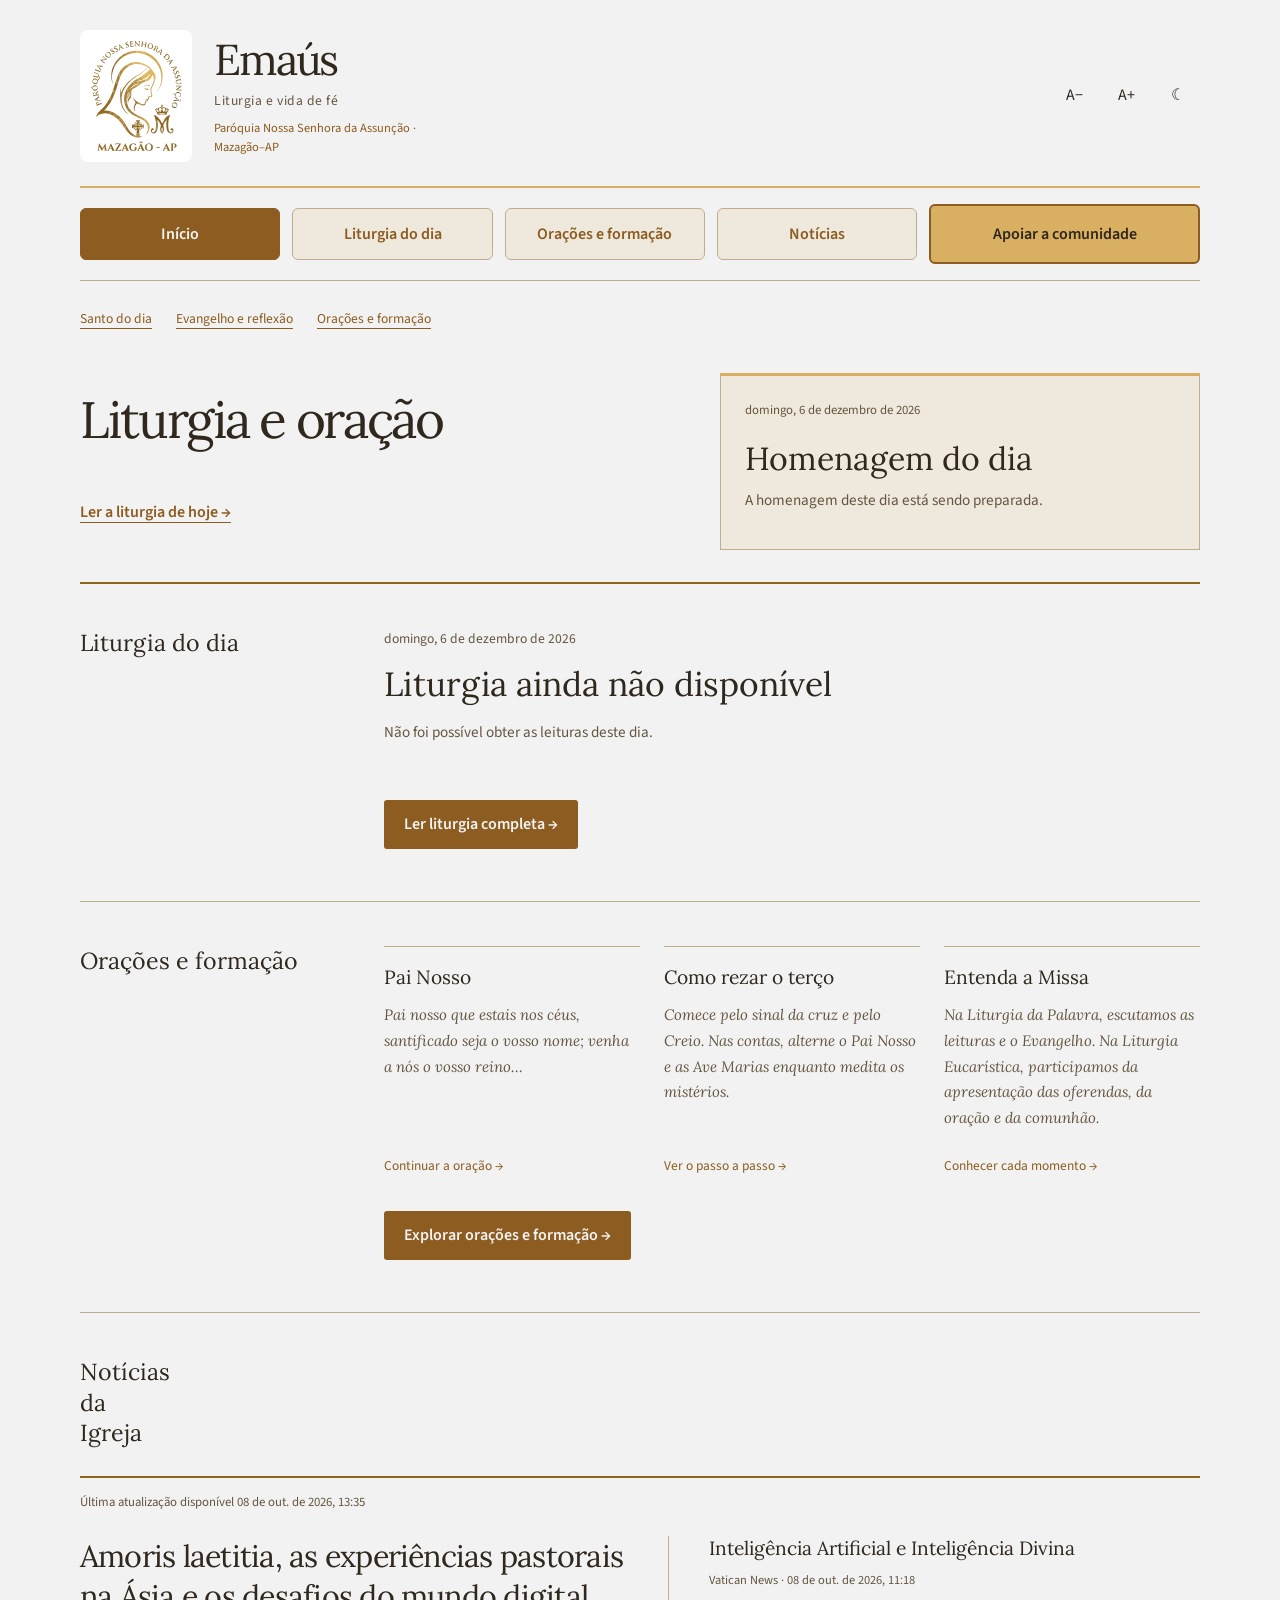
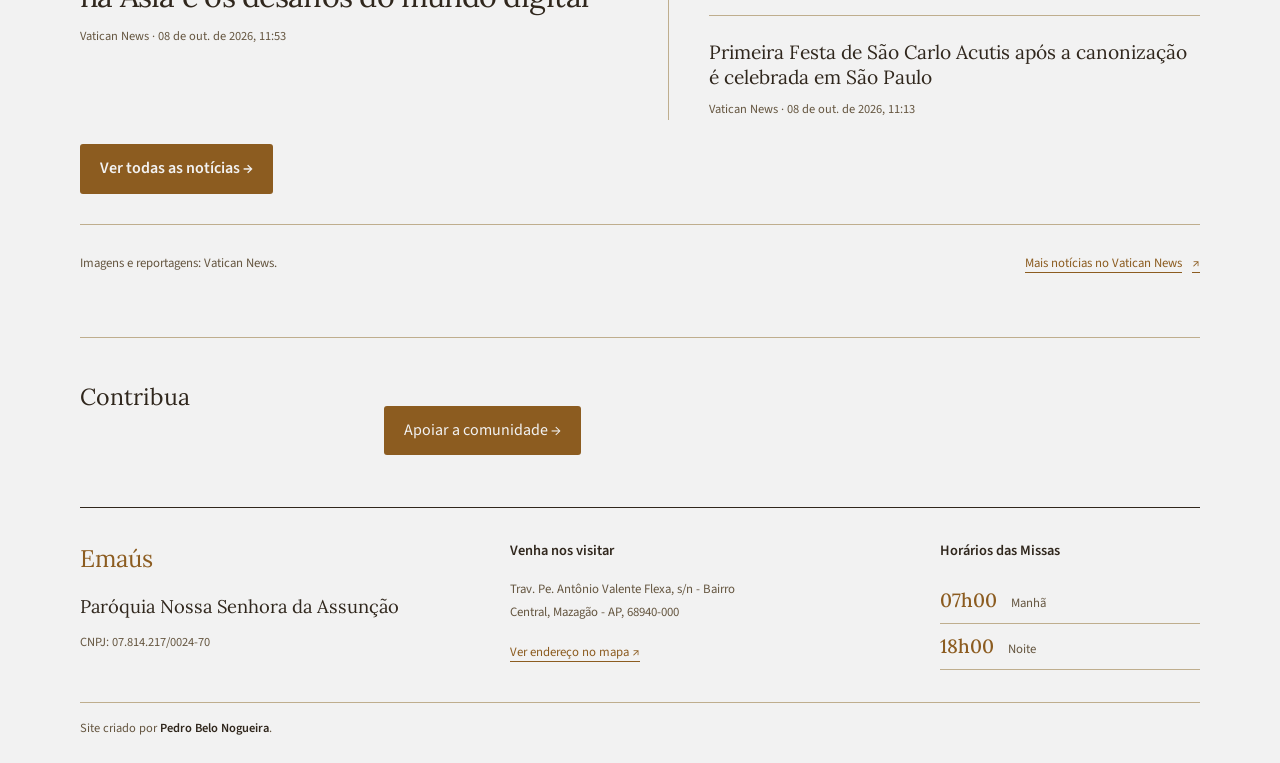
==== commit adf1711f: "Restaura homenagem do santo, menu de apoio e catálogo de orações" ====
--- a/index.html
+++ b/index.html
@@ -19,17 +19,18 @@
       <button class="tool-btn" id="themeBtn" onclick="toggleTheme()" aria-label="Ativar tema escuro" aria-pressed="false">☾</button>
     </div>
   </div>
-  <nav class="site-nav" aria-label="Navegação principal">
-    <a href="#liturgia">Liturgia do dia</a><a href="oracoes.html">Orações e formação</a><a href="#noticias">Notícias</a><a href="#doacoes">Contribua</a>
-  </nav>
-</header>
-<main>
-  <section class="intro" aria-labelledby="intro-title">
-    <div><p class="eyebrow">Um tempo para a Palavra</p><h1 id="intro-title">A fé no dia a dia.</h1><p>Leia a liturgia, reserve um momento para a oração<br class="desktop-break"> e aprofunde o que você vive na Missa.</p></div>
-    <aside class="devotion" aria-label="Invocação">
-      <div class="saint-photo" id="saintImage" data-saint-image-url="" hidden></div>
-      <span class="devotion-cross" aria-hidden="true">✝</span>
-      <p><span id="saintName">São Francisco de Assis</span>,<br><em>rogai por nós.</em></p>
+  <nav class="site-nav" aria-label="Navegação principal"><a href="index.html" aria-current="page">Início</a><a href="liturgia.html">Liturgia do dia</a><a href="oracoes.html">Orações e formação</a><a href="noticias.html">Notícias</a><button class="nav-support" type="button" data-open-support>Apoiar a comunidade</button></nav>
+</header><main id="conteudo"><nav class="home-shortcuts" aria-label="Explore os conteúdos"><a href="#saintTribute">Santo do dia</a><a href="#liturgia">Evangelho e reflexão</a><a href="#aprenda">Orações e formação</a></nav><section class="intro" aria-labelledby="intro-title">
+    <div class="home-welcome"><h1 id="intro-title">Liturgia e oração</h1><a class="home-primary" href="liturgia.html">Ler a liturgia de hoje →</a></div>
+    <aside class="devotion saint-tribute" id="saintTribute" aria-labelledby="saintName">
+
+      <p class="saint-date" id="saintDate"></p>
+      <figure class="saint-figure">
+        <img class="saint-portrait" id="saintImage" alt="" width="600" height="338" fetchpriority="high" hidden>
+        <figcaption><h2 id="saintName">Homenagem do dia</h2><p id="saintStatus" role="status">Carregando a homenagem de hoje…</p></figcaption>
+      </figure>
+      <small class="saint-credit" id="saintCredit"></small>
+      <a class="saint-source" id="saintSource" target="_blank" rel="noopener noreferrer" hidden>Conheça sua história ↗</a>
     </aside>
   </section><section class="section liturgy-surface" id="liturgia" aria-label="Liturgia do dia">
     <div class="section-margin"><h2>Liturgia do dia</h2></div>
--- a/styles.css
+++ b/styles.css
@@ -87,7 +87,7 @@
 .back-link { display: inline-block; color: var(--ink-soft); font-size: .85rem; margin-bottom: 32px; }
 .prayers-intro > p:last-child { color: var(--ink-soft); margin: 0; }
 .prayers-layout { display: grid; grid-template-columns: 240px minmax(0, 1fr); gap: 64px; border-top: 2px solid var(--accent); padding: 36px 0 52px; }
-.prayers-index { align-self: start; position: sticky; top: 24px; max-height: calc(100dvh - 48px); overflow-y: auto; }
+.prayers-index { align-self: start; position: sticky; top: 24px; }
 .prayers-index a { display: block; padding: 10px 0; text-decoration: none; border-bottom: 1px solid var(--line); font-size: .94rem; }
 .prayers-index a:hover { text-decoration: underline; }
 .prayers-content { max-width: 700px; min-width: 0; }
@@ -101,7 +101,7 @@
 }
 @media (max-width: 600px) {
   .prayers-layout { grid-template-columns: 1fr; gap: 32px; padding-top: 24px; }
-  .prayers-index { position: static; max-height: none; overflow-y: visible; }
+  .prayers-index { position: static; }
   .prayers-index a { min-height: 44px; }
   .prayers-intro { padding-block: 24px 32px; }
   .prayer-full h2 { font-size: 1.65rem; }
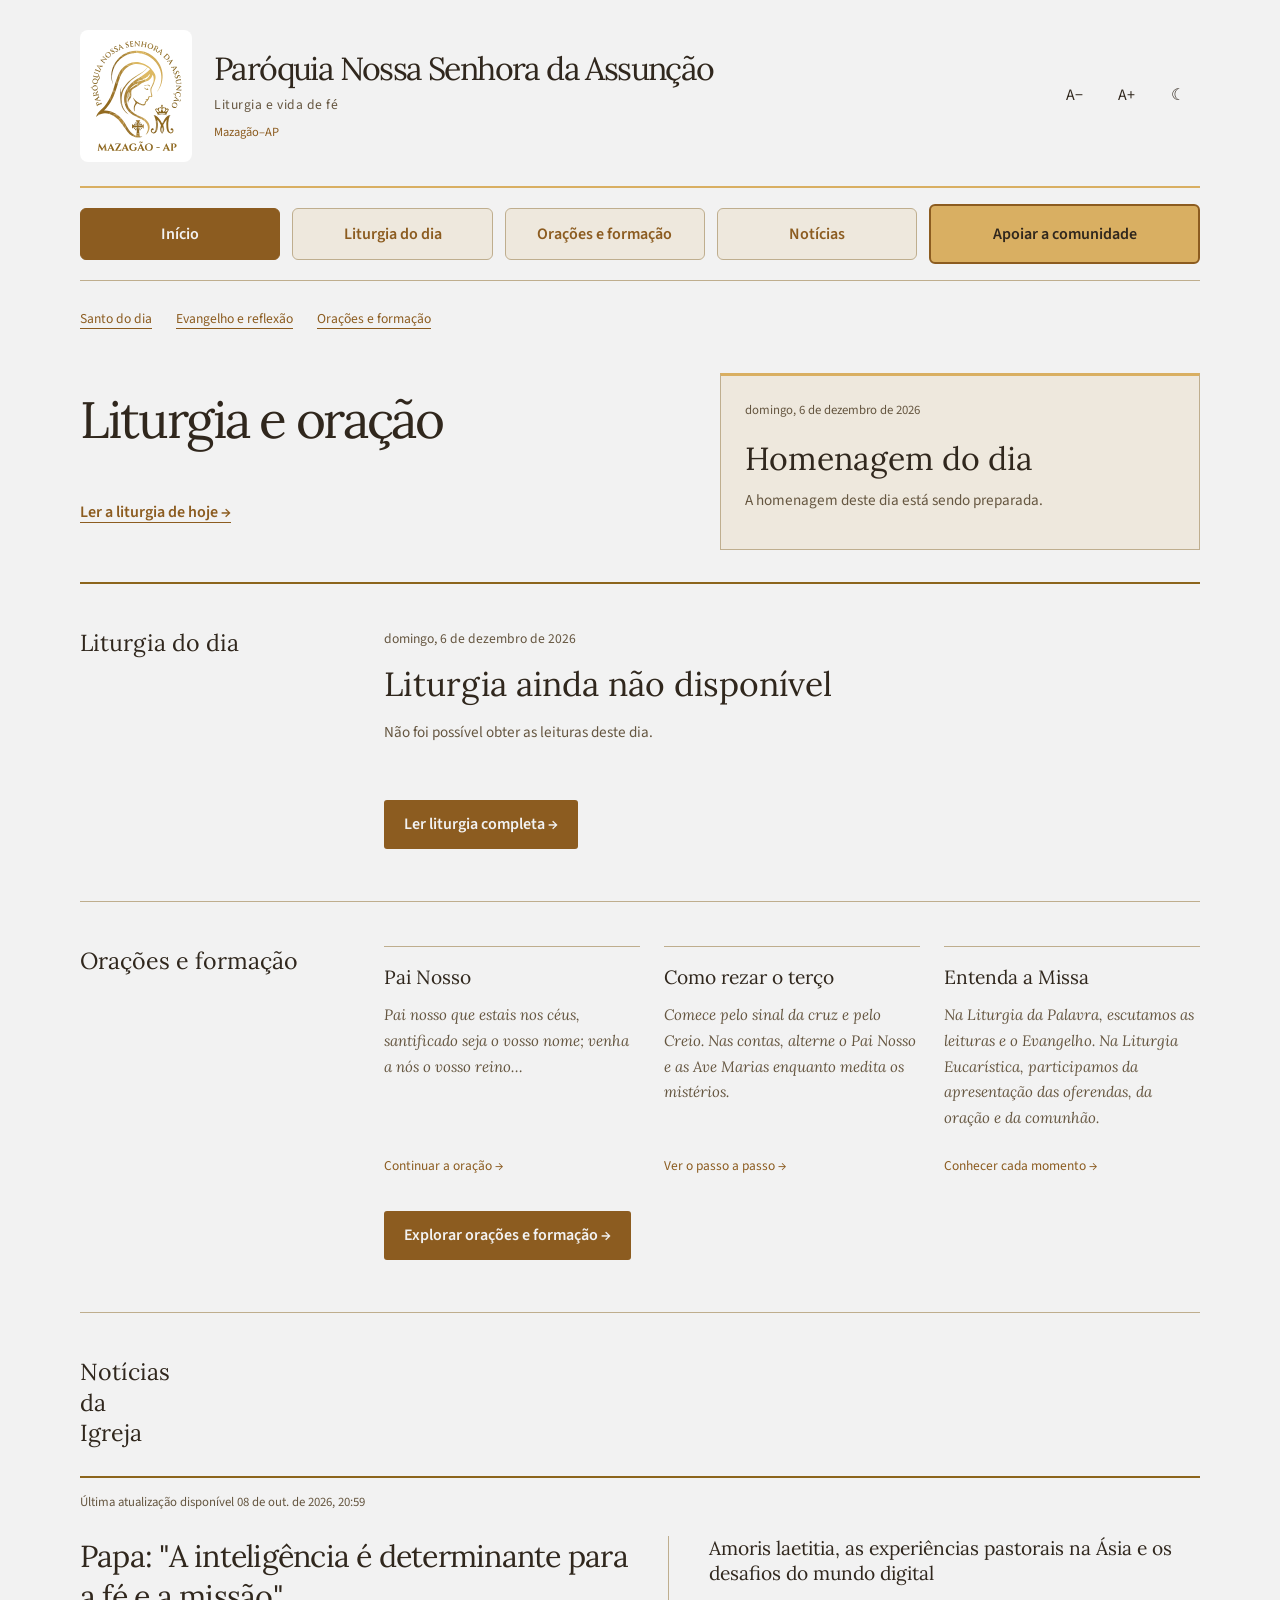
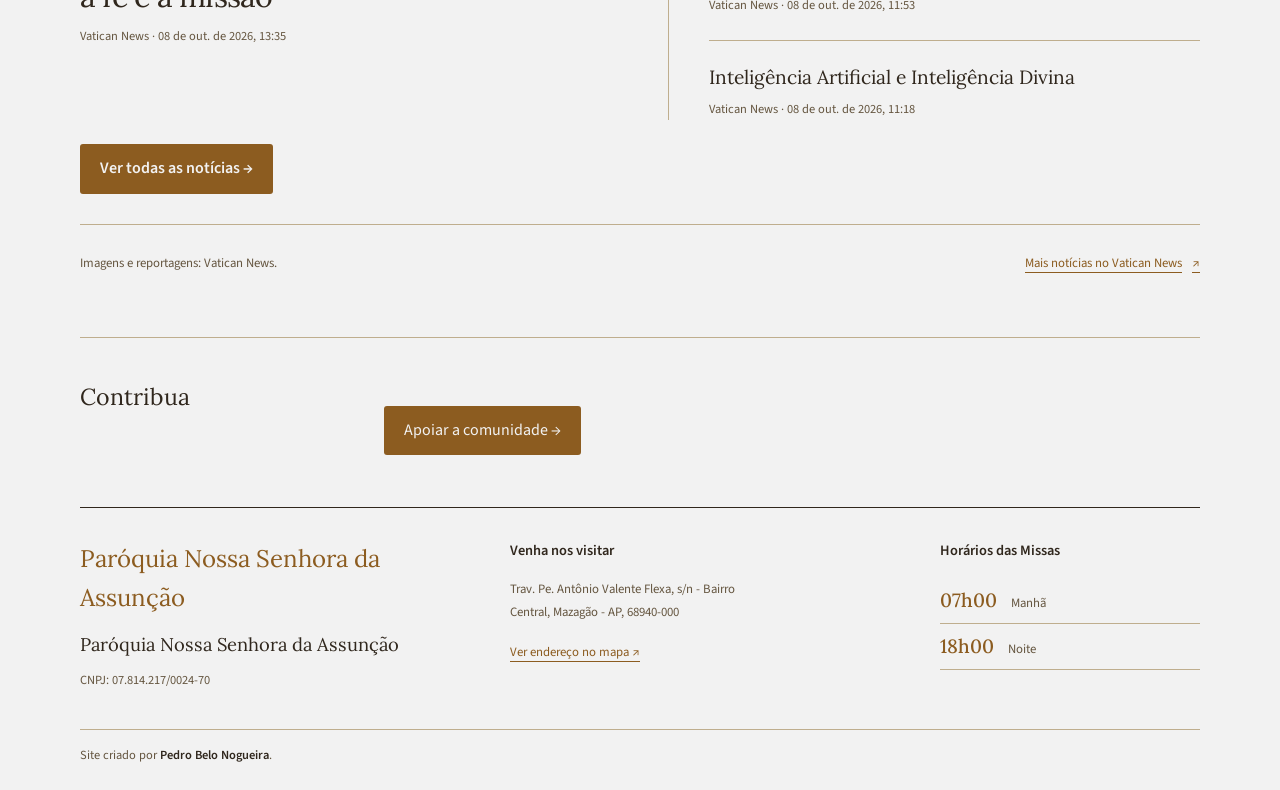
==== commit 0c60086b: "Substitui Emaús pelo nome da Paróquia Nossa Senhora da Assunção" ====
--- a/index.html
+++ b/index.html
@@ -3,7 +3,7 @@
 <head>
 <meta charset="UTF-8">
 <meta name="viewport" content="width=device-width, initial-scale=1.0">
-<title>Liturgia e vida de fé — Emaús</title>
+<title>Liturgia e vida de fé — Paróquia Nossa Senhora da Assunção</title>
 <link rel="preconnect" href="https://fonts.googleapis.com">
 <link rel="preconnect" href="https://fonts.gstatic.com" crossorigin>
 <link href="https://fonts.googleapis.com/css2?family=Lora:ital,wght@0,400;0,500;0,600;1,400&family=Source+Sans+3:wght@400;500;600&display=swap" rel="stylesheet">
@@ -12,7 +12,7 @@
 </head>
 <body class="home-page"><a class="skip-link" href="#conteudo">Ir para o conteúdo</a><header class="site-header" id="inicio">
   <div class="masthead">
-    <a class="wordmark" href="index.html" aria-current="page" aria-label="Emaús, início"><img class="parish-logo" src="assets/logo-paroquia.svg" alt="Paróquia Nossa Senhora da Assunção, Mazagão–AP" width="112" height="132"><span class="brand-copy"><strong>Emaús</strong><span class="brand-subtitle">Liturgia e vida de fé</span><span class="parish-name">Paróquia Nossa Senhora da Assunção · Mazagão–AP</span></span></a>
+    <a class="wordmark" href="index.html" aria-current="page" aria-label="Paróquia Nossa Senhora da Assunção, início"><img class="parish-logo" src="assets/logo-paroquia.svg" alt="Paróquia Nossa Senhora da Assunção, Mazagão–AP" width="112" height="132"><span class="brand-copy"><strong>Paróquia Nossa Senhora da Assunção</strong><span class="brand-subtitle">Liturgia e vida de fé</span><span class="parish-name">Mazagão–AP</span></span></a>
     <div class="nav-tools" aria-label="Preferências de leitura">
       <button class="tool-btn" onclick="changeFont(-0.05)" aria-label="Diminuir fonte">A−</button>
       <button class="tool-btn" onclick="changeFont(0.05)" aria-label="Aumentar fonte">A+</button>
@@ -59,7 +59,7 @@
       <a class="preview-more" href="noticias.html">Ver todas as notícias →</a><div class="news-footer"><p>Imagens e reportagens: Vatican News.</p><a href="https://www.vaticannews.va/pt.html" target="_blank" rel="noopener noreferrer">Mais notícias no Vatican News <span aria-hidden="true">↗</span></a></div>
     </div>
   </section><section class="section" id="doacoes" aria-labelledby="doacoes-title"><div class="section-margin"><h2 id="doacoes-title">Contribua</h2></div><div class="editorial-note"><button id="apoio" class="preview-more support-trigger" type="button" data-open-support>Apoiar a comunidade →</button></div></section></main><footer class="parish-footer" id="paroquia">
-  <div class="parish-footer-info"><a class="footer-mark" href="index.html">Emaús</a><h2>Paróquia Nossa Senhora da Assunção</h2><p class="parish-cnpj">CNPJ: 07.814.217/0024-70</p></div>
+  <div class="parish-footer-info"><a class="footer-mark" href="index.html">Paróquia Nossa Senhora da Assunção</a><h2>Paróquia Nossa Senhora da Assunção</h2><p class="parish-cnpj">CNPJ: 07.814.217/0024-70</p></div>
   <div><h3>Venha nos visitar</h3><address>Trav. Pe. Antônio Valente Flexa, s/n - Bairro Central, Mazagão - AP, 68940-000</address><a class="parish-map-link" href="https://www.google.com/maps/search/?api=1&query=Trav.%20Pe.%20Ant%C3%B4nio%20Valente%20Flexa%2C%20s%2Fn%20-%20Bairro%20Central%2C%20Mazag%C3%A3o%20-%20AP%2C%2068940-000" target="_blank" rel="noopener noreferrer">Ver endereço no mapa ↗</a></div>
   <div><h3>Horários das Missas</h3><ul class="mass-times"><li><strong>07h00</strong><span>Manhã</span></li><li><strong>18h00</strong><span>Noite</span></li></ul></div>
   <p class="site-credit">Site criado por <strong>Pedro Belo Nogueira</strong>.</p>
--- a/styles.css
+++ b/styles.css
@@ -195,7 +195,7 @@
 .wordmark { display: flex; align-items: center; gap: 22px; min-width: 0; }
 .parish-logo { display: block; width: 112px; height: 132px; object-fit: contain; background: #fff; padding: 6px; border-radius: 8px; flex-shrink: 0; }
 .wordmark .brand-copy { display: block; margin: 0; letter-spacing: normal; }
-.brand-copy strong { display: block; font: 400 2.7rem/1.15 var(--serif); letter-spacing: -.05em; color: var(--ink); }
+.brand-copy strong { display: block; max-width: 25ch; font: 400 2rem/1.2 var(--serif); letter-spacing: -.05em; color: var(--ink); }
 .wordmark .brand-subtitle { font: .85rem/1.5 var(--sans); margin-top: 6px; letter-spacing: .04em; }
 .wordmark .parish-name { font: .78rem/1.5 var(--sans); margin-top: 8px; max-width: 38ch; color: var(--accent-ink); letter-spacing: normal; }
 .site-nav { border-top-color: var(--accent); }
@@ -209,7 +209,7 @@
  .masthead { gap: 12px; padding-block: 18px; }
  .wordmark { gap: 12px; flex: 1; }
  .parish-logo { width: 76px; height: 90px; padding: 4px; }
- .brand-copy strong { font-size: 1.9rem; }
+ .brand-copy strong { font-size: 1.35rem; }
  .wordmark .brand-subtitle { font-size: .72rem; margin-top: 4px; }
  .wordmark .parish-name { font-size: .68rem; margin-top: 5px; max-width: 28ch; }
  .nav-tools { flex-wrap: wrap; width: 44px; flex-shrink: 0; }
